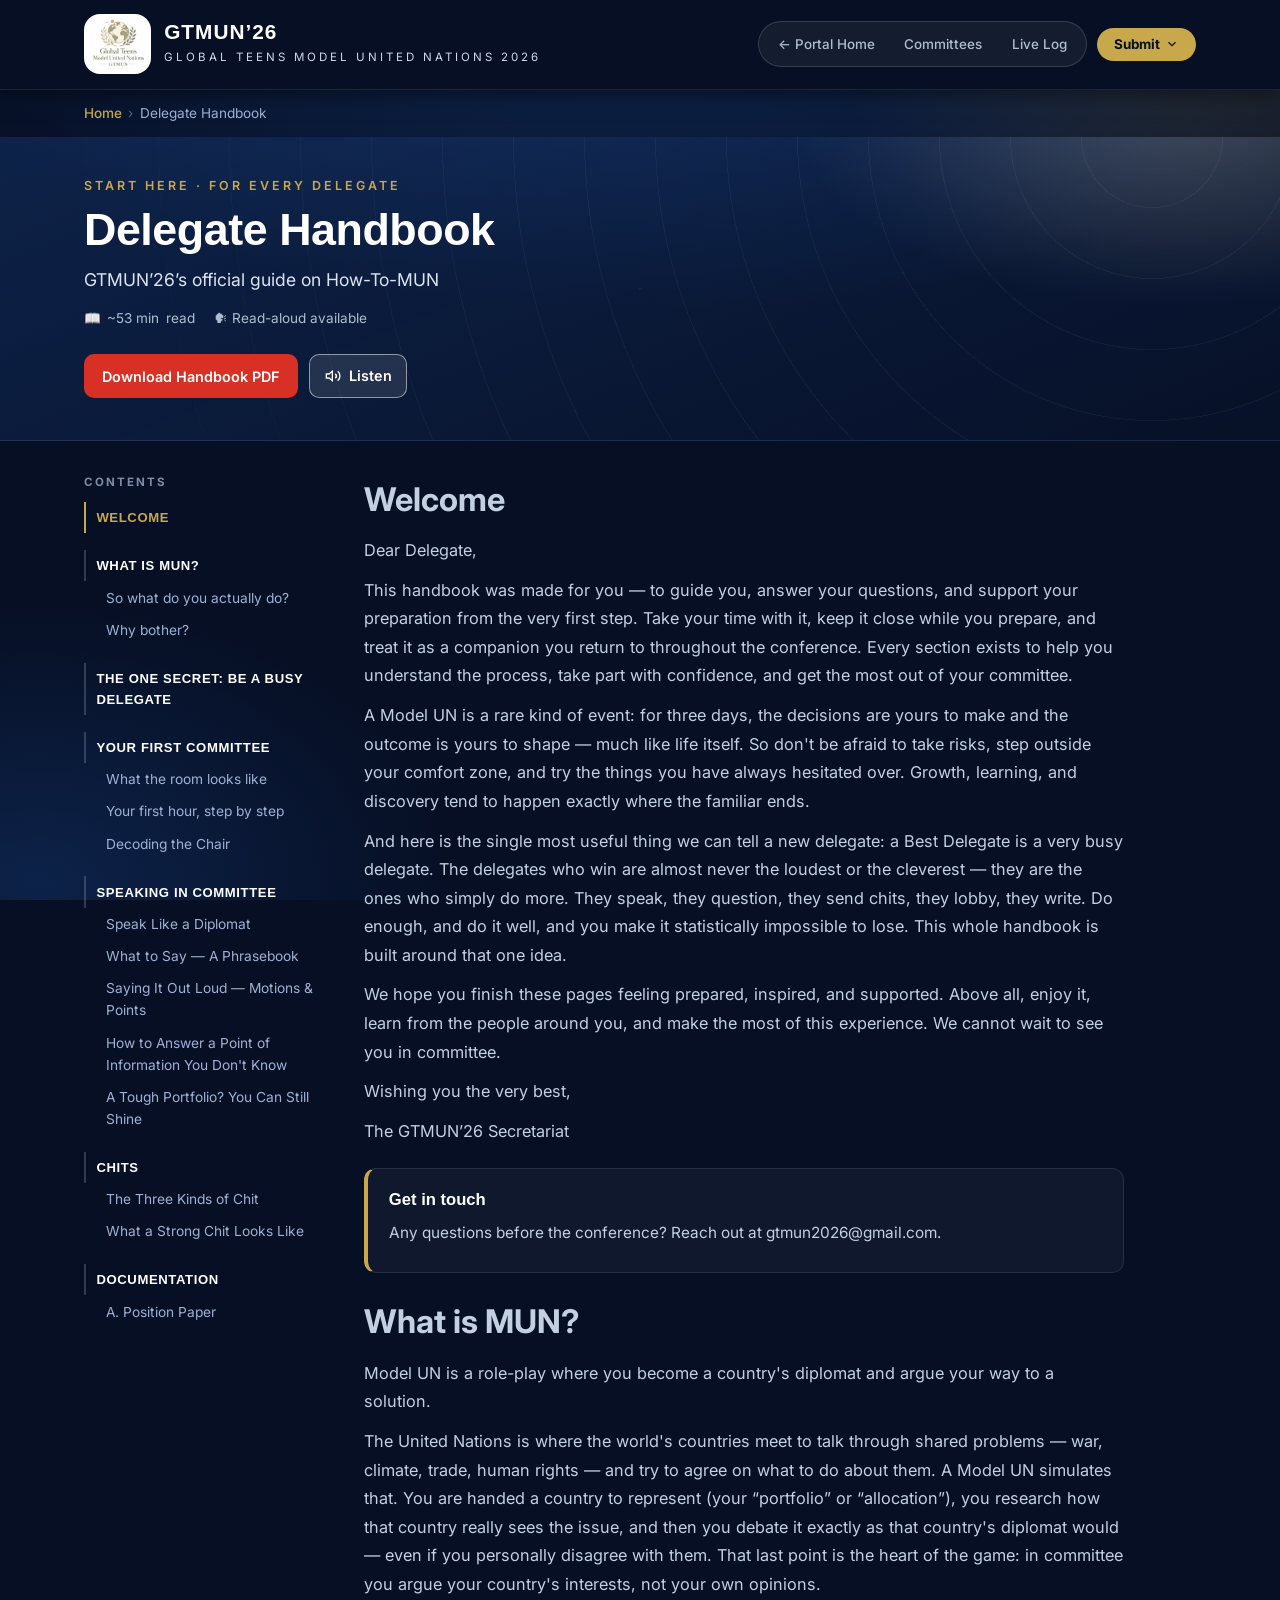
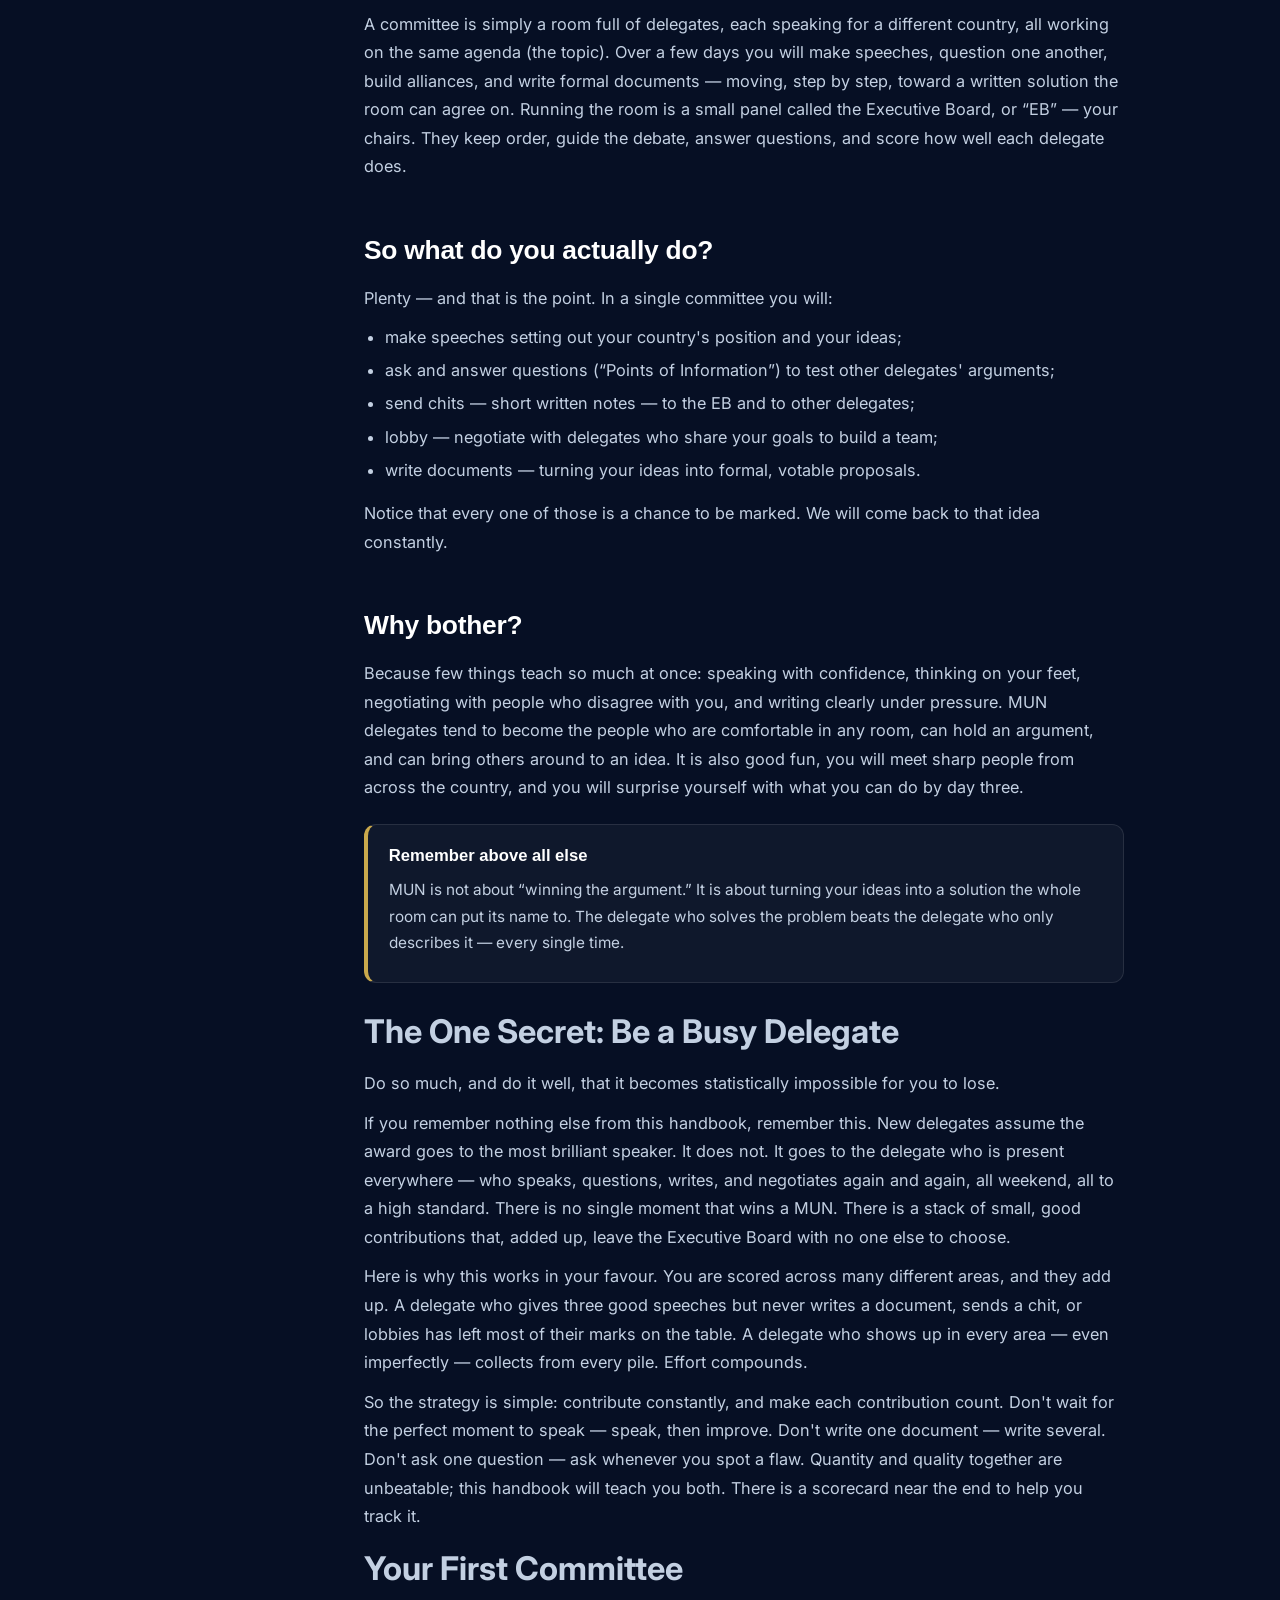
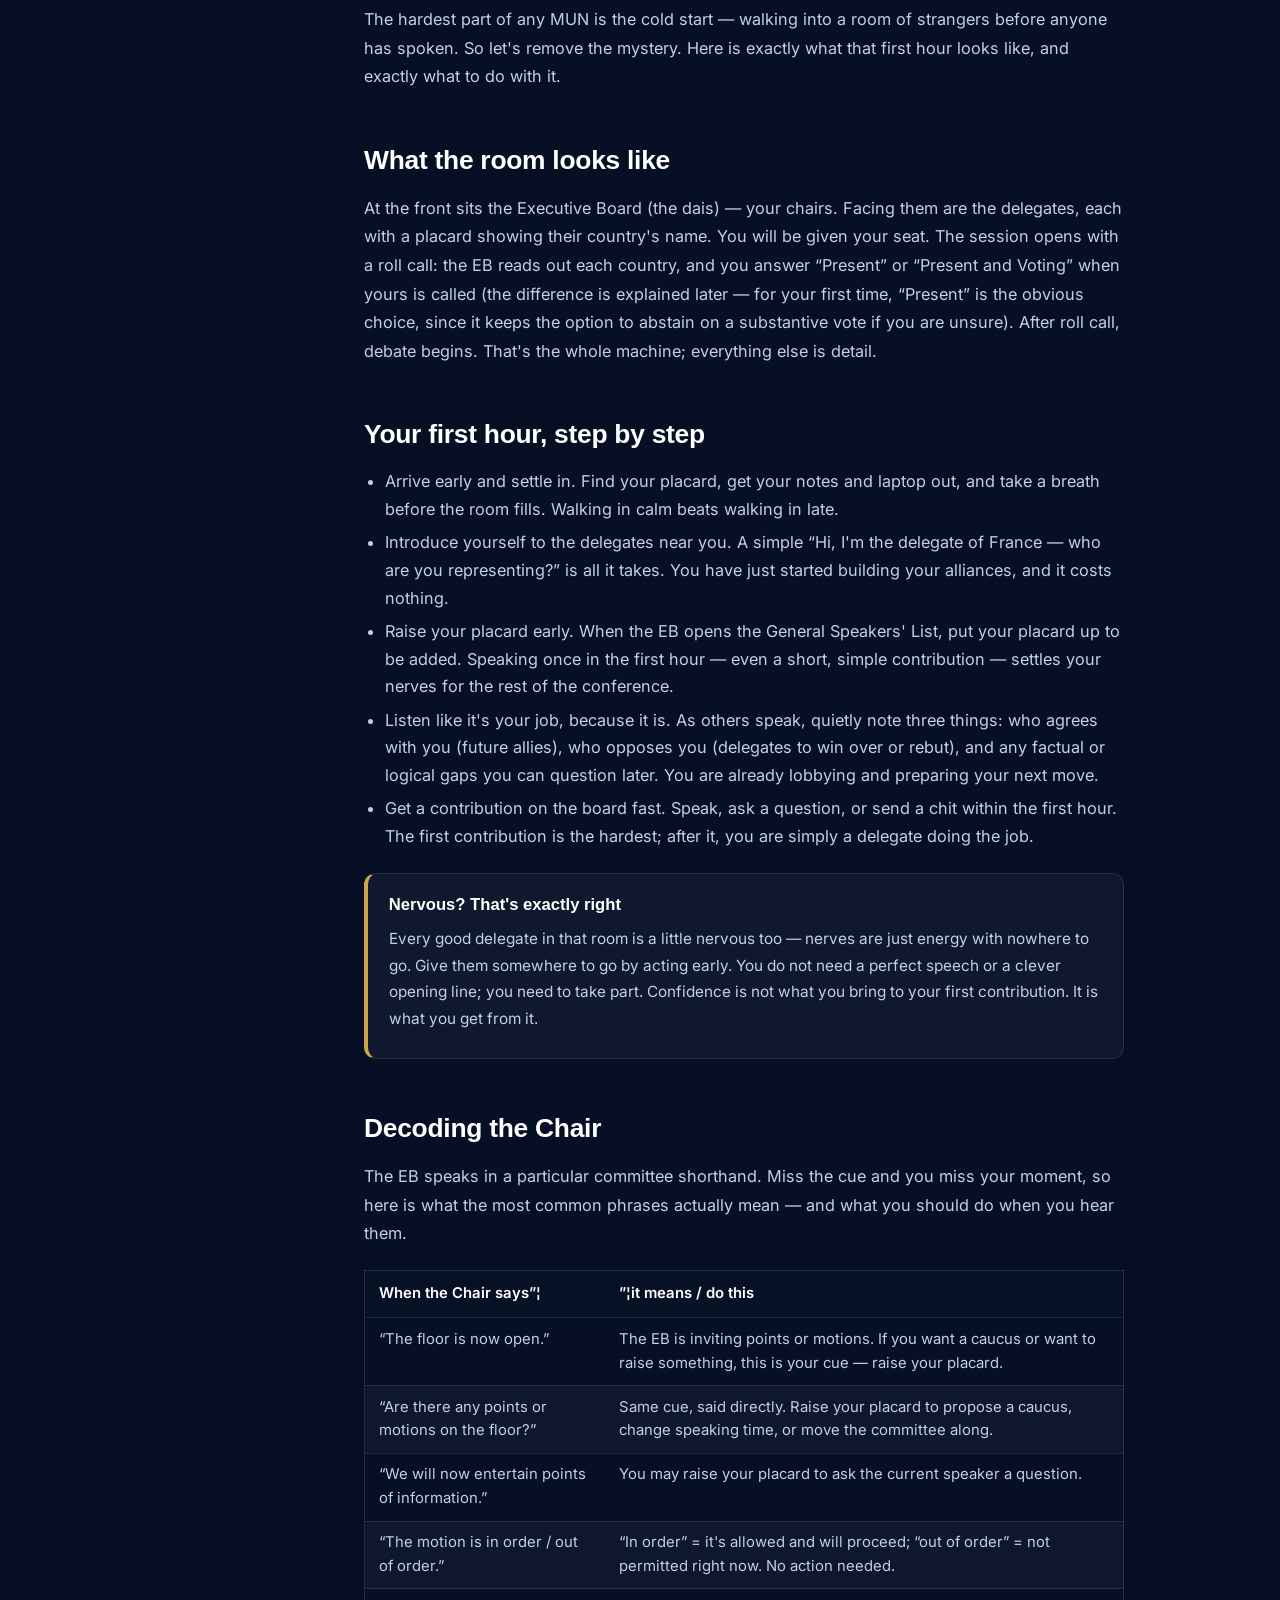
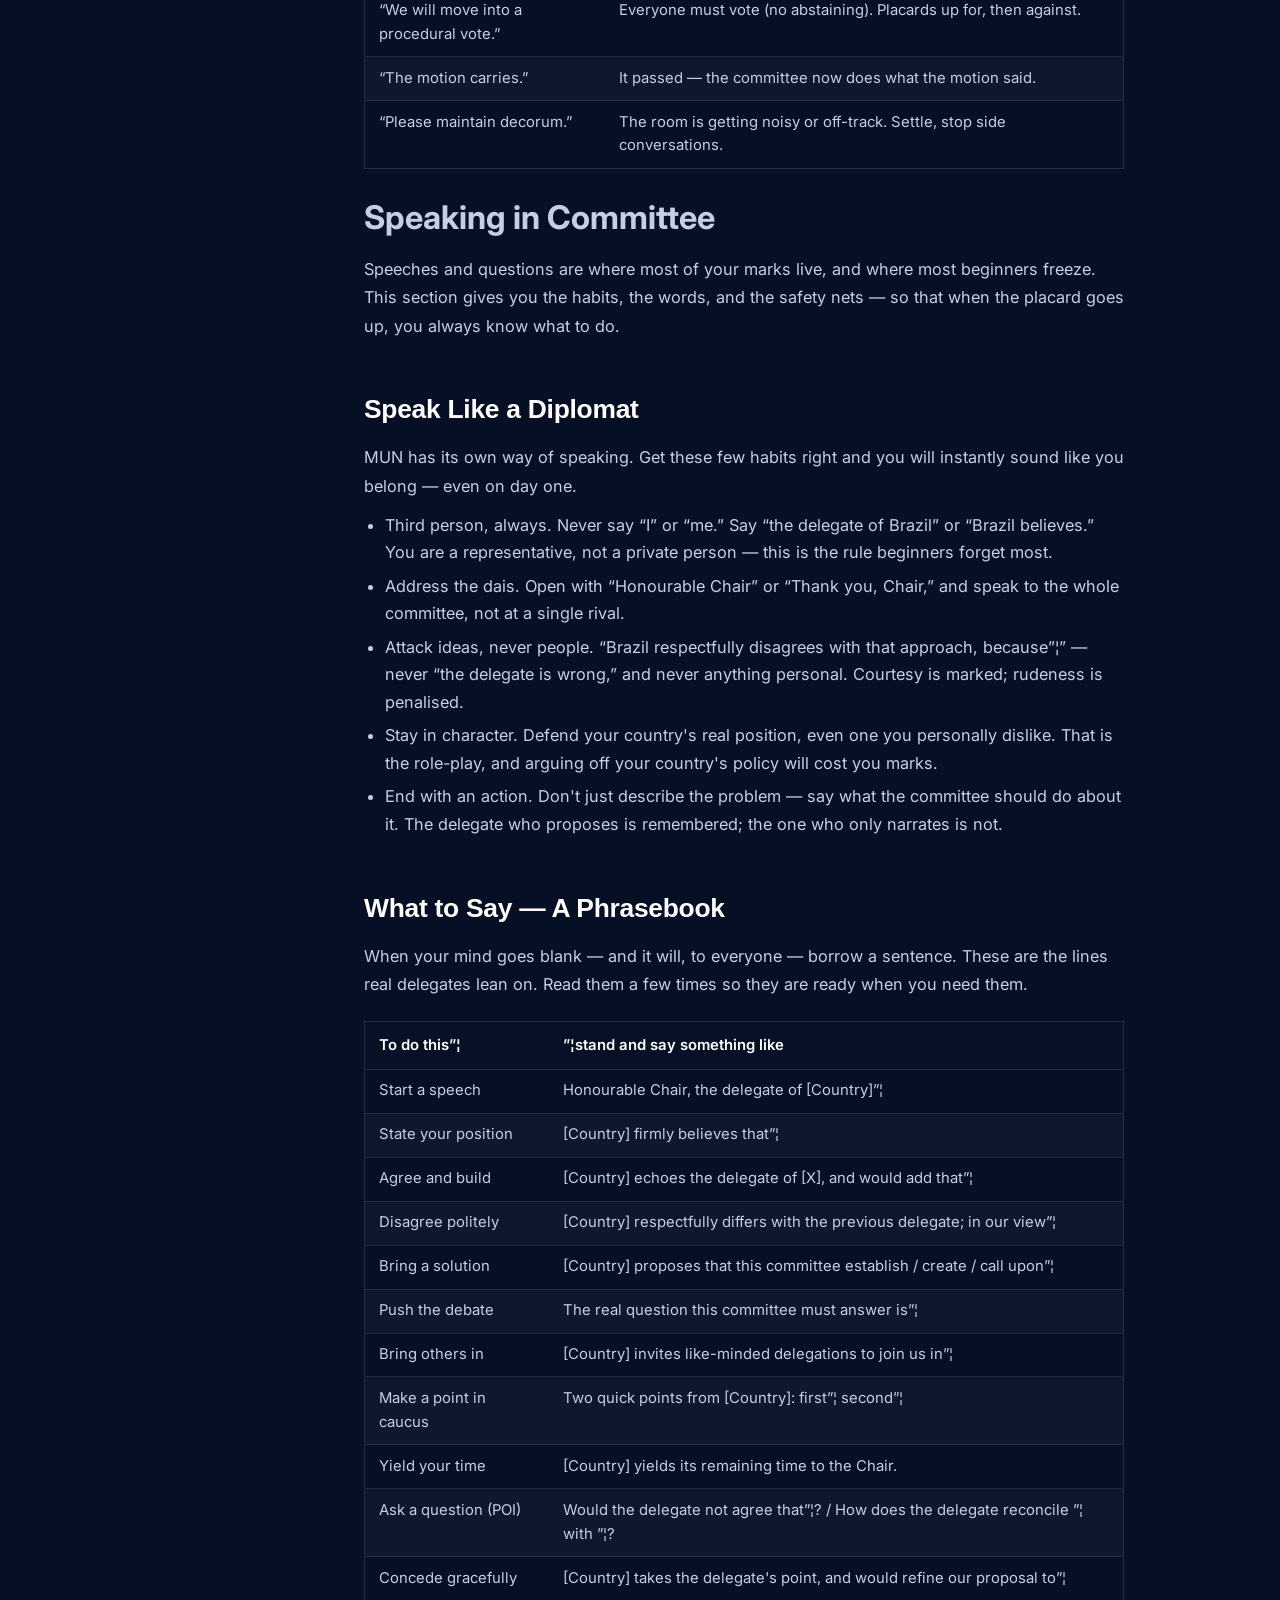
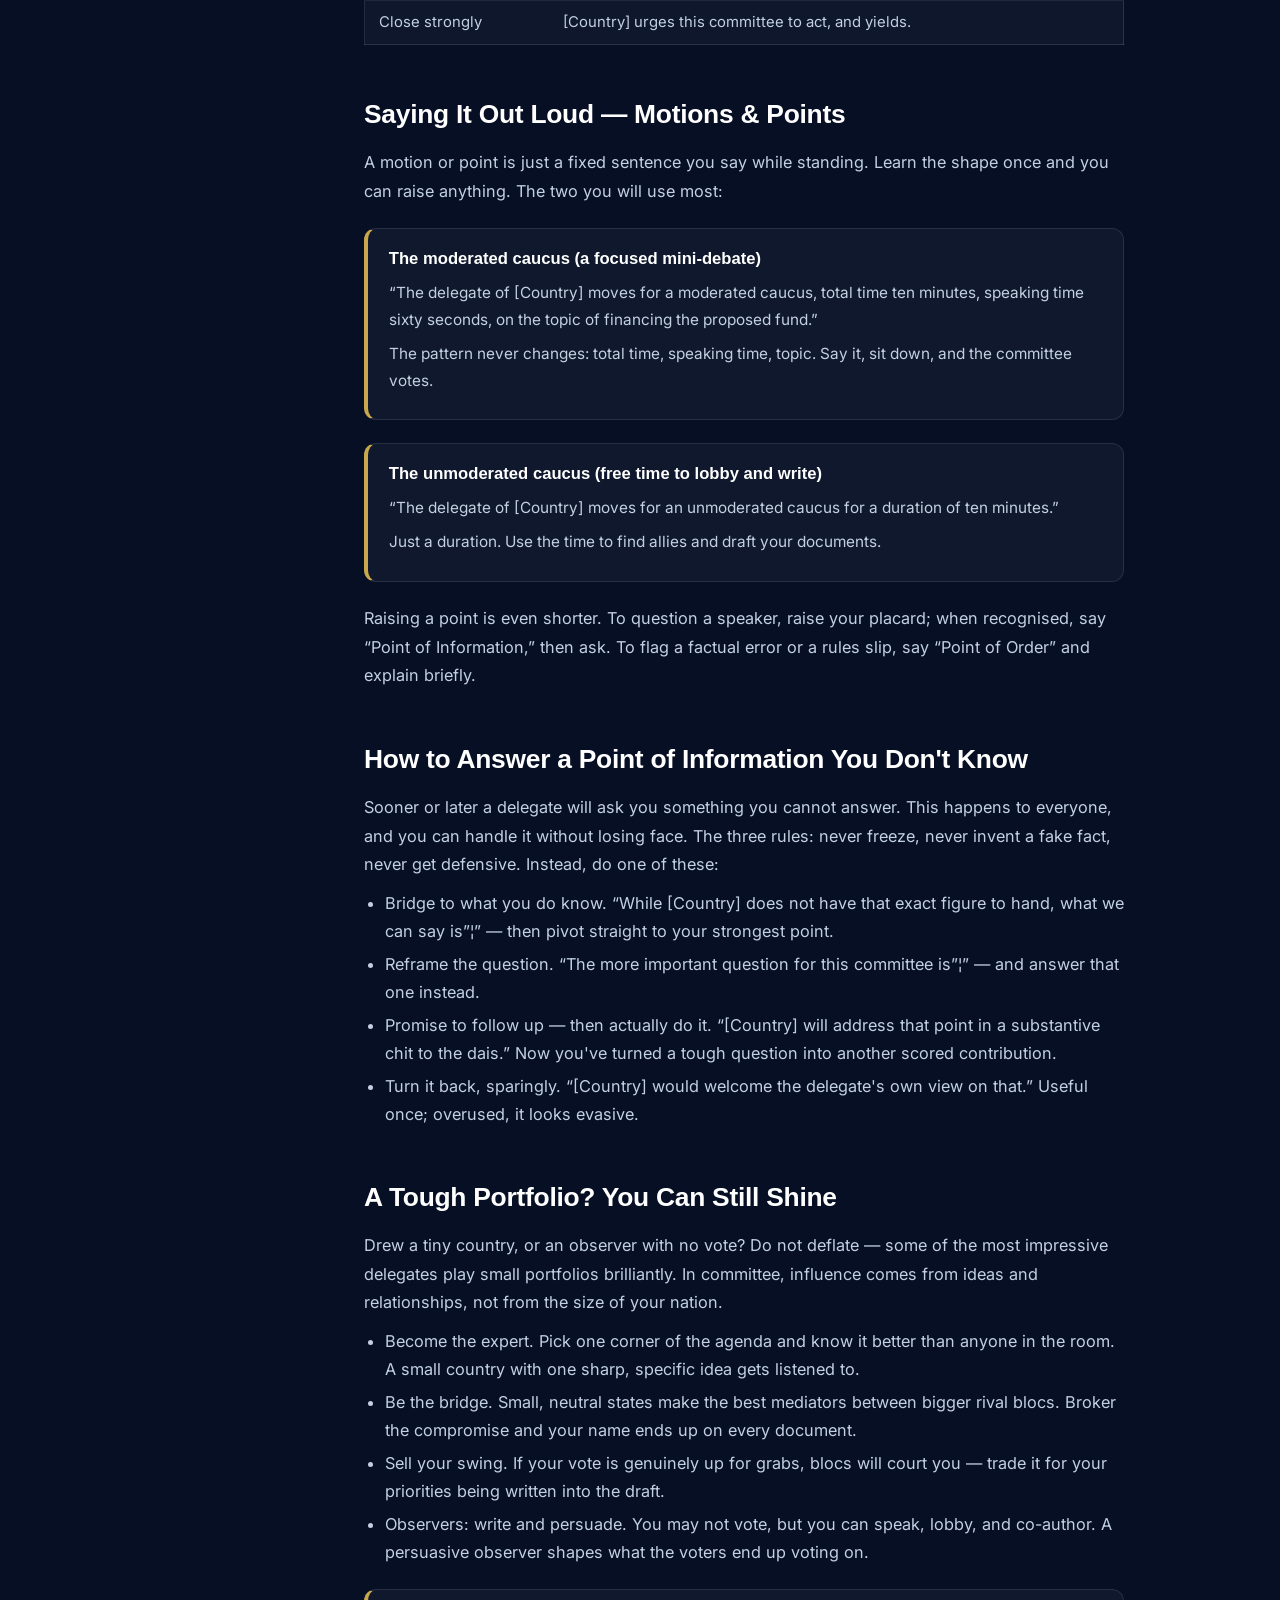
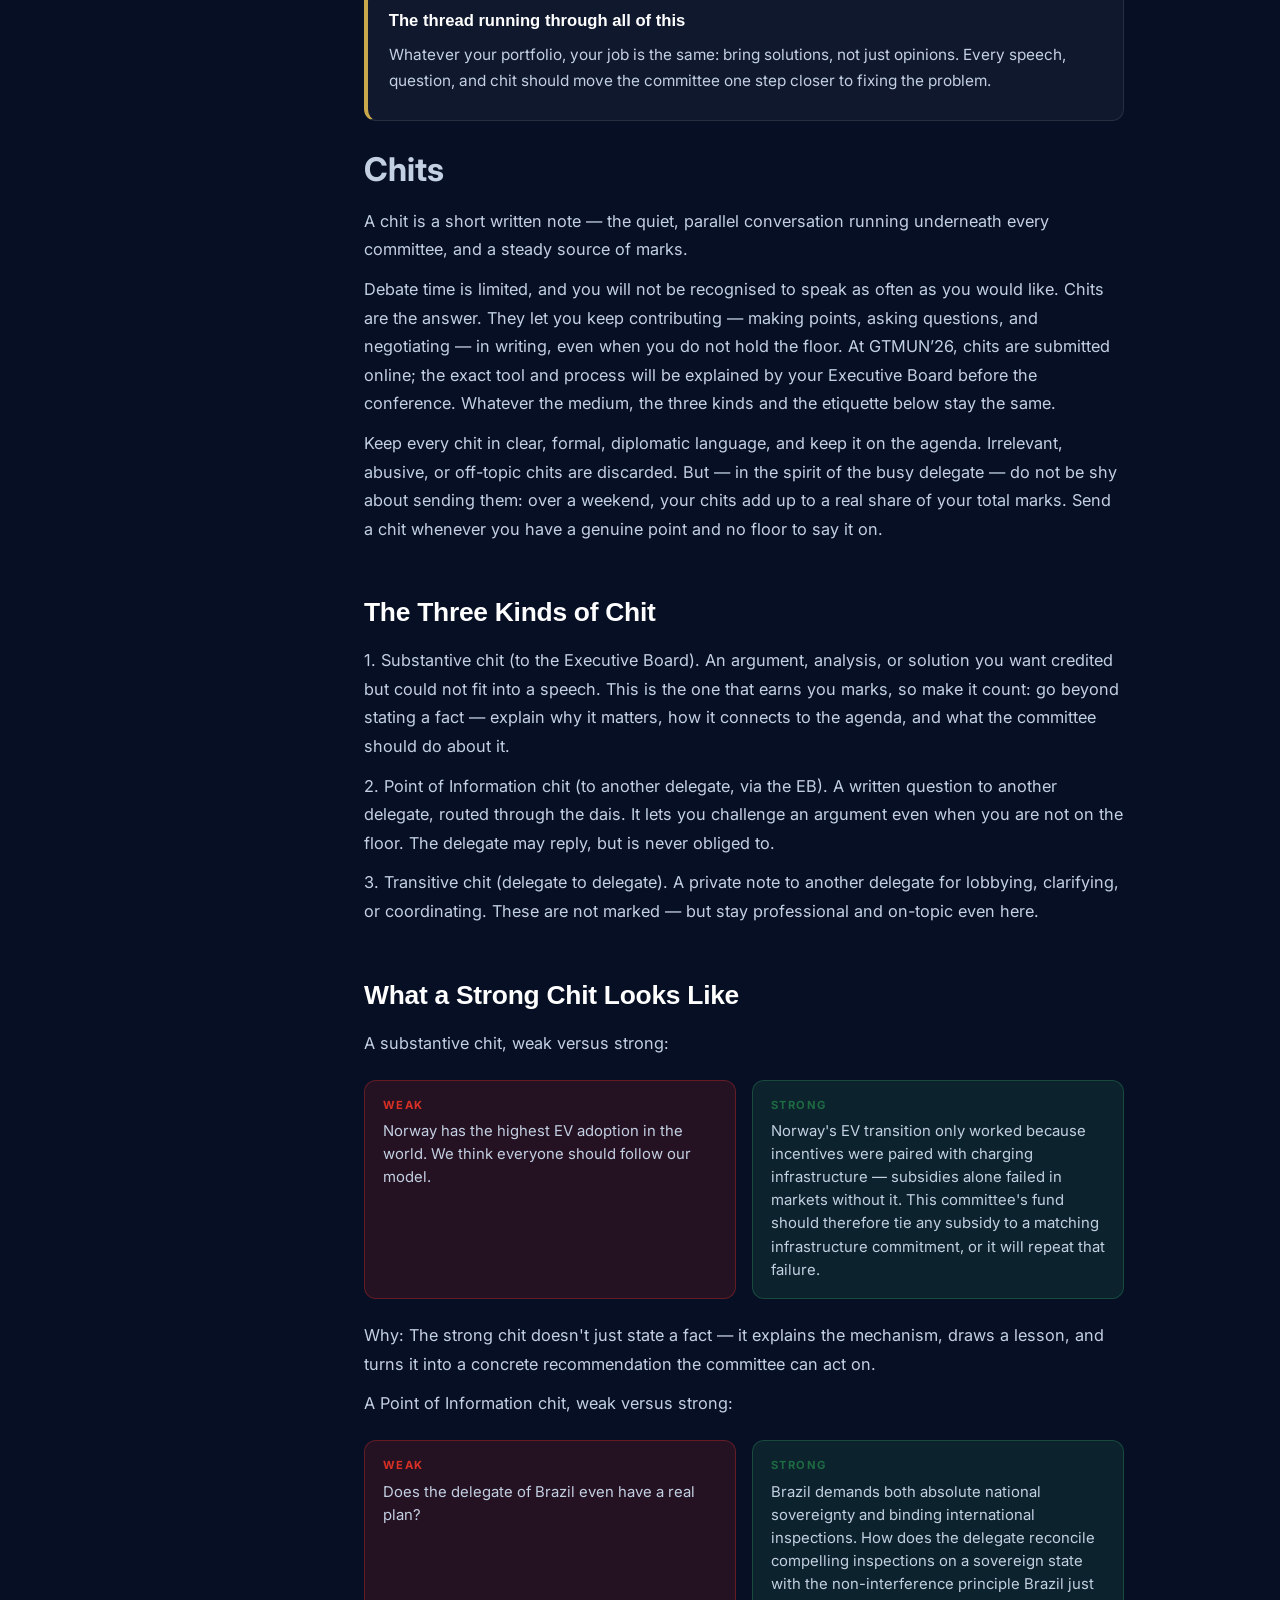
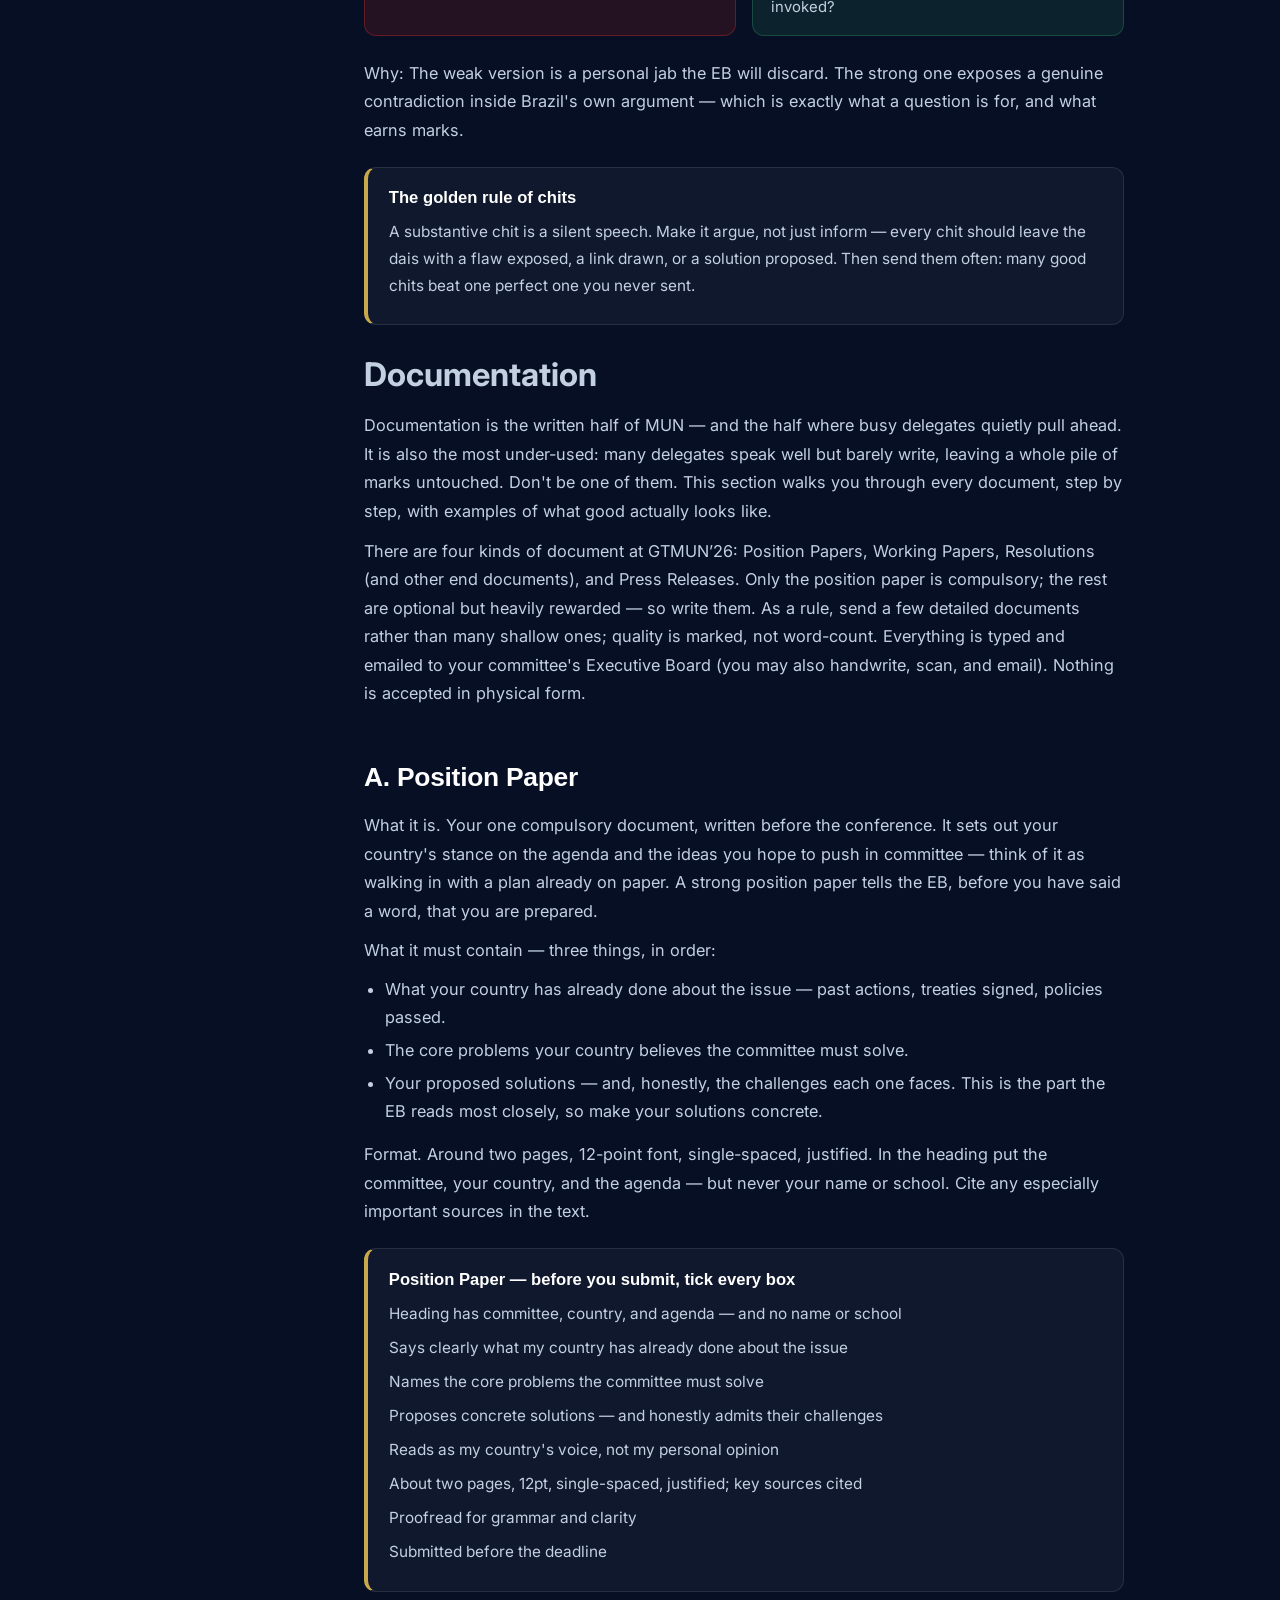
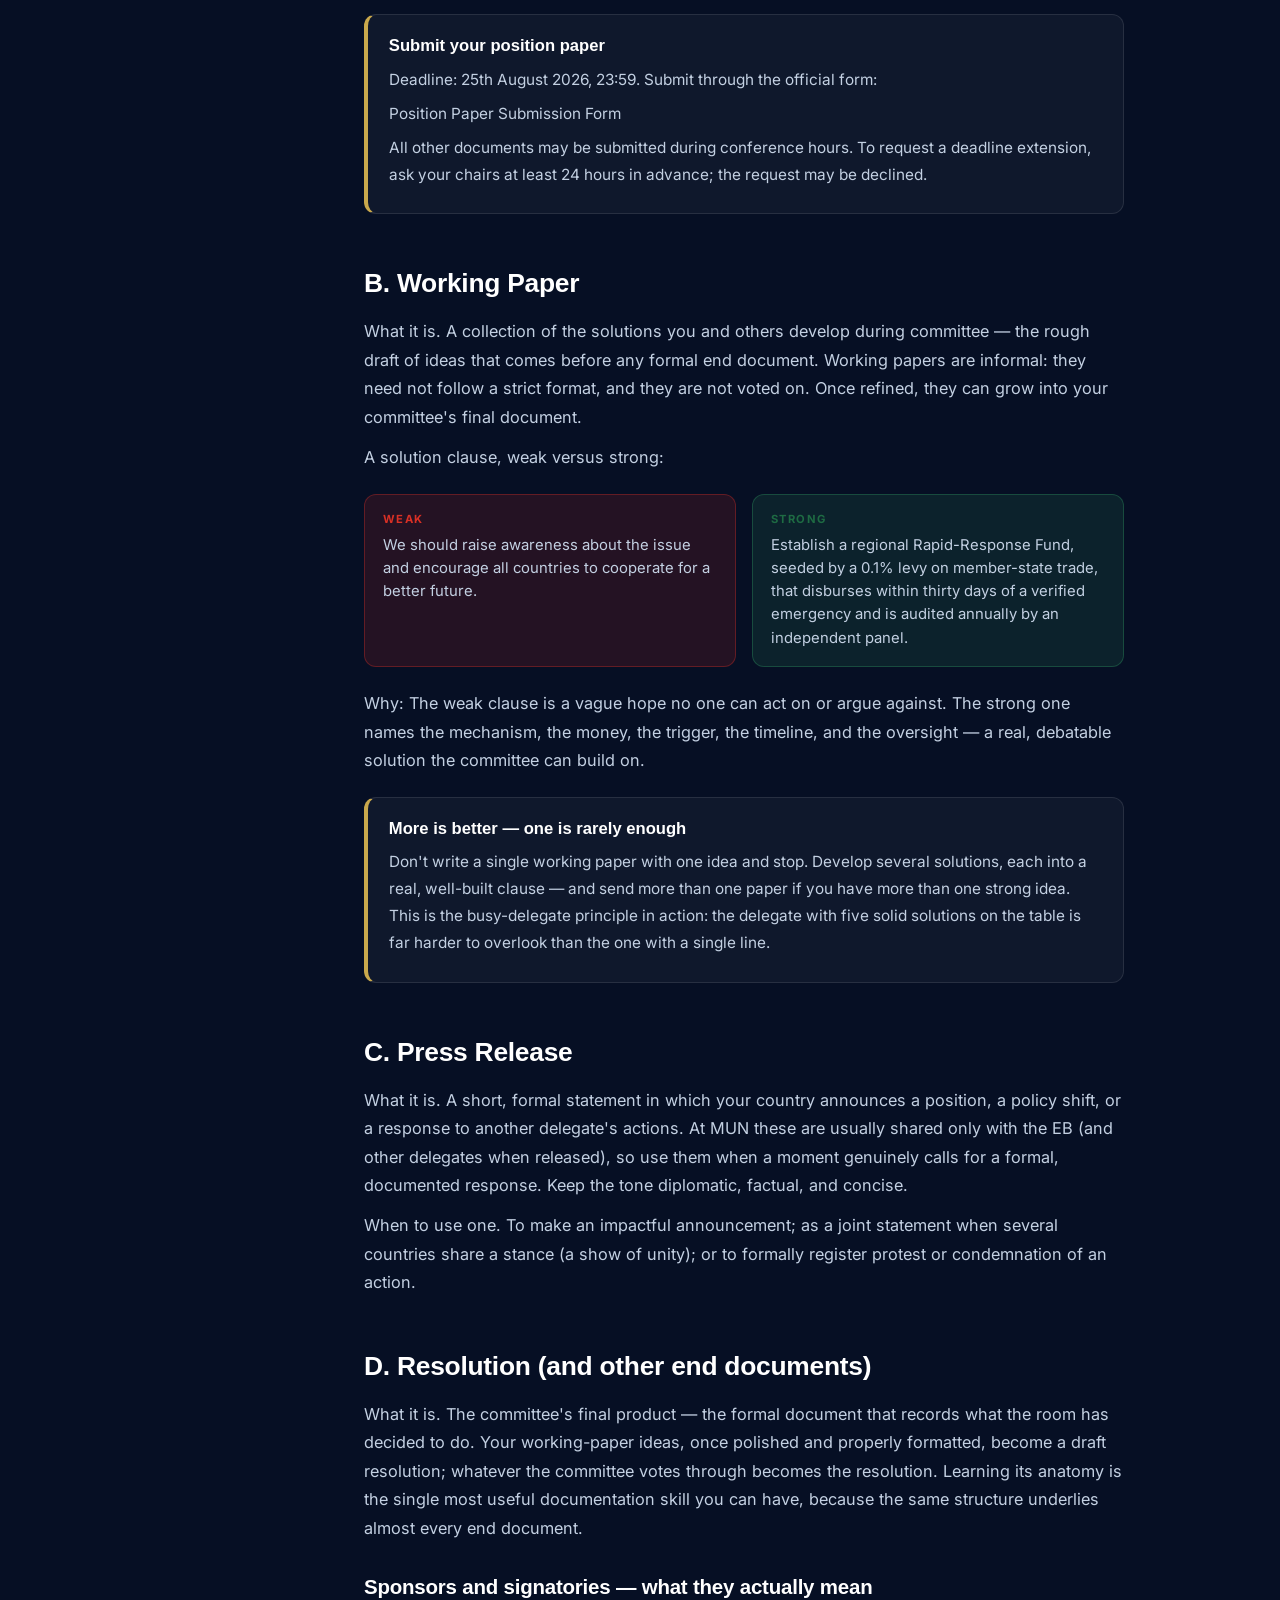
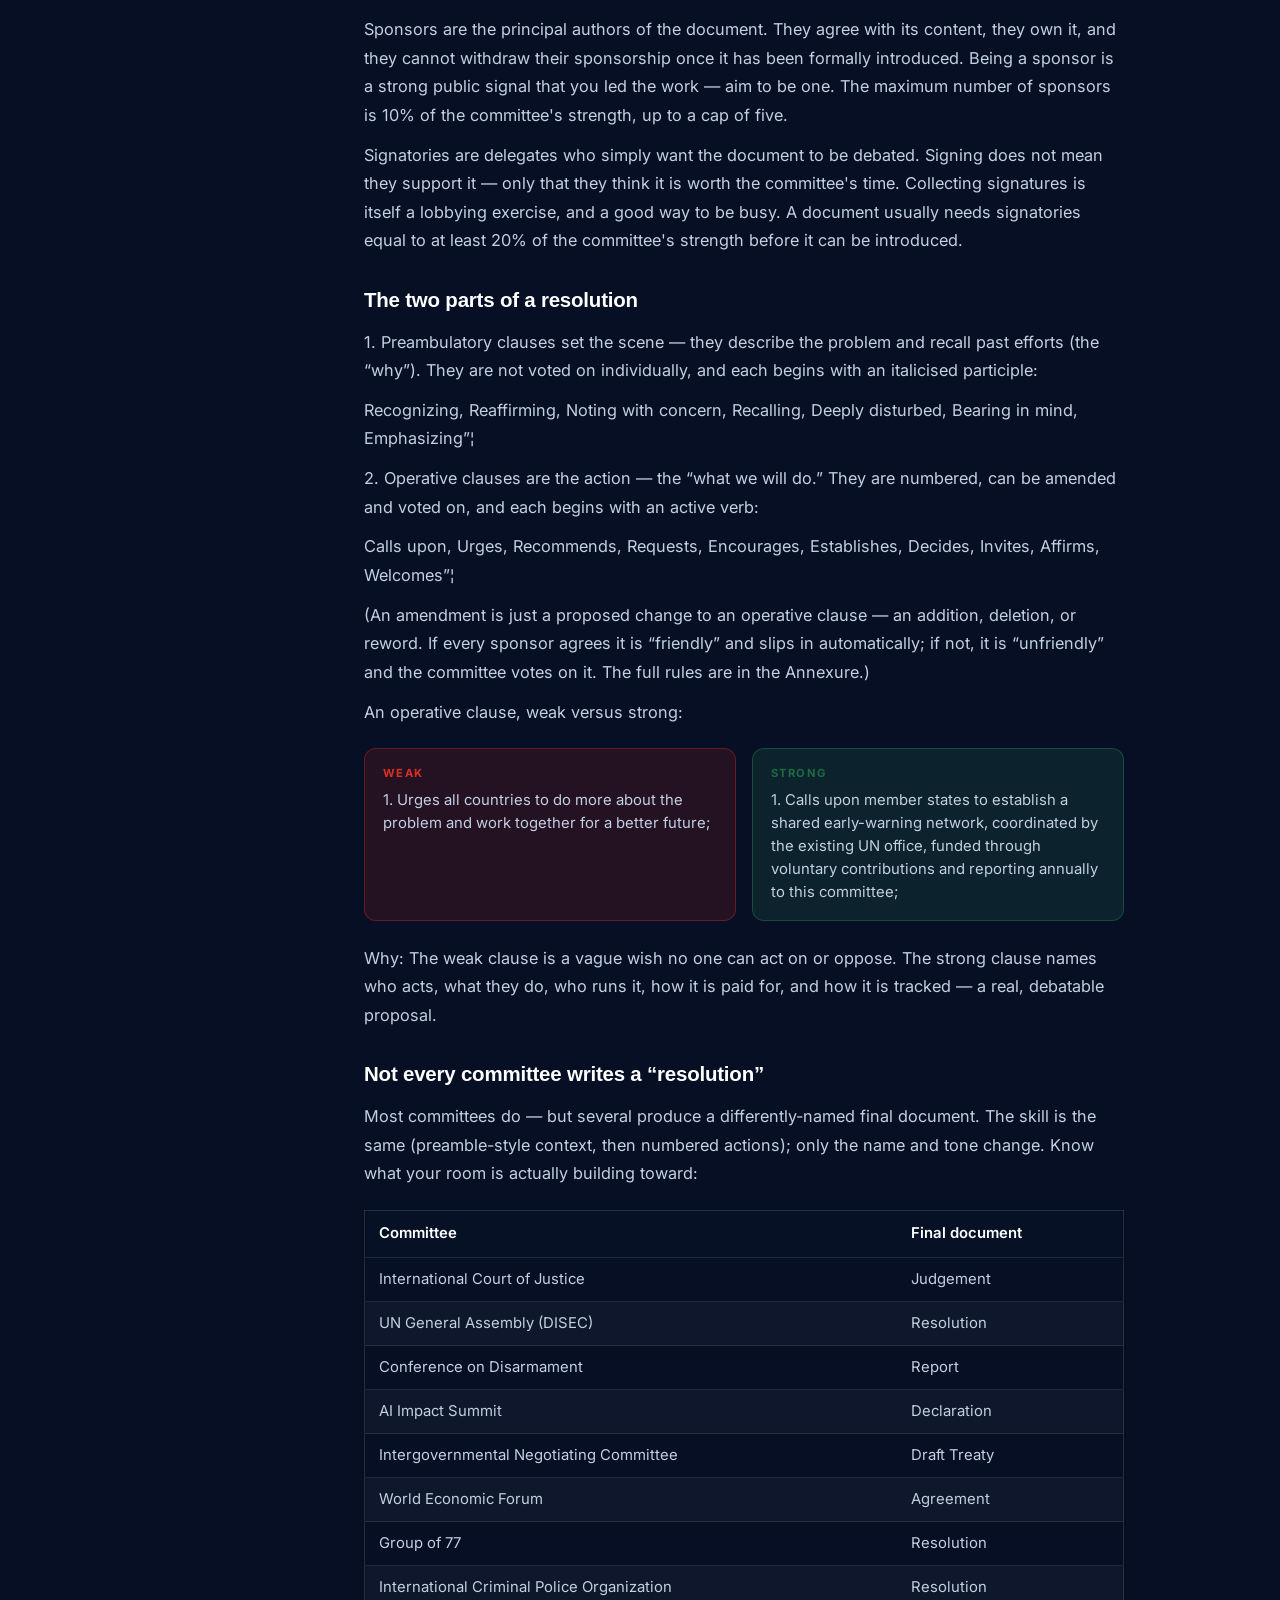
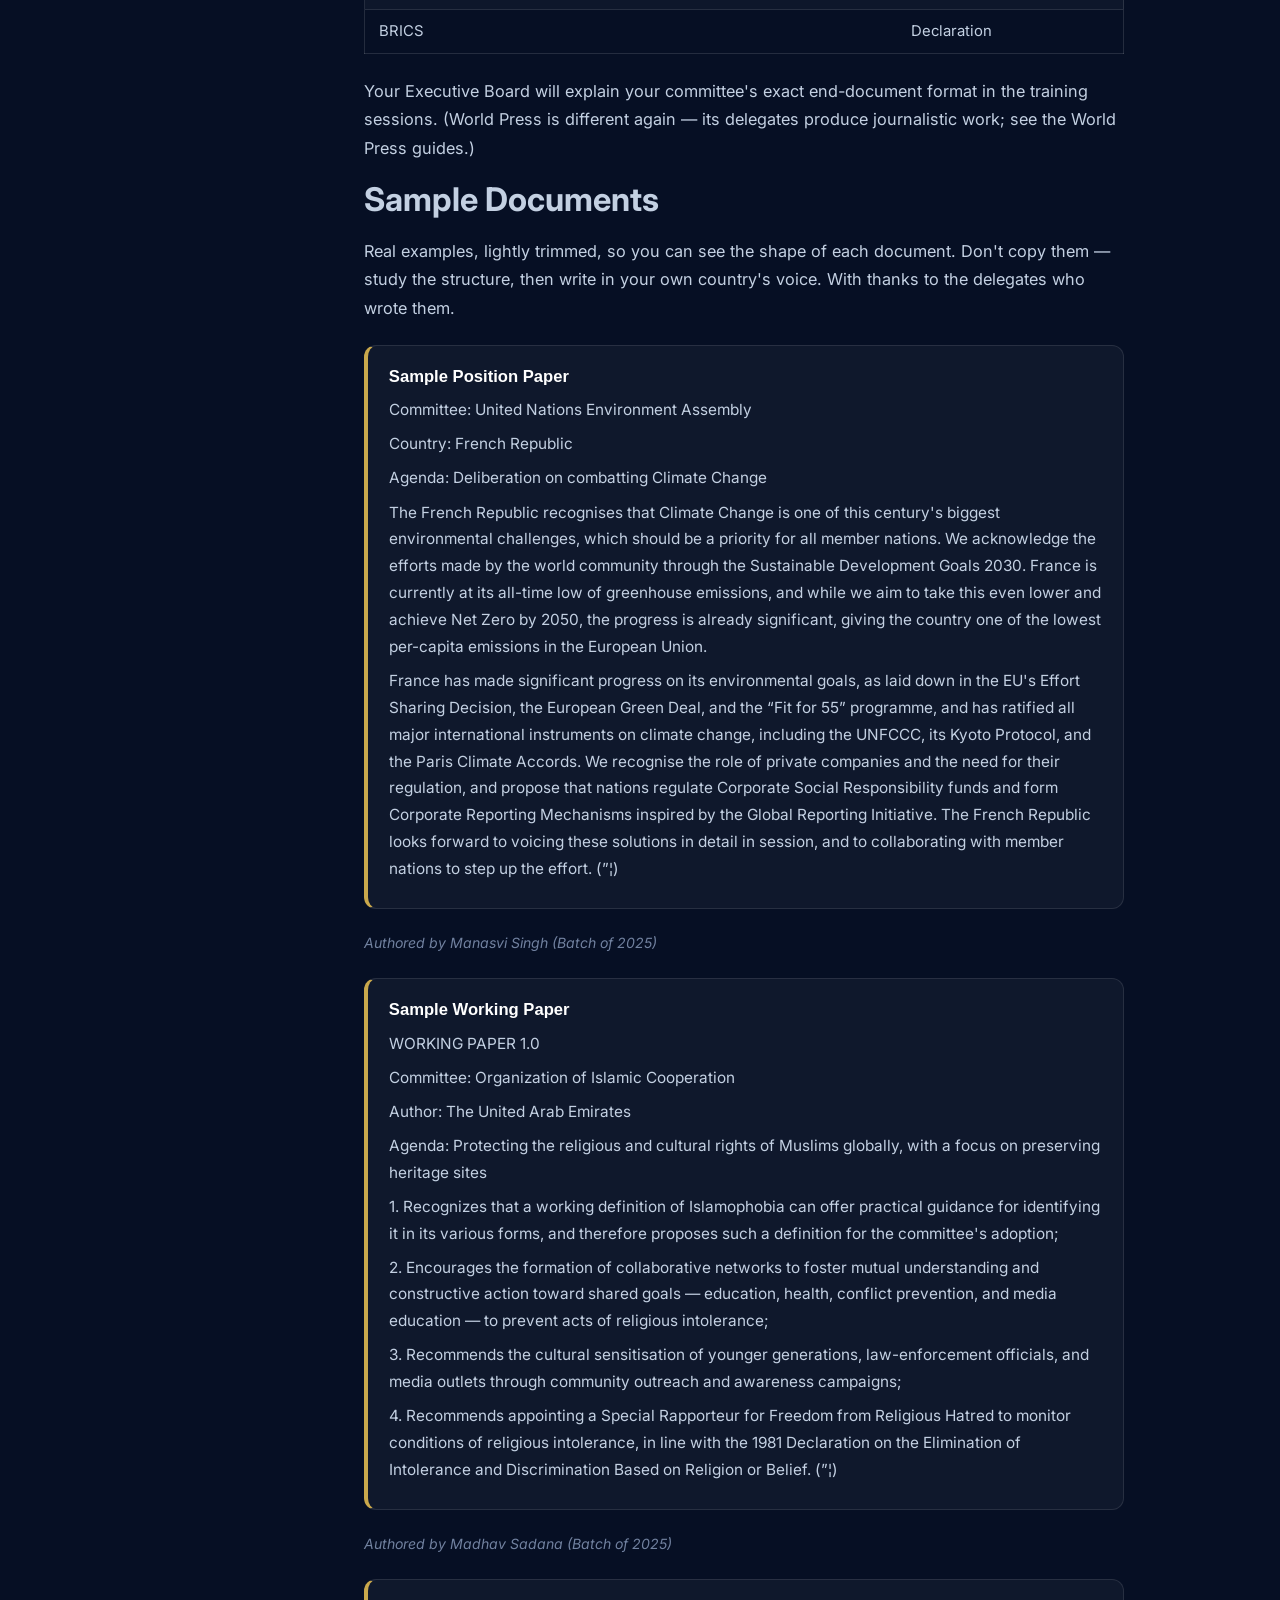
==== handbook.html @ fb71310d "Deploy GTMUN 2026 Delegate Portal and Live Tally Tracker" ====
<!DOCTYPE html><html lang="en"><head><meta charset="UTF-8"><meta name="viewport" content="width=device-width, initial-scale=1.0"><title>Delegate Handbook — GTMUN’26</title><link rel="icon" type="image/png" href="gtmun-logo.png"><link rel="preconnect" href="https://fonts.googleapis.com"><link rel="preconnect" href="https://fonts.gstatic.com" crossorigin><link rel="preconnect" href="https://docs.google.com"><link rel="dns-prefetch" href="https://docs.google.com"><link href="https://fonts.googleapis.com/css2?family=Inter:wght@400;500;600;700&family=Source+Serif+4:opsz,wght@8..60,600;8..60,700;8..60,800&display=swap" rel="stylesheet"><link rel="stylesheet" href="css/styles.css"></head><body class="cine">
<div class="progress" id="progress"></div>
<header class="masthead"><div class="wrap">
  <a class='lockup' href='home.html'><img class="ryan-emblem" src="gtmun-logo.png" alt="GTMUN’26"><span class="txt"><b>GTMUN’26</b><span>Global Teens Model United Nations 2026</span></span></a><input type="checkbox" id="mnav" class="nav-toggle" aria-label="Toggle navigation menu"><label for="mnav" class="nav-burger" aria-label="Open menu"><svg viewBox="0 0 24 24" fill="none" stroke="currentColor" stroke-width="2"><path d="M3 6h18M3 12h18M3 18h18"/></svg></label><nav class="mh-nav">
  <div class="nav-pill">
    <a href="home.html">← Portal Home</a>
    <a href="portal.html?committee=unga">Committees</a>
    <a href="home.html#live-log">Live Log</a>
  </div>
  <div class="nav-submit">
    <button type="button" class="submit-btn" aria-haspopup="true">Submit <svg viewBox="0 0 24 24" fill="none" stroke="currentColor" stroke-width="2"><path d="M6 9l6 6 6-6"/></svg></button>
    <div class="submit-menu">
      <a href="javascript:void(0)" onclick="openGoogleForm('substantiveChit')"><svg viewBox="0 0 24 24" fill="none" stroke="currentColor" stroke-width="2"><path d="M21 15a2 2 0 0 1-2 2H7l-4 4V5a2 2 0 0 1 2-2h14a2 2 0 0 1 2 2z"/></svg> Substantive Chit</a>
      <a href="javascript:void(0)" onclick="openGoogleForm('poiChit', 'unga')"><svg viewBox="0 0 24 24" fill="none" stroke="currentColor" stroke-width="2"><path d="M7 16V4m0 0L3 8m4-4l4 4m6 0v12m0 0l4-4m-4 4l-4-4"/></svg> UNGA POI Chit</a>
      <a href="javascript:void(0)" onclick="openGoogleForm('poiChit', 'uncsw')"><svg viewBox="0 0 24 24" fill="none" stroke="currentColor" stroke-width="2"><path d="M7 16V4m0 0L3 8m4-4l4 4m6 0v12m0 0l4-4m-4 4l-4-4"/></svg> UNCSW POI Chit</a>
      <a href="javascript:void(0)" onclick="openGoogleForm('workingPaper')"><svg viewBox="0 0 24 24" fill="none" stroke="currentColor" stroke-width="2"><path d="M14 2H6a2 2 0 0 0-2 2v16a2 2 0 0 0 2 2h12a2 2 0 0 0 2-2V8z"/><polyline points="14 2 14 8 20 8"/><line x1="16" y1="13" x2="8" y2="13"/><line x1="16" y1="17" x2="8" y2="17"/></svg> Submit Documents</a>
      <a href="https://forms.gle/rKPKg1oxisKdSiSA6" target="_blank" rel="noopener"><svg viewBox="0 0 24 24" fill="none" stroke="currentColor" stroke-width="2"><path d="M12 9v4M12 17h.01"/><path d="M10.29 3.86 1.82 18a2 2 0 0 0 1.71 3h16.94a2 2 0 0 0 1.71-3L13.71 3.86a2 2 0 0 0-3.42 0z"/></svg> Anonymous Complaints</a>
    </div>
  </div>
</nav>
</div></header>
<div class="crumb"><a href='home.html'>Home</a><span>&rsaquo;</span>Delegate Handbook</div>
<section class="chero"><div class="wrap"><div class="kicker">Start here &middot; For every delegate</div><h1>Delegate Handbook</h1><p class="agenda">GTMUN’26&rsquo;s official guide on How-To-MUN</p><div class="meta"><span>&#128214; <span id="readtime">~43 min</span> read</span><span>&#128483; Read-aloud available</span></div>
<div class="actions"><a class="btn btn-red" href="guides-pdf/handbook.pdf">Download Handbook PDF</a><button class="listen" id="listenBtn" type="button" aria-pressed="false"><svg viewBox="0 0 24 24" fill="none" stroke="currentColor" stroke-width="2"><path d="M11 5 6 9H2v6h4l5 4V5z"/><path d="M15.5 8.5a5 5 0 0 1 0 7M19.07 5a9 9 0 0 1 0 14"/></svg> <span id="listenLabel">Listen</span></button></div></div></section>
<div class="layout"><aside class="sidenav"><h4>Contents</h4><a class="lvl1" href="#welcome">Welcome</a><a class="lvl1" href="#what-is-mun">What is MUN?</a><a class="lvl2" href="#so-what-do-you-actually-do">So what do you actually do?</a><a class="lvl2" href="#why-bother">Why bother?</a><a class="lvl1" href="#the-one-secret-be-a-busy-delegate">The One Secret: Be a Busy Delegate</a><a class="lvl1" href="#your-first-committee">Your First Committee</a><a class="lvl2" href="#what-the-room-looks-like">What the room looks like</a><a class="lvl2" href="#your-first-hour-step-by-step">Your first hour, step by step</a><a class="lvl2" href="#decoding-the-chair">Decoding the Chair</a><a class="lvl1" href="#speaking-in-committee">Speaking in Committee</a><a class="lvl2" href="#speak-like-a-diplomat">Speak Like a Diplomat</a><a class="lvl2" href="#what-to-say-a-phrasebook">What to Say — A Phrasebook</a><a class="lvl2" href="#saying-it-out-loud-motions-points">Saying It Out Loud — Motions &amp; Points</a><a class="lvl2" href="#how-to-answer-a-point-of-information-you-don-t-know">How to Answer a Point of Information You Don&#x27;t Know</a><a class="lvl2" href="#a-tough-portfolio-you-can-still-shine">A Tough Portfolio? You Can Still Shine</a><a class="lvl1" href="#chits">Chits</a><a class="lvl2" href="#the-three-kinds-of-chit">The Three Kinds of Chit</a><a class="lvl2" href="#what-a-strong-chit-looks-like">What a Strong Chit Looks Like</a><a class="lvl1" href="#documentation">Documentation</a><a class="lvl2" href="#a-position-paper">A. Position Paper</a><a class="lvl2" href="#b-working-paper">B. Working Paper</a><a class="lvl2" href="#c-press-release">C. Press Release</a><a class="lvl2" href="#d-resolution-and-other-end-documents">D. Resolution (and other end documents)</a><a class="lvl1" href="#sample-documents">Sample Documents</a><a class="lvl1" href="#marksheets-how-you-are-scored">Marksheets — How You Are Scored</a><a class="lvl2" href="#1-speeches">1. Speeches</a><a class="lvl2" href="#2-lobbying">2. Lobbying</a><a class="lvl2" href="#3-diplomatic-courtesy">3. Diplomatic Courtesy</a><a class="lvl2" href="#4-points">4. Points</a><a class="lvl2" href="#5-substantive-chits">5. Substantive Chits</a><a class="lvl2" href="#6-poi-chits">6. POI Chits</a><a class="lvl2" href="#7-documentation">7. Documentation</a><a class="lvl1" href="#how-to-win-muns">How to Win MUNs</a><a class="lvl2" href="#1-prepare">1. Prepare</a><a class="lvl2" href="#2-inspire">2. Inspire</a><a class="lvl2" href="#3-connect">3. Connect</a><a class="lvl2" href="#4-negotiate">4. Negotiate</a><a class="lvl2" href="#5-brand">5. Brand</a><a class="lvl1" href="#the-busy-delegate-scorecard">The Busy Delegate Scorecard</a><a class="lvl1" href="#researching-your-country">Researching Your Country</a><a class="lvl2" href="#where-to-go">Where to go</a><a class="lvl2" href="#what-to-find-four-questions">What to find — four questions</a><a class="lvl2" href="#how-to-read-a-background-guide-fast">How to read a background guide — fast</a><a class="lvl1" href="#glossary">Glossary</a><a class="lvl1" href="#see-you-at-GTMUN’26">See you at GTMUN’26</a><a class="lvl1" href="#annexure-ryan-mun-procedure">Annexure — GTMUN Rules of Procedure</a><a class="lvl2" href="#section-1-general-rules">Section 1: General Rules</a><a class="lvl2" href="#section-2-agenda-debate-structure">Section 2: Agenda &amp; Debate Structure</a><a class="lvl2" href="#section-3-points-motions">Section 3: Points &amp; Motions</a><a class="lvl2" href="#section-4-end-documentation">Section 4: End Documentation</a><a class="lvl2" href="#section-5-miscellaneous-rules">Section 5: Miscellaneous Rules</a></aside><main class="guide">
<h1 id="welcome">Welcome</h1>
<p>Dear Delegate,</p>
<p>This handbook was made for you — to guide you, answer your questions, and support your preparation from the very first step. Take your time with it, keep it close while you prepare, and treat it as a companion you return to throughout the conference. Every section exists to help you understand the process, take part with confidence, and get the most out of your committee.</p>
<p>A Model UN is a rare kind of event: for three days, the decisions are yours to make and the outcome is yours to shape — much like life itself. So don&#x27;t be afraid to take risks, step outside your comfort zone, and try the things you have always hesitated over. Growth, learning, and discovery tend to happen exactly where the familiar ends.</p>
<p>And here is the single most useful thing we can tell a new delegate: a Best Delegate is a very busy delegate. The delegates who win are almost never the loudest or the cleverest — they are the ones who simply do more. They speak, they question, they send chits, they lobby, they write. Do enough, and do it well, and you make it statistically impossible to lose. This whole handbook is built around that one idea.</p>
<p>We hope you finish these pages feeling prepared, inspired, and supported. Above all, enjoy it, learn from the people around you, and make the most of this experience. We cannot wait to see you in committee.</p>
<p>Wishing you the very best,</p>
<p>The GTMUN’26 Secretariat</p><div class="hb-box"><div class="hb-box-t">Get in touch</div><p>Any questions before the conference? Reach out at gtmun2026@gmail.com.</p></div>
<h1 id="what-is-mun">What is MUN?</h1>
<p>Model UN is a role-play where you become a country&#x27;s diplomat and argue your way to a solution.</p>
<p>The United Nations is where the world&#x27;s countries meet to talk through shared problems — war, climate, trade, human rights — and try to agree on what to do about them. A Model UN simulates that. You are handed a country to represent (your “portfolio” or “allocation”), you research how that country really sees the issue, and then you debate it exactly as that country&#x27;s diplomat would — even if you personally disagree with them. That last point is the heart of the game: in committee you argue your country&#x27;s interests, not your own opinions.</p>
<p>A committee is simply a room full of delegates, each speaking for a different country, all working on the same agenda (the topic). Over a few days you will make speeches, question one another, build alliances, and write formal documents — moving, step by step, toward a written solution the room can agree on. Running the room is a small panel called the Executive Board, or “EB” — your chairs. They keep order, guide the debate, answer questions, and score how well each delegate does.</p>
<h2 id="so-what-do-you-actually-do">So what do you actually do?</h2>
<p>Plenty — and that is the point. In a single committee you will:</p>
<ul><li>make speeches setting out your country&#x27;s position and your ideas;</li><li>ask and answer questions (“Points of Information”) to test other delegates&#x27; arguments;</li><li>send chits — short written notes — to the EB and to other delegates;</li><li>lobby — negotiate with delegates who share your goals to build a team;</li><li>write documents — turning your ideas into formal, votable proposals.</li></ul>
<p>Notice that every one of those is a chance to be marked. We will come back to that idea constantly.</p>
<h2 id="why-bother">Why bother?</h2>
<p>Because few things teach so much at once: speaking with confidence, thinking on your feet, negotiating with people who disagree with you, and writing clearly under pressure. MUN delegates tend to become the people who are comfortable in any room, can hold an argument, and can bring others around to an idea. It is also good fun, you will meet sharp people from across the country, and you will surprise yourself with what you can do by day three.</p><div class="hb-box"><div class="hb-box-t">Remember above all else</div><p>MUN is not about “winning the argument.” It is about turning your ideas into a solution the whole room can put its name to. The delegate who solves the problem beats the delegate who only describes it — every single time.</p></div>
<h1 id="the-one-secret-be-a-busy-delegate">The One Secret: Be a Busy Delegate</h1>
<p>Do so much, and do it well, that it becomes statistically impossible for you to lose.</p>
<p>If you remember nothing else from this handbook, remember this. New delegates assume the award goes to the most brilliant speaker. It does not. It goes to the delegate who is present everywhere — who speaks, questions, writes, and negotiates again and again, all weekend, all to a high standard. There is no single moment that wins a MUN. There is a stack of small, good contributions that, added up, leave the Executive Board with no one else to choose.</p>
<p>Here is why this works in your favour. You are scored across many different areas, and they add up. A delegate who gives three good speeches but never writes a document, sends a chit, or lobbies has left most of their marks on the table. A delegate who shows up in every area — even imperfectly — collects from every pile. Effort compounds.</p>
<p>So the strategy is simple: contribute constantly, and make each contribution count. Don&#x27;t wait for the perfect moment to speak — speak, then improve. Don&#x27;t write one document — write several. Don&#x27;t ask one question — ask whenever you spot a flaw. Quantity and quality together are unbeatable; this handbook will teach you both. There is a scorecard near the end to help you track it.</p>
<h1 id="your-first-committee">Your First Committee</h1>
<p>The hardest part of any MUN is the cold start — walking into a room of strangers before anyone has spoken. So let&#x27;s remove the mystery. Here is exactly what that first hour looks like, and exactly what to do with it.</p>
<h2 id="what-the-room-looks-like">What the room looks like</h2>
<p>At the front sits the Executive Board (the dais) — your chairs. Facing them are the delegates, each with a placard showing their country&#x27;s name. You will be given your seat. The session opens with a roll call: the EB reads out each country, and you answer “Present” or “Present and Voting” when yours is called (the difference is explained later — for your first time, “Present” is the obvious choice, since it keeps the option to abstain on a substantive vote if you are unsure). After roll call, debate begins. That&#x27;s the whole machine; everything else is detail.</p>
<h2 id="your-first-hour-step-by-step">Your first hour, step by step</h2>
<ul><li>Arrive early and settle in. Find your placard, get your notes and laptop out, and take a breath before the room fills. Walking in calm beats walking in late.</li><li>Introduce yourself to the delegates near you. A simple “Hi, I&#x27;m the delegate of France — who are you representing?” is all it takes. You have just started building your alliances, and it costs nothing.</li><li>Raise your placard early. When the EB opens the General Speakers&#x27; List, put your placard up to be added. Speaking once in the first hour — even a short, simple contribution — settles your nerves for the rest of the conference.</li><li>Listen like it&#x27;s your job, because it is. As others speak, quietly note three things: who agrees with you (future allies), who opposes you (delegates to win over or rebut), and any factual or logical gaps you can question later. You are already lobbying and preparing your next move.</li><li>Get a contribution on the board fast. Speak, ask a question, or send a chit within the first hour. The first contribution is the hardest; after it, you are simply a delegate doing the job.</li></ul><div class="hb-box"><div class="hb-box-t">Nervous? That&#x27;s exactly right</div><p>Every good delegate in that room is a little nervous too — nerves are just energy with nowhere to go. Give them somewhere to go by acting early. You do not need a perfect speech or a clever opening line; you need to take part. Confidence is not what you bring to your first contribution. It is what you get from it.</p></div>
<h2 id="decoding-the-chair">Decoding the Chair</h2>
<p>The EB speaks in a particular committee shorthand. Miss the cue and you miss your moment, so here is what the most common phrases actually mean — and what you should do when you hear them.</p><div class="hb-tablewrap"><table class="hb-table"><thead><tr><th>When the Chair says”¦</th><th>”¦it means / do this</th></tr></thead><tbody><tr><td>“The floor is now open.”</td><td>The EB is inviting points or motions. If you want a caucus or want to raise something, this is your cue — raise your placard.</td></tr><tr><td>“Are there any points or motions on the floor?”</td><td>Same cue, said directly. Raise your placard to propose a caucus, change speaking time, or move the committee along.</td></tr><tr><td>“We will now entertain points of information.”</td><td>You may raise your placard to ask the current speaker a question.</td></tr><tr><td>“The motion is in order / out of order.”</td><td>“In order” = it&#x27;s allowed and will proceed; “out of order” = not permitted right now. No action needed.</td></tr><tr><td>“We will move into a procedural vote.”</td><td>Everyone must vote (no abstaining). Placards up for, then against.</td></tr><tr><td>“The motion carries.”</td><td>It passed — the committee now does what the motion said.</td></tr><tr><td>“Please maintain decorum.”</td><td>The room is getting noisy or off-track. Settle, stop side conversations.</td></tr></tbody></table></div>
<h1 id="speaking-in-committee">Speaking in Committee</h1>
<p>Speeches and questions are where most of your marks live, and where most beginners freeze. This section gives you the habits, the words, and the safety nets — so that when the placard goes up, you always know what to do.</p>
<h2 id="speak-like-a-diplomat">Speak Like a Diplomat</h2>
<p>MUN has its own way of speaking. Get these few habits right and you will instantly sound like you belong — even on day one.</p>
<ul><li>Third person, always. Never say “I” or “me.” Say “the delegate of Brazil” or “Brazil believes.” You are a representative, not a private person — this is the rule beginners forget most.</li><li>Address the dais. Open with “Honourable Chair” or “Thank you, Chair,” and speak to the whole committee, not at a single rival.</li><li>Attack ideas, never people. “Brazil respectfully disagrees with that approach, because”¦” — never “the delegate is wrong,” and never anything personal. Courtesy is marked; rudeness is penalised.</li><li>Stay in character. Defend your country&#x27;s real position, even one you personally dislike. That is the role-play, and arguing off your country&#x27;s policy will cost you marks.</li><li>End with an action. Don&#x27;t just describe the problem — say what the committee should do about it. The delegate who proposes is remembered; the one who only narrates is not.</li></ul>
<h2 id="what-to-say-a-phrasebook">What to Say — A Phrasebook</h2>
<p>When your mind goes blank — and it will, to everyone — borrow a sentence. These are the lines real delegates lean on. Read them a few times so they are ready when you need them.</p><div class="hb-tablewrap"><table class="hb-table"><thead><tr><th>To do this”¦</th><th>”¦stand and say something like</th></tr></thead><tbody><tr><td>Start a speech</td><td>Honourable Chair, the delegate of [Country]”¦</td></tr><tr><td>State your position</td><td>[Country] firmly believes that”¦</td></tr><tr><td>Agree and build</td><td>[Country] echoes the delegate of [X], and would add that”¦</td></tr><tr><td>Disagree politely</td><td>[Country] respectfully differs with the previous delegate; in our view”¦</td></tr><tr><td>Bring a solution</td><td>[Country] proposes that this committee establish / create / call upon”¦</td></tr><tr><td>Push the debate</td><td>The real question this committee must answer is”¦</td></tr><tr><td>Bring others in</td><td>[Country] invites like-minded delegations to join us in”¦</td></tr><tr><td>Make a point in caucus</td><td>Two quick points from [Country]: first”¦ second”¦</td></tr><tr><td>Yield your time</td><td>[Country] yields its remaining time to the Chair.</td></tr><tr><td>Ask a question (POI)</td><td>Would the delegate not agree that”¦?  /  How does the delegate reconcile ”¦ with ”¦?</td></tr><tr><td>Concede gracefully</td><td>[Country] takes the delegate&#x27;s point, and would refine our proposal to”¦</td></tr><tr><td>Close strongly</td><td>[Country] urges this committee to act, and yields.</td></tr></tbody></table></div>
<h2 id="saying-it-out-loud-motions-points">Saying It Out Loud — Motions &amp; Points</h2>
<p>A motion or point is just a fixed sentence you say while standing. Learn the shape once and you can raise anything. The two you will use most:</p><div class="hb-box"><div class="hb-box-t">The moderated caucus (a focused mini-debate)</div><p>“The delegate of [Country] moves for a moderated caucus, total time ten minutes, speaking time sixty seconds, on the topic of financing the proposed fund.”</p><p>The pattern never changes: total time, speaking time, topic. Say it, sit down, and the committee votes.</p></div><div class="hb-box"><div class="hb-box-t">The unmoderated caucus (free time to lobby and write)</div><p>“The delegate of [Country] moves for an unmoderated caucus for a duration of ten minutes.”</p><p>Just a duration. Use the time to find allies and draft your documents.</p></div>
<p>Raising a point is even shorter. To question a speaker, raise your placard; when recognised, say “Point of Information,” then ask. To flag a factual error or a rules slip, say “Point of Order” and explain briefly.</p>
<h2 id="how-to-answer-a-point-of-information-you-don-t-know">How to Answer a Point of Information You Don&#x27;t Know</h2>
<p>Sooner or later a delegate will ask you something you cannot answer. This happens to everyone, and you can handle it without losing face. The three rules: never freeze, never invent a fake fact, never get defensive. Instead, do one of these:</p>
<ul><li>Bridge to what you do know. “While [Country] does not have that exact figure to hand, what we can say is”¦” — then pivot straight to your strongest point.</li><li>Reframe the question. “The more important question for this committee is”¦” — and answer that one instead.</li><li>Promise to follow up — then actually do it. “[Country] will address that point in a substantive chit to the dais.” Now you&#x27;ve turned a tough question into another scored contribution.</li><li>Turn it back, sparingly. “[Country] would welcome the delegate&#x27;s own view on that.” Useful once; overused, it looks evasive.</li></ul>
<h2 id="a-tough-portfolio-you-can-still-shine">A Tough Portfolio? You Can Still Shine</h2>
<p>Drew a tiny country, or an observer with no vote? Do not deflate — some of the most impressive delegates play small portfolios brilliantly. In committee, influence comes from ideas and relationships, not from the size of your nation.</p>
<ul><li>Become the expert. Pick one corner of the agenda and know it better than anyone in the room. A small country with one sharp, specific idea gets listened to.</li><li>Be the bridge. Small, neutral states make the best mediators between bigger rival blocs. Broker the compromise and your name ends up on every document.</li><li>Sell your swing. If your vote is genuinely up for grabs, blocs will court you — trade it for your priorities being written into the draft.</li><li>Observers: write and persuade. You may not vote, but you can speak, lobby, and co-author. A persuasive observer shapes what the voters end up voting on.</li></ul><div class="hb-box"><div class="hb-box-t">The thread running through all of this</div><p>Whatever your portfolio, your job is the same: bring solutions, not just opinions. Every speech, question, and chit should move the committee one step closer to fixing the problem.</p></div>
<h1 id="chits">Chits</h1>
<p>A chit is a short written note — the quiet, parallel conversation running underneath every committee, and a steady source of marks.</p>
<p>Debate time is limited, and you will not be recognised to speak as often as you would like. Chits are the answer. They let you keep contributing — making points, asking questions, and negotiating — in writing, even when you do not hold the floor. At GTMUN’26, chits are submitted online; the exact tool and process will be explained by your Executive Board before the conference. Whatever the medium, the three kinds and the etiquette below stay the same.</p>
<p>Keep every chit in clear, formal, diplomatic language, and keep it on the agenda. Irrelevant, abusive, or off-topic chits are discarded. But — in the spirit of the busy delegate — do not be shy about sending them: over a weekend, your chits add up to a real share of your total marks. Send a chit whenever you have a genuine point and no floor to say it on.</p>
<h2 id="the-three-kinds-of-chit">The Three Kinds of Chit</h2>
<p>1. Substantive chit (to the Executive Board). An argument, analysis, or solution you want credited but could not fit into a speech. This is the one that earns you marks, so make it count: go beyond stating a fact — explain why it matters, how it connects to the agenda, and what the committee should do about it.</p>
<p>2. Point of Information chit (to another delegate, via the EB). A written question to another delegate, routed through the dais. It lets you challenge an argument even when you are not on the floor. The delegate may reply, but is never obliged to.</p>
<p>3. Transitive chit (delegate to delegate). A private note to another delegate for lobbying, clarifying, or coordinating. These are not marked — but stay professional and on-topic even here.</p>
<h2 id="what-a-strong-chit-looks-like">What a Strong Chit Looks Like</h2>
<p>A substantive chit, weak versus strong:</p><div class="hb-compare"><div class="hb-weak"><span class="hb-tag">Weak</span><span>Norway has the highest EV adoption in the world. We think everyone should follow our model.</span></div><div class="hb-strong"><span class="hb-tag">Strong</span><span>Norway&#x27;s EV transition only worked because incentives were paired with charging infrastructure — subsidies alone failed in markets without it. This committee&#x27;s fund should therefore tie any subsidy to a matching infrastructure commitment, or it will repeat that failure.</span></div></div>
<p>Why: The strong chit doesn&#x27;t just state a fact — it explains the mechanism, draws a lesson, and turns it into a concrete recommendation the committee can act on.</p>
<p>A Point of Information chit, weak versus strong:</p><div class="hb-compare"><div class="hb-weak"><span class="hb-tag">Weak</span><span>Does the delegate of Brazil even have a real plan?</span></div><div class="hb-strong"><span class="hb-tag">Strong</span><span>Brazil demands both absolute national sovereignty and binding international inspections. How does the delegate reconcile compelling inspections on a sovereign state with the non-interference principle Brazil just invoked?</span></div></div>
<p>Why: The weak version is a personal jab the EB will discard. The strong one exposes a genuine contradiction inside Brazil&#x27;s own argument — which is exactly what a question is for, and what earns marks.</p><div class="hb-box"><div class="hb-box-t">The golden rule of chits</div><p>A substantive chit is a silent speech. Make it argue, not just inform — every chit should leave the dais with a flaw exposed, a link drawn, or a solution proposed. Then send them often: many good chits beat one perfect one you never sent.</p></div>
<h1 id="documentation">Documentation</h1>
<p>Documentation is the written half of MUN — and the half where busy delegates quietly pull ahead. It is also the most under-used: many delegates speak well but barely write, leaving a whole pile of marks untouched. Don&#x27;t be one of them. This section walks you through every document, step by step, with examples of what good actually looks like.</p>
<p>There are four kinds of document at GTMUN’26: Position Papers, Working Papers, Resolutions (and other end documents), and Press Releases. Only the position paper is compulsory; the rest are optional but heavily rewarded — so write them. As a rule, send a few detailed documents rather than many shallow ones; quality is marked, not word-count. Everything is typed and emailed to your committee&#x27;s Executive Board (you may also handwrite, scan, and email). Nothing is accepted in physical form.</p>
<h2 id="a-position-paper">A. Position Paper</h2>
<p>What it is. Your one compulsory document, written before the conference. It sets out your country&#x27;s stance on the agenda and the ideas you hope to push in committee — think of it as walking in with a plan already on paper. A strong position paper tells the EB, before you have said a word, that you are prepared.</p>
<p>What it must contain — three things, in order:</p>
<ul><li>What your country has already done about the issue — past actions, treaties signed, policies passed.</li><li>The core problems your country believes the committee must solve.</li><li>Your proposed solutions — and, honestly, the challenges each one faces. This is the part the EB reads most closely, so make your solutions concrete.</li></ul>
<p>Format. Around two pages, 12-point font, single-spaced, justified. In the heading put the committee, your country, and the agenda — but never your name or school. Cite any especially important sources in the text.</p><div class="hb-box"><div class="hb-box-t">Position Paper — before you submit, tick every box</div><p>Heading has committee, country, and agenda — and no name or school</p><p>Says clearly what my country has already done about the issue</p><p>Names the core problems the committee must solve</p><p>Proposes concrete solutions — and honestly admits their challenges</p><p>Reads as my country&#x27;s voice, not my personal opinion</p><p>About two pages, 12pt, single-spaced, justified; key sources cited</p><p>Proofread for grammar and clarity</p><p>Submitted before the deadline</p></div><div class="hb-box"><div class="hb-box-t">Submit your position paper</div><p>Deadline: 25th August 2026, 23:59. Submit through the official form:</p><p>Position Paper Submission Form</p><p>All other documents may be submitted during conference hours. To request a deadline extension, ask your chairs at least 24 hours in advance; the request may be declined.</p></div>
<h2 id="b-working-paper">B. Working Paper</h2>
<p>What it is. A collection of the solutions you and others develop during committee — the rough draft of ideas that comes before any formal end document. Working papers are informal: they need not follow a strict format, and they are not voted on. Once refined, they can grow into your committee&#x27;s final document.</p>
<p>A solution clause, weak versus strong:</p><div class="hb-compare"><div class="hb-weak"><span class="hb-tag">Weak</span><span>We should raise awareness about the issue and encourage all countries to cooperate for a better future.</span></div><div class="hb-strong"><span class="hb-tag">Strong</span><span>Establish a regional Rapid-Response Fund, seeded by a 0.1% levy on member-state trade, that disburses within thirty days of a verified emergency and is audited annually by an independent panel.</span></div></div>
<p>Why: The weak clause is a vague hope no one can act on or argue against. The strong one names the mechanism, the money, the trigger, the timeline, and the oversight — a real, debatable solution the committee can build on.</p><div class="hb-box"><div class="hb-box-t">More is better — one is rarely enough</div><p>Don&#x27;t write a single working paper with one idea and stop. Develop several solutions, each into a real, well-built clause — and send more than one paper if you have more than one strong idea. This is the busy-delegate principle in action: the delegate with five solid solutions on the table is far harder to overlook than the one with a single line.</p></div>
<h2 id="c-press-release">C. Press Release</h2>
<p>What it is. A short, formal statement in which your country announces a position, a policy shift, or a response to another delegate&#x27;s actions. At MUN these are usually shared only with the EB (and other delegates when released), so use them when a moment genuinely calls for a formal, documented response. Keep the tone diplomatic, factual, and concise.</p>
<p>When to use one. To make an impactful announcement; as a joint statement when several countries share a stance (a show of unity); or to formally register protest or condemnation of an action.</p>
<h2 id="d-resolution-and-other-end-documents">D. Resolution (and other end documents)</h2>
<p>What it is. The committee&#x27;s final product — the formal document that records what the room has decided to do. Your working-paper ideas, once polished and properly formatted, become a draft resolution; whatever the committee votes through becomes the resolution. Learning its anatomy is the single most useful documentation skill you can have, because the same structure underlies almost every end document.</p>
<h3 id="sponsors-and-signatories-what-they-actually-mean">Sponsors and signatories — what they actually mean</h3>
<p>Sponsors are the principal authors of the document. They agree with its content, they own it, and they cannot withdraw their sponsorship once it has been formally introduced. Being a sponsor is a strong public signal that you led the work — aim to be one. The maximum number of sponsors is 10% of the committee&#x27;s strength, up to a cap of five.</p>
<p>Signatories are delegates who simply want the document to be debated. Signing does not mean they support it — only that they think it is worth the committee&#x27;s time. Collecting signatures is itself a lobbying exercise, and a good way to be busy. A document usually needs signatories equal to at least 20% of the committee&#x27;s strength before it can be introduced.</p>
<h3 id="the-two-parts-of-a-resolution">The two parts of a resolution</h3>
<p>1. Preambulatory clauses set the scene — they describe the problem and recall past efforts (the “why”). They are not voted on individually, and each begins with an italicised participle:</p>
<p>Recognizing, Reaffirming, Noting with concern, Recalling, Deeply disturbed, Bearing in mind, Emphasizing”¦</p>
<p>2. Operative clauses are the action — the “what we will do.” They are numbered, can be amended and voted on, and each begins with an active verb:</p>
<p>Calls upon, Urges, Recommends, Requests, Encourages, Establishes, Decides, Invites, Affirms, Welcomes”¦</p>
<p>(An amendment is just a proposed change to an operative clause — an addition, deletion, or reword. If every sponsor agrees it is “friendly” and slips in automatically; if not, it is “unfriendly” and the committee votes on it. The full rules are in the Annexure.)</p>
<p>An operative clause, weak versus strong:</p><div class="hb-compare"><div class="hb-weak"><span class="hb-tag">Weak</span><span>1. Urges all countries to do more about the problem and work together for a better future;</span></div><div class="hb-strong"><span class="hb-tag">Strong</span><span>1. Calls upon member states to establish a shared early-warning network, coordinated by the existing UN office, funded through voluntary contributions and reporting annually to this committee;</span></div></div>
<p>Why: The weak clause is a vague wish no one can act on or oppose. The strong clause names who acts, what they do, who runs it, how it is paid for, and how it is tracked — a real, debatable proposal.</p>
<h3 id="not-every-committee-writes-a-resolution">Not every committee writes a “resolution”</h3>
<p>Most committees do — but several produce a differently-named final document. The skill is the same (preamble-style context, then numbered actions); only the name and tone change. Know what your room is actually building toward:</p><div class="hb-tablewrap"><table class="hb-table"><thead><tr><th>Committee</th><th>Final document</th></tr></thead><tbody><tr><td>International Court of Justice</td><td>Judgement</td></tr><tr><td>UN General Assembly (DISEC)</td><td>Resolution</td></tr><tr><td>Conference on Disarmament</td><td>Report</td></tr><tr><td>AI Impact Summit</td><td>Declaration</td></tr><tr><td>Intergovernmental Negotiating Committee</td><td>Draft Treaty</td></tr><tr><td>World Economic Forum</td><td>Agreement</td></tr><tr><td>Group of 77</td><td>Resolution</td></tr><tr><td>International Criminal Police Organization</td><td>Resolution</td></tr><tr><td>BRICS</td><td>Declaration</td></tr></tbody></table></div>
<p>Your Executive Board will explain your committee&#x27;s exact end-document format in the training sessions. (World Press is different again — its delegates produce journalistic work; see the World Press guides.)</p>
<h1 id="sample-documents">Sample Documents</h1>
<p>Real examples, lightly trimmed, so you can see the shape of each document. Don&#x27;t copy them — study the structure, then write in your own country&#x27;s voice. With thanks to the delegates who wrote them.</p><div class="hb-box"><div class="hb-box-t">Sample Position Paper</div><p>Committee: United Nations Environment Assembly</p><p>Country: French Republic</p><p>Agenda: Deliberation on combatting Climate Change</p><p>The French Republic recognises that Climate Change is one of this century&#x27;s biggest environmental challenges, which should be a priority for all member nations. We acknowledge the efforts made by the world community through the Sustainable Development Goals 2030. France is currently at its all-time low of greenhouse emissions, and while we aim to take this even lower and achieve Net Zero by 2050, the progress is already significant, giving the country one of the lowest per-capita emissions in the European Union.</p><p>France has made significant progress on its environmental goals, as laid down in the EU&#x27;s Effort Sharing Decision, the European Green Deal, and the “Fit for 55” programme, and has ratified all major international instruments on climate change, including the UNFCCC, its Kyoto Protocol, and the Paris Climate Accords. We recognise the role of private companies and the need for their regulation, and propose that nations regulate Corporate Social Responsibility funds and form Corporate Reporting Mechanisms inspired by the Global Reporting Initiative. The French Republic looks forward to voicing these solutions in detail in session, and to collaborating with member nations to step up the effort. (”¦)</p></div><p class="hb-authored">Authored by Manasvi Singh (Batch of 2025)</p><div class="hb-box"><div class="hb-box-t">Sample Working Paper</div><p>WORKING PAPER 1.0</p><p>Committee: Organization of Islamic Cooperation</p><p>Author: The United Arab Emirates</p><p>Agenda: Protecting the religious and cultural rights of Muslims globally, with a focus on preserving heritage sites</p><p>1. Recognizes that a working definition of Islamophobia can offer practical guidance for identifying it in its various forms, and therefore proposes such a definition for the committee&#x27;s adoption;</p><p>2. Encourages the formation of collaborative networks to foster mutual understanding and constructive action toward shared goals — education, health, conflict prevention, and media education — to prevent acts of religious intolerance;</p><p>3. Recommends the cultural sensitisation of younger generations, law-enforcement officials, and media outlets through community outreach and awareness campaigns;</p><p>4. Recommends appointing a Special Rapporteur for Freedom from Religious Hatred to monitor conditions of religious intolerance, in line with the 1981 Declaration on the Elimination of Intolerance and Discrimination Based on Religion or Belief. (”¦)</p></div><p class="hb-authored">Authored by Madhav Sadana (Batch of 2025)</p><div class="hb-box"><div class="hb-box-t">Sample Draft Resolution</div><p>Draft Resolution 3.0</p><p>Agenda: Responsibility to Protect (2005 World Summit)</p><p>Sponsors: Chile, the United Kingdom, Thailand</p><p>Signatories: Nepal, Canada, Nigeria, Indonesia”¦</p><p>The United Nations General Assembly,</p><p>Recognizing the Responsibility to Protect as adopted in the 2005 World Summit Outcome Document, and reaffirming that each State must protect its populations from genocide, war crimes, ethnic cleansing, and crimes against humanity,</p><p>Noting with concern the increasing frequency of atrocity crimes that threaten international peace and human dignity;</p><p>1. Encourages the General Assembly to endorse a Compliance Network Framework linking R2P adherence with access to international privileges, including coordinated assessments and safeguard clauses in multilateral agreements;</p><p>2. Calls upon the permanent members of the Security Council to uphold veto-restraint commitments in atrocity contexts, recalling the 2020 Code of Conduct on Security Council action against atrocity crimes;</p><p>9. Urges States to strengthen domestic legal frameworks by incorporating atrocity crimes into national law, in accordance with the 1948 Genocide Convention, the 1949 Geneva Conventions, and the 1998 Rome Statute. (”¦)</p></div>
<h1 id="marksheets-how-you-are-scored">Marksheets — How You Are Scored</h1>
<p>Every committee is judged on the same core areas, though the weight of each may shift with the committee&#x27;s size and nature. The lesson is the busy-delegate principle in another form: you have to show up in every area. A delegate who gives brilliant speeches but never lobbies or writes a document has simply left most of the marks unclaimed. Spread yourself across all seven, and do each well, and the marks stack up in your favour.</p><div class="hb-box"><div class="hb-box-t">Two things worth holding on to</div><p>1. You are never punished for taking part. The Executive Board will not average your submissions, and will not mark you down simply for participating. The more you do, the more you can gain — never less. (The only exceptions are foreign policy and diplomatic courtesy, explained below.)</p><p>2. You will see exactly how you did. Full marksheets are shared after the conference, broken down by area, so you can see precisely where your marks came from and where to grow.</p></div>
<p>The seven areas are speeches, lobbying, diplomatic courtesy, points, substantive chits, POI chits, and documentation. Running through all of them is one quality the Board rewards above any other: solving the problem. A contribution that moves the committee toward a real solution always outscores one that only describes the problem.</p>
<h2 id="1-speeches">1. Speeches</h2>
<p>Your speeches are judged on three things, in rising order of importance:</p>
<p>Research — the depth at which you understand the topic. This is not the citing of sources; it is grasping that problems which look simple are in fact deeply nuanced.</p>
<p>Analysis — how you build on that research: how you structure the speech, frame your ideas, and connect the dots. This is the most important part — it is where you make your case. Note that good research does not automatically produce good analysis.</p>
<p>Impact — delivery and effect. We judge not only how you speak, but how your speech lands on the other delegates, and how its ideas carry into your chits, lobbying, and documents.</p>
<p>To score well: prepare your key points but stay flexible; make your country&#x27;s priorities clear and explain why they matter; and above all propose solutions, not just problems — the Board notices the delegate who offers a way forward. Build on what others have said (“Building on the delegate of X”¦”) to show you are listening.</p>
<p>To avoid: reading a speech word-for-word, going off-topic, repeating what has already been said, and speaking too quietly or too fast.</p>
<h2 id="2-lobbying">2. Lobbying</h2>
<p>Lobbying is how you build relationships, influence others, and get your ideas into the committee&#x27;s final document — mostly during unmoderated caucuses and breaks. What counts: building coalitions with delegates who share your goals; persuading and negotiating toward common ground; staying active outside formal debate; and showing flexibility without abandoning your country&#x27;s core position. Good lobbying is not shouting — it is listening, and being collaborative rather than authoritarian. Identify allies early, help improve their ideas as well as pushing your own, and keep track of the informal agreements you reach.</p>
<h2 id="3-diplomatic-courtesy">3. Diplomatic Courtesy</h2>
<p>How you conduct yourself: professionalism, respect for others, and positive contribution to debate, in both your words and your demeanour. Pay attention when others speak, follow the Chair&#x27;s directions, and never interrupt, mock, or dismiss. This area carries negative marking — discourtesy actively costs you. It is the easiest area to keep perfect, and the easiest to throw away.</p>
<h2 id="4-points">4. Points</h2>
<p>Raising points well shows the Board you are attentive, analytical, and engaged.</p>
<p>Points of Information (your questions). The purpose of a question is not to extract more research from another delegate — it is to find a logical or inherent flaw in their argument and expose it. A good question therefore shows the Board three things at once: that you are attentive and listening, that you are analytical and comprehend the debate, and that you are well read on the agenda. Keep questions concise, relevant, and diplomatic; quality matters far more than quantity.</p>
<p>Points of Order. No marks are awarded for pointing out a procedural error the Board may have made. But if you point out a genuine factual inaccuracy in another delegate&#x27;s speech and the Board rules in your favour, you are awarded marks in proportion to the significance of the inaccuracy.</p>
<h2 id="5-substantive-chits">5. Substantive Chits</h2>
<p>Written contributions to the Executive Board that let you share ideas you could not fit into a speech. What counts: relevance to the agenda; analysis and insight (explain why your point matters, do not just state a fact); clarity and structure; and originality. Make them actionable wherever you can — suggest a solution, a clause, or a recommendation. One strong, well-argued chit beats five weak ones — but, true to the busy-delegate rule, send strong chits often.</p>
<h2 id="6-poi-chits">6. POI Chits</h2>
<p>Written questions to other delegates, routed through the Board. They let you engage even when you do not hold the floor, and show the same attentiveness and analysis as a verbal question. What counts: relevance, clarity, and concision in your questions — and thoughtful, complete replies when you are questioned (you need not reply to every chit you receive, but a good reply demonstrates knowledge and diplomacy). Avoid off-topic questions and one-word answers.</p>
<h2 id="7-documentation">7. Documentation</h2>
<p>All the written materials you submit — position papers, working papers, press releases, and the committee&#x27;s end document. This is where preparation shows. It is evaluated on substance (knowledge and thoughtful analysis), relevance (does it address the agenda and the committee&#x27;s goals), originality (are the proposals genuinely your own and well-thought-out), and collaboration (for working papers and resolutions, did you work effectively with others). Start early, keep documents neat and well-structured, make them reflect your country&#x27;s stance, and proofread — and write more than the bare minimum.</p><div class="hb-box"><div class="hb-box-t">Foreign policy — the one place staying in character matters most</div><p>Across every area above, you must argue your country&#x27;s real position. Speaking or writing against your own country&#x27;s policy carries negative marking. The role-play is the point: a delegate who breaks character has stopped playing the game the Board is scoring.</p></div><div class="hb-box"><div class="hb-box-t">What the Executive Board is actually looking for</div><p>Decode all seven areas into one picture. From the dais, the delegate who stands out is the one who:</p><p>Solves, never just describes. Brings actions, clauses, and solutions — in every area.</p><p>Is everywhere. Speaks, questions, chits, lobbies, and writes — the busy delegate, collecting from every pile.</p><p>Builds on the room. References others and moves the debate forward, rather than just being loud.</p><p>Stays in character. Argues their country&#x27;s real interests, consistently.</p><p>Lifts others. Improves other delegates&#x27; ideas; the Board notices the person everyone wants to work with.</p></div>
<h1 id="how-to-win-muns">How to Win MUNs</h1>
<p>Marksheets tell you what is judged. This tells you how to actually do it. If you read one section twice, make it this one.</p>
<p>Winning a MUN is not about talking the most or the loudest — it is about preparation, ideas, and the trust you build with the room. And it runs on the busy-delegate engine: do a great deal, across every area, all weekend. Here is the whole arc, in five moves.</p>
<h2 id="1-prepare">1. Prepare</h2>
<p>Everyone says “do your research.” But research is only collecting information; preparation is knowing how to use it. Preparation means walking in with a game plan — you know what your country stands for, what you will say, and how you will respond when things get messy. That is what gives you confidence, and in MUN, confidence is everything.</p>
<ul><li>Frame the topic. Break the agenda down: who are the key players, what has been tried, which angles matter — security, economy, rights?</li><li>Build your country&#x27;s policy. Pick the two or three sub-issues your country cares about most — your “signature points” — and learn them inside out.</li><li>Plan your moves. Who are your natural allies? Who blocks you? Which solutions will you push, and how — speech, caucus, or document?</li><li>Rehearse. Say your speeches out loud and picture the stages of committee. If you have “seen” yourself do it, you will be calmer in the moment.</li></ul>
<h2 id="2-inspire">2. Inspire</h2>
<p>Anyone can make a speech, and most delegates do — they stand, state their country&#x27;s view, list a few solutions, and then the room forgets it. Routine speeches are just noise. If you want to lead, your words have to spark something: make delegates lean in, make the Chair remember your name. Because once you inspire, you influence — and once you influence, you lead.</p>
<p>Carry one to three ideas per speech. You usually get only a minute or two — enough for a small handful of clear, powerful points, not a lecture. Choose your best one to three, and drive them home. And never just state a fact; say what the committee should do about it.</p>
<p>A speech argument, weak versus strong:</p><div class="hb-compare"><div class="hb-weak"><span class="hb-tag">Weak</span><span>India is a developing country with a large population and many challenges. We care deeply about this issue and have always supported international cooperation. We believe everyone should work together.</span></div><div class="hb-strong"><span class="hb-tag">Strong</span><span>India will not sign a fund that exists only on paper. We propose three things this committee can do today: a fixed contribution formula so no nation can free-ride, an independent body to audit where every rupee goes, and a first disbursement within ninety days. India will sponsor any draft that carries all three — and oppose any that carries none.</span></div></div>
<p>Why: The weak version recites the country and proposes nothing. The strong one takes a clear position, names three concrete actions, ties them to how India will vote, and gives the room something to rally around.</p>
<p>Then deliver it. Slow down. Project from your chest, not by yelling. Stand tall, make eye contact, and use your hands with purpose. People see you before they hear you — walk with intent.</p>
<h2 id="3-connect">3. Connect</h2>
<p>Lobbying can feel like chaos — people darting around pitching half-baked ideas. But leaders do not just throw out ideas; they connect people, ideas, and resources into a bloc that actually works. Before the first caucus, use your soft power: you have said hi and passed a few notes — now find out who genuinely wants to work with you. See delegates as teammates: who has trust to share, who has strong ideas, who has the research and writing power?</p>
<p>Build rapport, then read the room. People follow people they like — use phrases like “that is a good point, and I would add”¦”, ask about them as people, and above all listen more than you talk. Notice when the room is ready for a new idea and when it just wants to be heard. Leadership is not talking loudest; it is people talking to you because they trust you.</p>
<h2 id="4-negotiate">4. Negotiate</h2>
<p>Many delegates think passing a document is about winning the debate. It is not — the people you are arguing with will not vote for you anyway. If your goal is to get your draft passed, you negotiate, not debate. Negotiation is knowing what you want, what you cannot give away, and how to bring others on board.</p>
<ul><li>Count your votes. Start with friends and like-minded delegates; add sponsors wherever you can — a sponsor is almost always a guaranteed vote.</li><li>Handle objections. Often it is the wording, not the idea — reframe it. Don&#x27;t waste time on delegates who only want to argue.</li><li>Drive mergers. If documents merge, lead the process and keep your core ideas intact. Negotiate on interests, not ego.</li></ul>
<h2 id="5-brand">5. Brand</h2>
<p>A Best Delegate wins and leaves a legacy. Medals are short-term; your brand — how people remember you — lasts your whole MUN career. Branding is reputation plus relationships: perform well, but also act with diplomacy, respect, and collaboration, so delegates want to work with you again. Reflect after every conference (what worked, what didn&#x27;t), network beyond the sessions, and remember the mission is bigger than awards — MUN helps you find your passions, grow as a leader, and prepare to change the world.</p><div class="hb-box"><div class="hb-box-t">The trap to avoid</div><p>Don&#x27;t try to win by dominating. The delegate who interrupts, recites endless facts, or bulldozes others reads as insecure, not strong. Influence is quiet: be the one whose ideas everyone ends up building on — and the one who simply, visibly, did more than anyone else.</p></div>
<h1 id="the-busy-delegate-scorecard">The Busy Delegate Scorecard</h1>
<p>Do so much, and so well, that it is statistically impossible to lose.</p>
<p>This is the busy-delegate principle turned into a tool. Each contribution below is a chance to be marked; the delegate who fills more boxes, well, almost always wins. Print this page, keep it beside your placard, and tally as you go. If a column looks empty by lunch, you know exactly what to do next.</p><div class="hb-tablewrap"><table class="hb-table"><thead><tr><th>Each day, did you”¦</th><th>Day 1</th><th>Day 2</th></tr></thead><tbody><tr><td>Gave a speech on the General Speakers&#x27; List</td><td class="hb-check"><input type="number" class="hb-cnt" min="0" aria-label="count"></td><td class="hb-check"><input type="number" class="hb-cnt" min="0" aria-label="count"></td></tr><tr><td>Spoke in a moderated caucus</td><td class="hb-check"><input type="number" class="hb-cnt" min="0" aria-label="count"></td><td class="hb-check"><input type="number" class="hb-cnt" min="0" aria-label="count"></td></tr><tr><td>Asked a verbal Point of Information</td><td class="hb-check"><input type="number" class="hb-cnt" min="0" aria-label="count"></td><td class="hb-check"><input type="number" class="hb-cnt" min="0" aria-label="count"></td></tr><tr><td>Sent a substantive chit (with real analysis)</td><td class="hb-check"><input type="number" class="hb-cnt" min="0" aria-label="count"></td><td class="hb-check"><input type="number" class="hb-cnt" min="0" aria-label="count"></td></tr><tr><td>Sent or answered a POI chit</td><td class="hb-check"><input type="number" class="hb-cnt" min="0" aria-label="count"></td><td class="hb-check"><input type="number" class="hb-cnt" min="0" aria-label="count"></td></tr><tr><td>Lobbied — built or joined a coalition</td><td class="hb-check"><input type="number" class="hb-cnt" min="0" aria-label="count"></td><td class="hb-check"><input type="number" class="hb-cnt" min="0" aria-label="count"></td></tr><tr><td>Contributed to a working paper</td><td class="hb-check"><input type="number" class="hb-cnt" min="0" aria-label="count"></td><td class="hb-check"><input type="number" class="hb-cnt" min="0" aria-label="count"></td></tr><tr><td>Sponsored or signed an end document / proposed an amendment</td><td class="hb-check"><input type="number" class="hb-cnt" min="0" aria-label="count"></td><td class="hb-check"><input type="number" class="hb-cnt" min="0" aria-label="count"></td></tr><tr><td>Stayed in character and courteous throughout</td><td class="hb-check"><input type="number" class="hb-cnt" min="0" aria-label="count"></td><td class="hb-check"><input type="number" class="hb-cnt" min="0" aria-label="count"></td></tr></tbody></table></div>
<p>There is no magic number — the goal is simply more, done well, than anyone else in the room. Aim to put a mark in every row, every day. That is what “statistically impossible to lose” looks like in practice.</p>
<h1 id="researching-your-country">Researching Your Country</h1>
<p>You do not need a week — about thirty focused minutes gets you genuinely prepared. Here is exactly where to go and what to look for.</p>
<h2 id="where-to-go">Where to go</h2>
<ul><li>Your country&#x27;s Ministry of Foreign Affairs website — its official positions and recent statements, straight from the source.</li><li>The UN&#x27;s own records — un.org, and the UN Digital Library (digitallibrary.un.org) to see how your country actually voted and what it said on this kind of issue.</li><li>Reliable news — Reuters, AP, BBC, or Al Jazeera for current, real-world context.</li><li>The CIA World Factbook (cia.gov/the-world-factbook) — for quick, reliable basics on any country.</li><li>The parent body&#x27;s website — e.g., the WTO, INTERPOL, or UNEP site for how that organisation works and what it can do.</li></ul>
<h2 id="what-to-find-four-questions">What to find — four questions</h2>
<ul><li>What does my country want? Its core interest on this agenda.</li><li>What does it fear? The outcome it most wants to avoid.</li><li>Who are its allies and rivals? Where your bloc will come from.</li><li>What has it already done? A treaty, law, or action you can cite — this is what makes you sound real.</li></ul>
<h2 id="how-to-read-a-background-guide-fast">How to read a background guide — fast</h2>
<p>Your committee&#x27;s background guide can look long. Don&#x27;t read it like a novel; mine it. In one pass, find and mark these five things, and you have everything you need:</p>
<ul><li>The agenda statement — what, in one line, the committee is actually being asked to solve.</li><li>The players — who the major countries and groups are, and where yours sits among them.</li><li>The fault lines — the two or three core disagreements the committee keeps returning to. This is where debate will live.</li><li>Your country&#x27;s angle — wherever your country (or your bloc) is mentioned, and how it lines up on each fault line.</li><li>The questions — most guides end with discussion questions. They are, in effect, a preview of what you will debate — answer them for yourself in advance.</li></ul><div class="hb-box"><div class="hb-box-t">Let the prep worksheet do the work</div><p>Each committee has a Delegate Prep Worksheet that walks you through all of this, agenda by agenda. Fill it in once and your speeches, chits, and position paper are already half-written.</p></div>
<h1 id="glossary">Glossary</h1>
<p>Every term you will hear in committee, in one place. Skim it once now; the rest will click into place in context.</p>
<p>Abstain — To formally not vote either way on a substantive matter (only “Present” delegates may).</p>
<p>Agenda — The topic the committee is debating.</p>
<p>Amendment — A proposed change to an operative clause — an addition, deletion, or reword.</p>
<p>Bloc — A group of delegates with shared interests who work together.</p>
<p>Caucus — A pause in formal debate — moderated (focused debate on a sub-topic) or unmoderated (free movement and lobbying).</p>
<p>Dais — The Executive Board&#x27;s table; the people running the committee.</p>
<p>Delegate — You — the representative of a country or portfolio.</p>
<p>Draft Resolution — A formal written proposal, debated and voted on; the committee&#x27;s main product.</p>
<p>Executive Board (EB) — Your chairs — they run the room and score you.</p>
<p>Foreign Policy — Your country&#x27;s real positions; staying true to them is marked (and breaking from them is penalised).</p>
<p>GSL — General Speakers&#x27; List — the default queue of speakers.</p>
<p>Lobbying — Negotiating with other delegates to build support, usually during unmoderated caucus.</p>
<p>Motion — A formal proposal to do something procedural (e.g., open a caucus).</p>
<p>Observer — A delegate who can speak and lobby but cannot vote on substantive matters.</p>
<p>Operative clause — A numbered, action clause in a resolution — the “what we will do.”</p>
<p>Placard — Your country&#x27;s name card; raise it to be recognised.</p>
<p>Point of Information (POI) — A question to a delegate who has the floor.</p>
<p>Point of Order (POO) — Flags a procedural error or a factual inaccuracy.</p>
<p>Portfolio — The country or character you represent.</p>
<p>Preambulatory clause — An opening clause in a resolution that sets the scene — the “why.”</p>
<p>Quorum — The minimum attendance needed for debate (one-third of members).</p>
<p>Resolution — An adopted draft resolution — the committee&#x27;s final decision.</p>
<p>Signatory — A delegate who wants a document debated (not necessarily a supporter).</p>
<p>Sponsor — A principal author of a document, who agrees with its content.</p>
<p>Substantive vs Procedural — Substantive = the content (resolutions, amendments); procedural = how the committee runs.</p>
<p>Yield — To give up your remaining speaking time — to the Chair, another delegate, or questions.</p>
<h1 id="see-you-at-GTMUN’26">See you at GTMUN’26</h1>
<p>You are more ready than you feel. Walk in, take part early, be kind, do more than anyone else — and build something. All the best.</p>
<h1 id="annexure-ryan-mun-procedure">Annexure — GTMUN Rules of Procedure</h1>
<p>Authored: Vedansh Arora, MUN Advisor</p><div class="hb-box"><div class="hb-box-t">Read this later, not now</div><p>This section is technical, and you do not need to read it before your first committee. Your Executive Board will explain the procedure to you in due time, and you will pick most of it up simply by taking part.</p><p>It lives here, at the back, as a reference for when you need it — above all, when there is a disagreement about the rules. This is the document that settles such disputes. Keep it on hand; reach for it only when a question of procedure actually arises.</p></div>
<h2 id="section-1-general-rules">Section 1: General Rules</h2>
<p>Rule 1. Official Language. The official language of debate in all committees is English. Delegates must draft all speeches, working papers, draft resolutions, and amendments in English only.</p>
<p>Rule 2. Quorum.</p>
<ul><li>2.1 A quorum is required for a committee to begin its proceedings. A quorum is defined as the presence of at least one-third of the total member states in the committee. If quorum is lost during the session, the Chair will suspend debate until quorum is re-established.</li><li>2.2 Quorum is necessary for debate to start, but a simple majority (more than half of the present members) is required for any substantive vote (such as voting on draft resolutions).</li></ul>
<p>Rule 3. Decorum.</p>
<ul><li>3.1 Delegates must maintain formal decorum at all times. This includes appropriate professional attire (Western formals).</li><li>3.2 Delegates must refrain from offensive language, personal attacks, or disruption of debate.</li><li>3.3 All placards, laptops, or devices should be used only for committee-related purposes. Chit-passing is allowed only through the Secretariat or as permitted by the Chair.</li><li>3.4 Any delegate found violating decorum may receive warnings from the Chair. Repeated or serious violations can result in expulsion from the committee.</li></ul>
<p>Rule 4. Authority of the Chair.</p>
<ul><li>4.1 The Chair is the highest authority in the committee. Their decisions are final and binding on all delegates. The Chair is responsible for maintaining order, ensuring fair debate, and enforcing rules of procedure.</li><li>4.2 If a delegate feels that the Chair has made an error, they may raise an Appeal to the Decision. Any appeals will be addressed by the Head of MUN, or where applicable, the Secretary-General and the MUN Advisor.</li></ul>
<h2 id="section-2-agenda-debate-structure">Section 2: Agenda &amp; Debate Structure</h2>
<p>Rule 5. Roll Call.</p>
<ul><li>5.1 At the start of each session, the Chair shall conduct a roll call to establish attendance and determine quorum.</li><li>5.2 When called, each delegate must respond with: “Present and Voting”, the delegate is in attendance and will vote on all procedural and substantive matters; “Present”, the delegate is in attendance, will vote on all procedural matters, but may abstain on substantive votes.</li><li>5.3 Delegates who fail to respond during roll call will be marked absent. They may be added to the roll later by informing the Chair.</li><li>5.4 Procedural Voting concerns the functioning of the committee (e.g., setting the agenda, motions, suspension/adjournment of the meeting, etc.). All delegates must vote on procedural matters (no abstentions are allowed).</li><li>5.5 Substantive Voting concerns the actual content of draft resolutions and amendments. Only Member States may vote (Observers do not vote on substantive matters).</li></ul>
<p>Rule 6. Setting the Agenda.</p>
<ul><li>6.1 At the beginning of the first session, the committee must determine which agenda item will be taken up first. In cases where this is the only agenda, the agenda is set by default.</li><li>6.2 Any delegate may motion to set the agenda to one of the allotted topics. If multiple motions are raised, they shall be voted upon in the order in which they were introduced. A simple majority (more votes in favor than against) is required to adopt an agenda. Abstentions are permitted in this vote.</li><li>6.3 Once adopted, debate shall proceed only on that agenda item until it is formally closed. Closed agenda items may not be reopened.</li></ul>
<p>Rule 7. General Speakers”™ List (GSL).</p>
<ul><li>7.1 The GSL is the default form of debate. At the start of the debate, when the Chair opens the GSL, delegates wishing to be added must raise their placards to be recognised.</li><li>7.2 The speaking time for the GSL is set by the committee at the start of the debate (typically 60–180 seconds) and communicated to the chair through a motion. The default time for the speech is 90 seconds.</li><li>7.3 Delegates may yield their remaining time in only three ways:</li><li>To the Chair (remaining time is forfeited).</li><li>To another delegate — the time will not be added as an extension to their upcoming speech; it is an extension to be used at that moment, if they accept.</li><li>To questions (questions related to the speech). A delegate seeking to follow up on an answer may raise a plea to the Chair, which the Chair may grant at the Executive Board”™s discretion where the question has not been sufficiently answered.</li></ul>
<p>Rule 8. Moderated Caucus.</p>
<ul><li>8.1 A moderated caucus is a focused debate on a specific sub-topic of the agenda, conducted under the Chair”™s moderation. To motion for one, a delegate must specify the total duration, the speaking time per delegate, and the specific sub-topic (which must relate to the current agenda).</li><li>8.2 The motion is put to an immediate procedural vote and requires a simple majority. A moderated caucus may be extended only once, by no more than its original duration.</li><li>8.3 The Chair selects speakers at their discretion to maintain balance; the delegate who raised the motion may choose to speak first or to be recognised in the regular order of speakers.</li><li>8.4 Points of Information and Points of Order may be permitted during a moderated caucus, subject to a procedural vote of the committee.</li></ul>
<p>Rule 9. Unmoderated Caucus.</p>
<ul><li>9.1 An unmoderated caucus suspends formal debate to allow free discussion, lobbying, and drafting of documents.</li><li>9.2 To motion for an unmoderated caucus, a delegate must specify the duration (e.g., 10 minutes). A simple majority is required to pass the motion. Abstentions are not allowed.</li><li>9.3 There is no limit to the maximum total time.</li></ul>
<p>Rule 10. Open House Discussion.</p>
<ul><li>10.1 An Open House Discussion is a semi-formal format of debate that allows for a free flow of ideas without the restriction of fixed speaking times per delegate.</li><li>10.2 To motion for an Open House Discussion, a delegate must specify the total duration and the topic of discussion.</li><li>10.3 Once the motion is passed, the Chair will open the floor and recognise delegates in the order that placards are raised. Unlike a moderated caucus, no individual speaking time is set; delegates may speak until they have completed their intervention, at which point the Chair immediately recognizes another placard. The Chair has the authority to cut off speeches that are excessively long, repetitive, or off-topic to maintain fairness. Delegates may not yield time in this format.</li><li>10.4 A motion for an Open House Discussion is a procedural motion and requires a simple majority to pass. Abstentions are not permitted.</li></ul>
<p>Rule 11. Closure of Debate. Any delegate may motion to close debate when the committee has sufficiently discussed the agenda item. A simple majority is required to pass; abstentions are not permitted. If passed, the debate immediately ends, and the committee proceeds to voting on draft resolutions.</p>
<h2 id="section-3-points-motions">Section 3: Points &amp; Motions</h2>
<p>Rule 12. General Rules on Points and Motions. Points and motions are the procedural tools through which delegates may request actions from the Chair or clarify matters of debate. All points and motions must be raised only when the floor is open, unless otherwise specified. Delegates must raise their placards and wait to be recognised by the Chair before speaking.</p>
<p>Rule 13. Point of Personal Privilege.</p>
<ul><li>13.1 A delegate may raise this point when a personal condition is preventing them from participating effectively in debate (for example: inability to hear, temperature of the room, or discomfort). The Chair shall immediately attempt to resolve the concern.</li><li>13.2 This point may interrupt a speaker only if the issue is related to audibility (e.g., “Can the speaker be requested to speak louder?”).</li><li>13.3 A Point of Personal Privilege may also be raised immediately after a speech has concluded to request the repetition of the speech if the delegate could not hear or understand it.</li></ul>
<p>Rule 14. Point of Order.</p>
<ul><li>14.1 A delegate may raise this point to correct a procedural error made during the course of debate (e.g., the chair forgot to take more speakers when time was remaining, etc). It may not interrupt a speaker. The Chair will rule on the point immediately. This point cannot be used to challenge the Chair”™s substantive judgment (e.g., choice of speakers, recognition order).</li><li>14.2 A delegate may also raise this point when another delegate makes a statement containing an objective factual inaccuracy (e.g., misquoting a treaty date). This may not interrupt a speaker. A point of order should be submitted verbally, or in cases where it is not possible, via a chit. A chair may choose only to accept POOs in writing.</li><li>14.3 The delegate raising the point must state the correction clearly. If necessary, the Chair may request supporting documentation (e.g., official UN sources). This point cannot be used to express disagreement with an opinion or interpretation.</li></ul>
<p>Rule 15. Point of Inquiry. A delegate may raise this point to enquire of the Chair regarding the rules of procedure. It may not interrupt a speaker. Delegates should not use this point to enquire about substantive issues (policy, etc.).</p>
<p>Rule 16. Point of Information.</p>
<ul><li>16.1 A Point of Information is a question directed to a delegate who has the floor. The delegate asking a PoI must be recognised by the Chair. They must pose the question concisely and without making a statement or comment.</li><li>16.2 Follow-up PoIs (“PoI to the PoI”) are not permitted unless explicitly allowed by the Chair.</li><li>16.3 If multiple delegates raise their placards for PoIs, the Chair will select who may ask and how many questions are permitted.</li></ul>
<p>Rule 17. Right of Reply.</p>
<ul><li>17.1 A delegate may request a Right of Reply if they feel that their personal dignity as a representative has been insulted by another delegate”™s speech.</li><li>17.2 The request must be submitted in writing to the Chair, clearly identifying the offending statement. The Chair will decide whether to grant the Right of Reply. If granted, the delegate will be allowed to respond briefly (the time limit will be set by the Chair).</li></ul>
<p>Rule 18. Motions.</p>
<ul><li>18.1 Motions are used to move the committee into different types of debate or to take specific actions. All motions must be phrased formally, e.g., “The delegate of [Country] moves to”¦”</li><li>18.2 When several motions are raised, the following order of disruption applies (from highest to lowest priority):</li><li>Motion to Suspend the Meeting (for breaks, meals, etc.).</li><li>Motion for an Unmoderated Caucus (informal discussion without the Chair”™s moderation).</li><li>Motion for a Moderated Caucus (formal discussion with shorter, fixed speaking times).</li><li>Motion to Change the Speaking Time (adjusting duration of speeches).</li><li>Motion to Close Debate (end debate on the topic and move to voting).</li><li>Motion to Re-Order Draft Resolutions (change the order in which they are voted on).</li><li>Motion to Adjourn the Meeting (end the session permanently).</li></ul>
<h2 id="section-4-end-documentation">Section 4: End Documentation</h2>
<p>Rule 19. Resolutions.</p>
<ul><li>19.1 A draft resolution is a written proposal that contains the committee”™s recommendations on the agenda under discussion.</li><li>19.2 Any delegate may submit a draft resolution, provided it has the required number of sponsors and signatories.</li><li>Sponsors are the principal authors of a draft resolution. They must agree to the content and may not withdraw their sponsorship once the draft has been formally introduced. The maximum number of sponsors is 10% of the committee strength up to 5 sponsors.</li><li>Signatories are delegates who wish for the draft resolution to be discussed. Signing does not imply support of the content; it only indicates willingness to debate. The minimum number of signatories required for a resolution is 20% of the committee strength.</li><li>19.3 Draft resolutions must be submitted in writing to the Chair, who will review them for formatting and relevance before allowing their introduction.</li></ul>
<p>Rule 20. Introduction of Draft Resolutions. A draft resolution may be introduced once the Chair has approved it and the committee has reached the appropriate stage of debate. The introduction of a Resolution requires a simple majority vote. The Chair will announce the draft resolution”™s sponsors and signatories and assign it a number (e.g., “Draft Resolution 1.1”).</p>
<p>Rule 21. Discussion on Resolutions. Once a Draft Resolution has been introduced, the committee may discuss it through a moderated caucus dedicated to the DR (as a whole or a particular section, raisable on multiple resolutions at once); clause-by-clause debate (at the Chair”™s discretion or by motion, with operative clauses taken up individually and questions raised to the sponsors, on one resolution at a time); or a Provisional Speakers List (a shorter list dedicated exclusively to the DR, on which each delegate delivers a structured statement of their delegation”™s stance).</p>
<p>Rule 22. Amendments.</p>
<ul><li>22.1 An amendment is a change proposed to an existing draft resolution. Friendly Amendments: if all sponsors of a draft resolution agree to the change, it is automatically incorporated without a vote. Unfriendly Amendments: if one or more sponsors do not agree, the amendment must be put to a substantive vote by the committee.</li><li>22.2 Amendments must be submitted in writing to the Chair before being discussed or voted upon. Delegates may propose an Addition (inserting a new clause, sub-clause, or phrase), a Deletion (removing an existing clause, sub-clause, or phrase), or a Modification (altering the wording of an existing clause without deleting it entirely).</li></ul>
<p>Rule 23. Voting on Resolutions and Amendments. All votes on draft resolutions, amendments, and division of the question are substantive in nature. Only Member States may vote; Observers may not. Each Member State has one vote. A substantive matter passes with a simple majority (more votes in favour than against), unless otherwise specified by the committee”™s mandate. Abstentions are not counted towards the total. Voting shall normally be by show of placards. A roll-call vote may be requested by any delegate and granted at the Chair”™s discretion.</p>
<h2 id="section-5-miscellaneous-rules">Section 5: Miscellaneous Rules</h2>
<p>Rule 24. Suspension and Adjournment of the Committee.</p>
<ul><li>24.1 A motion to suspend the committee may be raised if delegates wish to take a break (for meals, rest, or logistical reasons). This motion requires a simple majority to pass.</li><li>24.2 A motion to adjourn the committee is raised when the body wishes to conclude its work for the day or permanently end the session.</li></ul>
<p>Rule 25. Attendance and Participation.</p>
<ul><li>25.1 Delegates are expected to be present throughout committee sessions. Absences should be informed to the Chair and the Secretariat in advance, wherever possible.</li><li>25.2 A delegate who is not present during roll call shall be marked absent. Upon late arrival, they may request the dais to update their status to “Present” or “Present and Voting.”</li></ul>
<p>Rule 26. Conduct and Decorum.</p>
<ul><li>26.1 Delegates must uphold the highest standards of courtesy, professionalism, and respect toward fellow delegates, the dais, and staff members.</li><li>26.2 The use of offensive, discriminatory, or derogatory language is strictly forbidden. Any personal attack, whether verbal or written, will result in immediate warning and possible expulsion from the committee.</li><li>26.3 Delegates must refrain from disrupting debate through side conversations, excessive noise, or inappropriate behaviour. The Chair has full authority to call any delegate to order.</li></ul>
<p>Rule 27. Precedence of Rules. These rules of procedure shall apply to all committee sessions unless otherwise modified by the Secretariat before the commencement of the conference. In case of conflict between these rules and the Charter of the United Nations or the official mandate of the committee being simulated, the latter shall prevail.</p>
<p>Rule 28. Amendments to Rules.</p>
<ul><li>28.1 Any change, suspension, or exception to these rules must be approved by a simple majority vote of the committee, with the final discretion of the Chair.</li><li>28.2 The Secretariat reserves the right to overrule any such change if it conflicts with the overall framework of the conference.</li></ul>
<p>Rule 29. Use of Electronic Devices &amp; Internet.</p>
<ul><li>29.1 Delegates are permitted to use laptops, tablets, and other electronic devices during committee sessions for research, drafting, and communication purposes, provided this does not disturb the debate.</li><li>29.2 Internet access is permitted for all participants.</li><li>29.3 Any misuse of devices (e.g., distracting activities, irrelevant browsing, or inappropriate communication) may result in the withdrawal of this privilege by the Chair.</li></ul>
<p>Rule 30. Spirit of the Rules. The purpose of these rules is to ensure orderly, fair, and constructive debate, enabling delegates to work together toward diplomatic solutions. Delegates are reminded that procedure is a tool for cooperation, not a barrier to it.</p>
<div class="getintouch"><h3>Get in Touch</h3><p>This handbook is shared by every committee. For any questions before the conference:</p><p><b>MUN Advisor:</b> <a href="mailto:gtmun2026@gmail.com">gtmun2026@gmail.com</a></p></div></main></div><footer><div class="wrap"><div style="display:flex;align-items:center;gap:14px"><img src="gtmun-logo.png" alt="Ryan International" style="height:58px;opacity:.95"><div><div style="font-family:var(--font-head);font-size:1.2rem;color:#fff;font-weight:700">GTMUN’26</div><div class="small">Global Teens Model United Nations &middot; Ryan International Group of Schools</div></div></div></div></footer>
<button class="backtop" id="backtop" aria-label="Back to top"><svg viewBox="0 0 24 24" fill="none" stroke="currentColor" stroke-width="2"><path d="M18 15l-6-6-6 6"/></svg></button>
<div class="resumechip" id="resumechip" role="button" tabindex="0"><svg viewBox="0 0 24 24" fill="none" stroke="currentColor" stroke-width="2"><path d="M3 12a9 9 0 1 0 3-6.7L3 8"/><path d="M3 3v5h5"/></svg> Resume reading</div>
<div class="listenbar" id="listenbar" role="group" aria-label="Read-aloud controls">
  <button id="lb-play" aria-label="Play or pause"><svg viewBox="0 0 24 24" fill="currentColor"><path d="M8 5v14l11-7z"/></svg></button>
  <button id="lb-stop" aria-label="Stop"><svg viewBox="0 0 24 24" fill="currentColor"><rect x="6" y="6" width="12" height="12" rx="1"/></svg></button>
  <span class="lb-label" id="lb-label" aria-live="polite">Reading&#8230;</span>
  <select id="lb-rate" aria-label="Reading speed"><option value="0.75">0.75&times;</option><option value="1" selected>1&times;</option><option value="1.25">1.25&times;</option><option value="1.5">1.5&times;</option></select>
</div>
<script src="js/reader.js"></script>
<script src="js/reveal.js"></script>
<script src="js/site.js"></script>
<script src="js/cursorfx.js"></script>
<script src="app.js"></script>
</body></html>
---- css/styles.css ----
:root{
  --ryan-blue:#1A4791; --ink-navy:#061126; --cream:#F5F0E8; --white:#fff;
  --signal-red:#D93025; --gold:#C9A84C; --text:#1c2733; --muted:#5a6678;
  --line:#e4ddd0; --shadow:0 6px 24px rgba(15,40,71,.08); --shadow-hover:0 14px 38px rgba(15,40,71,.16);
  --radius:16px; --maxw:1160px;
  --font-head:"Arial","Arial MT","Helvetica Neue",Helvetica,sans-serif; --font-body:"Inter",-apple-system,BlinkMacSystemFont,"Segoe UI",Arial,sans-serif;
}
*{box-sizing:border-box;margin:0;padding:0}
html{scroll-behavior:smooth}
body{font-family:var(--font-body);color:var(--text);background:var(--cream);line-height:1.6;-webkit-font-smoothing:antialiased}
a{color:inherit;text-decoration:none}
img{max-width:100%;display:block}
.topbar{background:var(--ink-navy);color:#dbe4f0;font-size:.82rem}
.topbar .wrap{max-width:var(--maxw);margin:0 auto;padding:.5rem 1.5rem;display:flex;justify-content:flex-end;gap:1.5rem;align-items:center;flex-wrap:wrap}
.topbar a{display:inline-flex;align-items:center;gap:.4rem;color:#dbe4f0;transition:color .15s}
.topbar a:hover{color:#fff}
.topbar a svg{width:14px;height:14px}
.masthead{background:#061126;color:#fff;position:sticky;top:0;z-index:200;box-shadow:0 2px 12px rgba(6,17,38,.18)}
.masthead .wrap{max-width:var(--maxw);margin:0 auto;padding:.9rem 1.5rem;display:flex;align-items:center;justify-content:space-between;gap:1rem}
.lockup{display:flex;align-items:center;gap:.85rem}
.lockup .mark{width:46px;height:46px;border-radius:10px;background:#fff;display:flex;align-items:center;justify-content:center;font-family:var(--font-head);font-weight:800;color:var(--ryan-blue);font-size:1.05rem;letter-spacing:-1px;box-shadow:0 2px 8px rgba(0,0,0,.18)}
.lockup .txt b{font-family:var(--font-head);font-size:1.3rem;font-weight:800;letter-spacing:.3px;display:block;line-height:1.05;color:#fff}
.lockup .txt span{font-size:.72rem;letter-spacing:3px;text-transform:uppercase;color:#cdd9ec}
.hero{max-width:var(--maxw);margin:0 auto;padding:3.2rem 1.5rem 1rem;text-align:center}
.hero .eyebrow{font-size:.8rem;letter-spacing:3px;text-transform:uppercase;color:var(--ryan-blue);font-weight:600;margin-bottom:.9rem}
.hero h1{font-family:var(--font-head);font-size:clamp(2.1rem,5vw,3.4rem);color:var(--ink-navy);line-height:1.08;font-weight:800}
.hero p{max-width:620px;margin:1rem auto 0;color:var(--muted);font-size:1.05rem}
.handbook{max-width:var(--maxw);margin:2.2rem auto 0;padding:0 1.5rem}
.handbook-card{background:var(--ink-navy);color:#fff;border-radius:var(--radius);padding:1.6rem 1.9rem;display:flex;align-items:center;gap:1.4rem;flex-wrap:wrap;box-shadow:var(--shadow);position:relative;overflow:hidden}
.handbook-card::before{content:"";position:absolute;right:-40px;top:-40px;width:180px;height:180px;border-radius:50%;background:rgba(201,168,76,.14)}
.handbook-card .hb-ic{width:54px;height:54px;border-radius:12px;background:var(--gold);color:var(--ink-navy);display:flex;align-items:center;justify-content:center;flex:0 0 auto}
.handbook-card .hb-ic svg{width:28px;height:28px}
.handbook-card .hb-txt{flex:1;min-width:220px;position:relative;z-index:1}
.handbook-card .hb-txt .tag{font-size:.72rem;letter-spacing:2.5px;text-transform:uppercase;color:var(--gold);font-weight:600}
.handbook-card .hb-txt h2{font-family:var(--font-head);font-size:1.5rem;font-weight:700;margin:.15rem 0 .2rem}
.handbook-card .hb-txt p{color:#c4cfe0;font-size:.92rem}
.handbook-card .hb-actions{display:flex;gap:.6rem;flex-wrap:wrap;position:relative;z-index:1}
.btn{display:inline-flex;align-items:center;gap:.45rem;font-weight:600;font-size:.9rem;padding:.6rem 1.1rem;border-radius:10px;border:1.5px solid transparent;cursor:pointer;transition:all .15s;white-space:nowrap}
.btn svg{width:16px;height:16px}
.btn-light{background:#fff;color:var(--ink-navy)}
.btn-light:hover{background:#eef2f8}
.btn-ghost{background:transparent;border-color:rgba(255,255,255,.5);color:#fff}
.btn-ghost:hover{background:rgba(255,255,255,.12)}
.section{max-width:var(--maxw);margin:0 auto;padding:.2rem 1.5rem 0}
.section-head{display:flex;align-items:baseline;gap:.9rem;margin:1.6rem 0 1.1rem}
.section-head h2{font-family:var(--font-head);font-size:1.7rem;color:var(--ink-navy);font-weight:700}
.section-head .rule{flex:1;height:1px;background:var(--line)}
.grid{display:grid;grid-template-columns:repeat(auto-fill,minmax(330px,1fr));gap:1.2rem}
.ccard{background:#fff;border-radius:var(--radius);padding:1.4rem;border:1px solid var(--line);box-shadow:var(--shadow);transition:transform .18s,box-shadow .18s;display:flex;flex-direction:column;position:relative}
.ccard:hover{transform:translateY(-4px);box-shadow:var(--shadow-hover)}
.ccard .top{display:flex;align-items:center;gap:.9rem;margin-bottom:1rem}
.ccard .logo{width:60px;height:60px;border-radius:12px;background:var(--cream);border:1px solid var(--line);display:flex;align-items:center;justify-content:center;flex:0 0 auto;overflow:hidden}
.ccard .logo img{width:100%;height:100%;object-fit:contain;padding:7px}
.ccard .num{font-family:var(--font-head);font-size:.85rem;color:var(--ryan-blue);font-weight:700;letter-spacing:1px}
.ccard h3{font-family:var(--font-head);font-size:1.18rem;color:var(--ink-navy);line-height:1.2;font-weight:700;margin-top:.1rem}
.ccard .agenda{color:var(--muted);font-size:.92rem;margin:.55rem 0 1.1rem;flex:1}
.ccard .agenda .lbl{display:block;font-size:.7rem;letter-spacing:2px;text-transform:uppercase;color:#9aa4b4;margin-bottom:.2rem}
.ccard .go{display:inline-flex;align-items:center;gap:.45rem;color:var(--ryan-blue);font-weight:600;font-size:.92rem}
.ccard .go svg{width:16px;height:16px;transition:transform .15s}
.ccard:hover .go svg{transform:translateX(3px)}
.ccard .cover-link{position:absolute;inset:0;border-radius:var(--radius)}
.wp-card{grid-column:1/-1;background:#fff;border-radius:var(--radius);border:1px solid var(--line);box-shadow:var(--shadow);padding:1.5rem 1.6rem}
.wp-card .wp-top{display:flex;align-items:center;gap:1rem;margin-bottom:1.1rem}
.wp-card .wp-mark{width:60px;height:60px;border-radius:12px;background:var(--ink-navy);color:#fff;display:flex;align-items:center;justify-content:center;flex:0 0 auto}
.wp-card .wp-mark svg{width:30px;height:30px}
.wp-card h3{font-family:var(--font-head);font-size:1.3rem;color:var(--ink-navy);font-weight:700}
.wp-card .wp-top p{color:var(--muted);font-size:.9rem}
.wp-roles{display:grid;grid-template-columns:repeat(auto-fit,minmax(180px,1fr));gap:.8rem}
.wp-role{border:1px solid var(--line);border-radius:12px;padding:.9rem 1rem;background:var(--cream);transition:all .15s;display:flex;align-items:center;justify-content:space-between;gap:.5rem}
.wp-role:hover{border-color:var(--ryan-blue);background:#fff}
.wp-role b{font-weight:600;color:var(--ink-navy);font-size:.98rem}
.wp-role svg{width:16px;height:16px;color:var(--ryan-blue)}
footer{background:var(--ink-navy);color:#aebbcd;margin-top:1.4rem;padding:1.3rem 1.5rem}
footer .wrap{max-width:var(--maxw);margin:0 auto;display:flex;justify-content:space-between;gap:1.5rem;flex-wrap:wrap;align-items:center}
footer .wrap a{color:#dbe4f0;text-decoration:underline}
footer .small{font-size:.82rem;color:#7e8da3}
@media(max-width:600px){.grid{grid-template-columns:1fr}}
.lockup .ryan-emblem{height:60px;width:auto;display:block;border-radius:16px}
.lockup .txt b{letter-spacing:1px}

/* ============ COMMITTEE PAGE ============ */
.progress{position:fixed;top:0;left:0;height:4px;background:var(--ryan-blue);width:0;z-index:50;transition:width .1s}
.crumb{max-width:var(--maxw);margin:0 auto;padding:.8rem 1.5rem;font-size:.85rem;color:var(--muted)}
.crumb a{color:var(--ryan-blue);font-weight:500}
.crumb span{margin:0 .4rem;color:#b8c0cc}
.chero{background:linear-gradient(135deg,var(--ink-navy),var(--ryan-blue));color:#fff}
.chero .wrap{max-width:var(--maxw);margin:0 auto;padding:2.4rem 1.5rem 2.6rem}
.chero .kicker{font-size:.78rem;letter-spacing:3px;text-transform:uppercase;color:var(--gold);font-weight:600;margin-bottom:.6rem}
.chero h1{font-family:var(--font-head);font-size:clamp(1.9rem,4vw,2.8rem);line-height:1.1;font-weight:800;max-width:18ch}
.chero .agenda{font-size:1.1rem;color:#dbe4f2;margin-top:.7rem;max-width:60ch}
.chero .meta{margin-top:.9rem;font-size:.85rem;color:#aebed0;display:flex;gap:1.2rem;flex-wrap:wrap}
.chero .meta span{display:inline-flex;align-items:center;gap:.4rem}
.actions{display:flex;gap:.7rem;flex-wrap:wrap;margin-top:1.5rem}
.btn-red{background:var(--signal-red);color:#fff}
.btn-red:hover{background:#bf2419}
.btn-outline{background:rgba(255,255,255,.08);border-color:rgba(255,255,255,.55);color:#fff}
.btn-outline:hover{background:rgba(255,255,255,.18)}
.layout{max-width:var(--maxw);margin:0 auto;padding:2rem 1.5rem 3rem;display:grid;grid-template-columns:240px 1fr;gap:2.5rem;align-items:start}
.layout>*{min-width:0}
.hb-tablewrap{max-width:100%}
.sidenav{position:sticky;top:1.2rem;max-height:calc(100vh - 2.2rem);overflow-y:auto;overscroll-behavior:contain;padding-right:.5rem;scrollbar-width:thin;scrollbar-color:var(--line-strong) transparent}
.sidenav::-webkit-scrollbar{width:7px}
.sidenav::-webkit-scrollbar-thumb{background:var(--line-strong);border-radius:18px}
.sidenav h4{font-size:.72rem;letter-spacing:2px;text-transform:uppercase;color:#9aa4b4;margin-bottom:.7rem}
.sidenav a{display:block;padding:.32rem 0;color:var(--muted);font-size:.9rem;border-left:2px solid transparent;padding-left:.7rem;transition:all .12s}
.sidenav a:hover{color:var(--ryan-blue)}
.sidenav a.active{color:var(--ryan-blue);border-left-color:var(--ryan-blue);font-weight:600}
/* TOC: Part headings visually distinct from their sub-items */
.sidenav a.lvl1{font-family:var(--font-head);font-weight:800;color:var(--ink-navy);text-transform:uppercase;letter-spacing:.6px;font-size:.82rem;margin-top:1.05rem;padding-left:.65rem;border-left-color:var(--line)}
.sidenav a.lvl1:first-of-type{margin-top:0}
.sidenav a.lvl1:hover{color:var(--ryan-blue)}
.sidenav a.lvl1.active{color:var(--ryan-blue);border-left-color:var(--ryan-blue)}
.sidenav a.lvl2{padding-left:1.25rem;font-size:.86rem}
.guide{max-width:760px;font-size:1.02rem;color:#283440;overflow-wrap:break-word;word-wrap:break-word}
.guide h2{font-family:var(--font-head);font-size:1.65rem;color:var(--ink-navy);font-weight:700;margin:2.4rem 0 .8rem;padding-top:.6rem}
.guide h3{font-family:var(--font-head);font-size:1.28rem;color:var(--ink-navy);font-weight:700;margin:1.8rem 0 .6rem}
.guide h4{font-size:1.05rem;color:var(--ryan-blue);font-weight:700;margin:1.4rem 0 .5rem}
.guide p{margin:.7rem 0;line-height:1.75}
.guide ul,.guide ol{margin:.7rem 0 .9rem 1.3rem}
.guide li{margin:.35rem 0;line-height:1.7}
.guide a{color:var(--ryan-blue);text-decoration:underline;text-underline-offset:2px;overflow-wrap:anywhere}
.guide a:hover{color:#12356e}
figure{margin:1.6rem auto;text-align:center}
figure img{max-width:430px;width:100%;border-radius:12px;border:1px solid var(--line);box-shadow:var(--shadow)}
figcaption{font-size:.82rem;color:var(--muted);margin-top:.5rem;font-style:italic}
.callout{border-radius:12px;padding:1.1rem 1.3rem;margin:1.4rem 0;border-left:5px solid var(--ryan-blue);background:#fff;box-shadow:var(--shadow)}
.callout .ct{font-weight:700;font-size:.78rem;letter-spacing:1.5px;text-transform:uppercase;margin-bottom:.5rem;display:flex;align-items:center;gap:.5rem}
.callout p{margin:.4rem 0}
.callout.decoded{border-left-color:var(--ryan-blue);background:#f3f7fc}.callout.decoded .ct{color:var(--ryan-blue)}
.callout.standout{border-left-color:var(--gold);background:#faf6ec}.callout.standout .ct{color:#9a7d23}
.callout.questions{border-left-color:var(--ink-navy);background:#f2f4f7}.callout.questions .ct{color:var(--ink-navy)}
.callout.readwatch{border-left-color:#2c8a5b;background:#eef7f1}.callout.readwatch .ct{color:#1e6b43}
.callout.readwatch a{color:#1e6b43}
.eb-section{margin:2.2rem 0}
.eb-band{background:var(--ink-navy);border-radius:16px;padding:1.6rem;text-align:center}
.eb-band .eb-title{color:#fff;font-family:var(--font-head);font-size:1.3rem;font-weight:700;letter-spacing:4px;text-transform:uppercase;margin-bottom:1.3rem}
.eb-grid{display:grid;grid-template-columns:repeat(auto-fit,minmax(130px,1fr));gap:1rem;justify-items:center}
.eb-card{text-align:center}
.eb-card img{width:120px;height:150px;object-fit:cover;border-radius:10px;background:#1a3a63;border:2px solid rgba(255,255,255,.15)}
.eb-card .nm{color:#fff;font-weight:600;font-size:.92rem;margin-top:.5rem}
.eb-card .rl{color:var(--gold);font-size:.78rem}
.getintouch{margin:2.4rem 0 0;background:#fff;border:1px solid var(--line);border-radius:16px;padding:1.4rem 1.5rem;box-shadow:var(--shadow)}
.getintouch h3{font-family:var(--font-head);color:var(--ink-navy);font-size:1.25rem;margin-bottom:.5rem}
.getintouch a{color:var(--ryan-blue);font-weight:500}
.backtop{position:fixed;right:1.4rem;bottom:1.4rem;width:46px;height:46px;border-radius:50%;background:var(--ryan-blue);color:#fff;display:none;align-items:center;justify-content:center;box-shadow:var(--shadow-hover);cursor:pointer;z-index:40}
.backtop.show{display:flex}
@media(max-width:820px){.layout{grid-template-columns:1fr}.sidenav{position:static;max-height:240px;margin-bottom:1.3rem;background:#fff;border:1px solid var(--line);border-radius:12px;padding:.85rem 1rem .95rem;box-shadow:var(--shadow)}.sidenav h4{margin-bottom:.4rem}}

/* ============ QUIZ ============ */
.quizwrap{max-width:760px;margin:0 auto;padding:2rem 1.5rem 3rem}
.qhead{text-align:center;margin-bottom:1.5rem}
.qhead h1{font-family:var(--font-head);font-size:2rem;color:var(--ink-navy);font-weight:800}
.qhead p{color:var(--muted);margin-top:.3rem}
.levelbar{display:flex;gap:.6rem;justify-content:center;margin:1.2rem 0}
.levelpill{font-size:.8rem;font-weight:600;padding:.35rem .9rem;border-radius:20px;border:1.5px solid var(--line);color:var(--muted);background:#fff}
.levelpill.cur{background:var(--ryan-blue);color:#fff;border-color:var(--ryan-blue)}
.levelpill.done{background:#eef7f1;color:#1e6b43;border-color:#bfe3cd}
.qcard{background:#fff;border:1px solid var(--line);border-radius:16px;box-shadow:var(--shadow);padding:1.6rem;margin-bottom:1.2rem}
.qcard .qn{font-size:.78rem;letter-spacing:1.5px;text-transform:uppercase;color:var(--ryan-blue);font-weight:600}
.qcard .qtext{font-size:1.15rem;color:var(--ink-navy);font-weight:600;margin:.4rem 0 1rem;line-height:1.4}
.opt{display:block;width:100%;text-align:left;border:1.5px solid var(--line);background:#fff;border-radius:10px;padding:.8rem 1rem;margin:.5rem 0;cursor:pointer;font-size:.98rem;transition:all .12s;font-family:inherit}
.opt:hover{border-color:var(--ryan-blue);background:#f5f8fc}
.opt.sel{border-color:var(--ryan-blue);background:#eaf1fb}
.opt.correct{border-color:#2c8a5b;background:#eaf7ef}
.opt.wrong{border-color:var(--signal-red);background:#fcecea}
.opt[disabled]{cursor:default}
.expl{font-size:.92rem;color:#3a4754;background:#f6f4ee;border-radius:10px;padding:.8rem 1rem;margin-top:.7rem;display:none}
.expl.show{display:block}
.expl b{color:var(--ink-navy)}
.qnav{display:flex;justify-content:space-between;align-items:center;gap:1rem;margin-top:1rem}
.scorecard{background:#fff;border:1px solid var(--line);border-radius:18px;box-shadow:var(--shadow);padding:2rem;text-align:center}
.scorecard .big{font-family:var(--font-head);font-size:3rem;color:var(--ryan-blue);font-weight:800}
.scorecard .band{font-size:1.2rem;color:var(--ink-navy);font-weight:600;margin:.3rem 0}
.scorecard .badge{display:inline-flex;align-items:center;gap:.5rem;background:#faf6ec;color:#9a7d23;border:1.5px solid var(--gold);border-radius:30px;padding:.5rem 1.1rem;font-weight:600;margin-top:.8rem}
.review{text-align:left;margin-top:1.5rem}
.review .ri{border-top:1px solid var(--line);padding:.9rem 0}
.review .ri .q{font-weight:600;color:var(--ink-navy)}
.review .ri .a{font-size:.9rem;margin-top:.3rem}
.review .ri .ok{color:#1e6b43}.review .ri .no{color:var(--signal-red)}

/* ===================================================================
   FIXES & NEW COMPONENTS (hub · Meet-the-EB §18 · worksheet · matcher
   · Listen · badges · reading aids)
   =================================================================== */

/* Headings: Arial needs a touch more weight/tracking to read as display */
.hero h1,.chero h1,.section-head h2,.guide h2,.guide h3,.qhead h1,.scorecard .big{letter-spacing:-.01em}

/* ---------- Committee HUB (cartoon hero + four options) ---------- */
.hub{max-width:var(--maxw);margin:0 auto;padding:1.2rem 1.5rem 2.4rem}
.hub-head{text-align:center;margin:.4rem 0 1.2rem}
.hub-head .kicker{font-size:.8rem;letter-spacing:2.8px;text-transform:uppercase;color:var(--ryan-blue);font-weight:700}
.hub-head h1{font-family:var(--font-head);font-size:clamp(1.9rem,4vw,2.6rem);color:var(--ink-navy);font-weight:800;line-height:1.1;margin:.3rem 0 .25rem}
.hub-head .agenda{color:var(--muted);font-size:1.06rem;max-width:60ch;margin:0 auto}
.hub-cartoon{margin:0 auto 1.6rem;max-width:460px;background:transparent;border:none;box-shadow:none;text-align:center}
.hub-cartoon img{width:100%;max-width:460px;height:auto;display:block;margin:0 auto;border:none;border-radius:12px;box-shadow:none}
.hub-section{margin-bottom:1.8rem}
.hub-section:last-of-type{margin-bottom:0}
.hub-section-head{font-family:var(--font-head);font-size:1.1rem;color:var(--ink-navy);font-weight:700;margin:0 0 .8rem;padding-bottom:.45rem;border-bottom:1px solid var(--line);letter-spacing:.2px}
.cine .hub-section-head{color:#fff;border-bottom-color:rgba(255,255,255,.14)}
.hub-options{display:grid;grid-template-columns:repeat(4,1fr);gap:1.1rem}
@media(max-width:760px){.hub-options{grid-template-columns:repeat(2,1fr)}}
@media(max-width:420px){.hub-options{grid-template-columns:1fr}}
.hub-opt{position:relative;display:flex;flex-direction:column;gap:.5rem;background:#fff;border:1px solid var(--line);border-radius:14px;padding:1.1rem 1rem;box-shadow:var(--shadow);transition:transform .45s cubic-bezier(.22,1,.36,1),box-shadow .45s cubic-bezier(.22,1,.36,1),border-color .35s ease;text-align:left}
.hub-opt:hover{transform:translateY(-4px);box-shadow:var(--shadow-hover);border-color:var(--ryan-blue)}
.hub-opt .oi{width:42px;height:42px;border-radius:11px;display:flex;align-items:center;justify-content:center;background:var(--cream);color:var(--ryan-blue);border:1px solid var(--line)}
.hub-opt .oi svg{width:21px;height:21px}
.hub-opt h3{font-family:var(--font-head);font-size:1.05rem;color:var(--ink-navy);font-weight:700}
.hub-opt p{font-size:.85rem;color:var(--muted);line-height:1.48;flex:1}
.hub-opt .more{font-size:.82rem;color:var(--ryan-blue);font-weight:600;display:inline-flex;align-items:center;gap:.35rem}
.hub-opt .more svg{width:15px;height:15px;flex:0 0 auto}
.hub-opt .cover-link{position:absolute;inset:0;border-radius:10px}
.hub-doc{display:flex;align-items:center;gap:.7rem;margin-top:1.8rem;background:linear-gradient(135deg,#fff7e6,#fdebcb);border:1.5px solid var(--gold);border-radius:12px;padding:.55rem .8rem;box-shadow:var(--shadow);position:relative}
.hub-doc .hd-ic{flex:0 0 auto;width:44px;height:44px;border-radius:10px;background:var(--gold);color:#3a2d00;display:flex;align-items:center;justify-content:center}
.hub-doc .hd-ic svg{width:23px;height:23px}
.hub-doc .hd-tx{flex:1}
.hub-doc .hd-tx b{display:block;font-family:var(--font-head);color:var(--ink-navy);font-size:1.02rem}
.hub-doc .hd-tx span{font-size:.85rem;color:#6b5a2a}
.hub-doc .btn{flex:0 0 auto}
@media(max-width:560px){.hub-doc{flex-direction:column;text-align:center}}
.hub-opt.is-red .oi{background:#fdeceb;color:var(--signal-red);border-color:#f3c9c3}
.hub-opt.is-red .more{color:var(--signal-red)}
.hub-handbook{margin-top:.6rem;text-align:center;font-size:.76rem;color:var(--muted)}
.hub-handbook a{color:var(--ryan-blue);font-weight:600}

/* ---------- Guide hero: download + Listen actions ---------- */
.listen{display:inline-flex;align-items:center;gap:.5rem;background:rgba(255,255,255,.1);border:1.5px solid rgba(255,255,255,.5);color:#fff;border-radius:10px;padding:.55rem .9rem;font-weight:600;font-size:.9rem;cursor:pointer;font-family:inherit}
.listen:hover{background:rgba(255,255,255,.2)}
.listen svg{width:16px;height:16px}
.listenbar{position:fixed;left:50%;bottom:1.1rem;transform:translateX(-50%);z-index:45;display:none;align-items:center;gap:.7rem;background:var(--ink-navy);color:#fff;border-radius:30px;padding:.5rem .8rem .5rem 1rem;box-shadow:var(--shadow-hover)}
.listenbar.show{display:flex}
.listenbar button{background:rgba(255,255,255,.12);border:none;color:#fff;width:34px;height:34px;border-radius:50%;cursor:pointer;display:flex;align-items:center;justify-content:center}
.listenbar button:hover{background:rgba(255,255,255,.25)}
.listenbar button svg{width:16px;height:16px}
.listenbar .lb-label{font-size:.82rem;color:#cdd9ec;min-width:70px}
.listenbar select{background:rgba(255,255,255,.12);color:#fff;border:1px solid rgba(255,255,255,.25);border-radius:8px;padding:.25rem .4rem;font-size:.8rem;font-family:inherit}
.listenbar select option{color:#111}
.spk-active{background:#fff7d6;box-shadow:0 0 0 2px #f0d98a;border-radius:8px}

/* resume chip */
.resumechip{position:fixed;left:1.2rem;bottom:1.3rem;z-index:44;display:none;align-items:center;gap:.5rem;background:#fff;border:1px solid var(--line);box-shadow:var(--shadow-hover);border-radius:30px;padding:.5rem .9rem;font-size:.86rem;font-weight:600;color:var(--ink-navy);cursor:pointer}
.resumechip.show{display:inline-flex}
.resumechip svg{width:16px;height:16px;color:var(--ryan-blue)}

/* ---------- Worksheet page ---------- */
.ws-intro{background:#fff;border:1px solid var(--line);border-left:5px solid var(--gold);border-radius:12px;padding:1.1rem 1.3rem;margin:0 0 1.6rem;box-shadow:var(--shadow)}
.ws-intro p{margin:.3rem 0;color:var(--muted);font-size:.94rem}
.ws-sec{background:#fff;border:1px solid var(--line);border-radius:16px;box-shadow:var(--shadow);padding:1.3rem 1.5rem;margin:0 0 1.2rem}
.ws-sec .ws-tag{display:inline-block;font-size:.74rem;font-weight:700;letter-spacing:1.5px;text-transform:uppercase;color:#fff;background:var(--ryan-blue);border-radius:16px;padding:.18rem .6rem;margin-bottom:.5rem}
.ws-sec h3{font-family:var(--font-head);color:var(--ink-navy);font-size:1.25rem;font-weight:700;margin-bottom:.4rem}
.ws-sec ol,.ws-sec ul{margin:.5rem 0 .3rem 1.3rem}
.ws-sec li{margin:.45rem 0;line-height:1.6}
.ws-line{border-bottom:1.5px dashed #c8cdd6;min-height:1.5rem;margin:.5rem 0}
.ws-fillbox{border:1px dashed #c8cdd6;border-radius:8px;min-height:4.5rem;margin:.5rem 0;background:#fcfbf7}

/* ---------- Meet-the-EB §18 page ---------- */
.ebp{max-width:1000px;margin:0 auto;padding:1.2rem 1.5rem 3rem}
.ebp-top{background:var(--ink-navy);border-radius:18px 18px 0 0;padding:1.6rem 1.4rem 1.2rem;display:grid;grid-template-columns:1fr auto 1fr;align-items:center;gap:1rem}
.ebp-top .word{font-family:var(--font-head);color:#fff;font-weight:800;letter-spacing:6px;font-size:clamp(1rem,3vw,1.9rem);text-transform:uppercase}
.ebp-top .word.l{text-align:right}.ebp-top .word.r{text-align:left}
.ebp-chairs{display:flex;gap:1.6rem;justify-content:center;align-items:flex-end;flex-wrap:wrap}
.ebp-chairimg{width:138px;height:170px;object-fit:cover;border-radius:12px;background:#1a3a63;display:block;box-shadow:0 6px 18px rgba(0,0,0,.3)}
.ebp-chairname{background:#fff;text-align:center;padding:1rem;border-bottom:1px solid var(--line);display:flex;justify-content:center;gap:3rem;flex-wrap:wrap}
.ebp-chairname .nm{font-family:var(--font-head);font-size:1.4rem;color:var(--ink-navy);font-weight:800}
.ebp-chairname .rl{color:var(--ryan-blue);font-weight:600;font-size:1rem;margin-top:.1rem}
.ebp-top.two{position:relative;grid-template-columns:1fr 1fr;justify-items:center;align-items:center}
.ebp-top.two .ebp-word2{position:absolute;left:50%;top:50%;transform:translate(-50%,-50%);font-family:var(--font-head);color:#fff;font-weight:800;letter-spacing:5px;font-size:clamp(1rem,2.6vw,1.7rem);text-transform:uppercase;text-align:center;line-height:1.18;text-shadow:0 2px 12px rgba(0,0,0,.45)}
.ebp-chairname.two{display:grid;grid-template-columns:1fr 1fr;gap:0}
.ebp-row{background:var(--ink-navy);display:grid;gap:1rem;padding:1.6rem 1.4rem;grid-auto-flow:column;justify-content:center}
@media(max-width:680px){.ebp-row{grid-auto-flow:row;grid-template-columns:repeat(2,1fr)}}
.ebp-mem{text-align:center}
.ebp-mem img{width:120px;height:148px;object-fit:cover;border-radius:11px;background:#1a3a63;box-shadow:0 5px 14px rgba(0,0,0,.28);margin:0 auto .6rem}
.ebp-mem .nm{color:#fff;font-family:var(--font-head);font-weight:700;font-size:1rem}
.ebp-mem .rl{color:var(--gold);font-size:.82rem;margin-top:.1rem}
.ebp-cartoon{display:block;width:100%;border-radius:0 0 18px 18px;border:1px solid var(--line);border-top:none}
.ebp-blurb{background:#fff;border:1px solid var(--line);border-radius:16px;box-shadow:var(--shadow);padding:1.4rem 1.6rem;margin:1.6rem 0 0}
.ebp-blurb h3{font-family:var(--font-head);color:var(--ink-navy);margin-bottom:.5rem}
.ebp-blurb p{margin:.5rem 0;line-height:1.7;color:#2c3845}

/* ---------- "Find your committee" matcher ---------- */
.matcher{max-width:var(--maxw);margin:1.4rem auto;padding:0 1.5rem}
.matcher-card{background:linear-gradient(135deg,var(--ink-navy),var(--ryan-blue));color:#fff;border-radius:var(--radius);padding:1.8rem 1.9rem;box-shadow:var(--shadow);position:relative;overflow:hidden}
.matcher-card .tag{font-size:.72rem;letter-spacing:2.5px;text-transform:uppercase;color:var(--gold);font-weight:700}
.matcher-card h2{font-family:var(--font-head);font-size:1.6rem;font-weight:800;margin:.2rem 0 .3rem}
.matcher-card .sub{color:#cdd9ec;font-size:.95rem;max-width:60ch}
.matcher-body{margin-top:1.2rem}
.m-q{font-size:1.12rem;font-weight:600;margin-bottom:.9rem}
.m-opts{display:grid;gap:.6rem}
.m-opt{text-align:left;background:rgba(255,255,255,.1);border:1.5px solid rgba(255,255,255,.3);color:#fff;border-radius:10px;padding:.75rem 1rem;cursor:pointer;font-size:.96rem;font-family:inherit;transition:all .12s}
.m-opt:hover{background:rgba(255,255,255,.2);border-color:#fff}
.m-foot{display:flex;justify-content:space-between;align-items:center;margin-top:1.1rem;font-size:.85rem;color:#aebed0}
.m-progress{height:6px;background:rgba(255,255,255,.2);border-radius:16px;overflow:hidden;margin-top:1rem}
.m-progress span{display:block;height:100%;background:var(--gold);width:0;transition:width .25s}
.m-result{display:none}
.m-result.show{display:block}
.m-result .top-match{background:rgba(255,255,255,.12);border:1px solid rgba(255,255,255,.3);border-radius:12px;padding:1.2rem;display:flex;align-items:center;gap:1rem;margin-top:.8rem}
.m-result .top-match img{width:62px;height:62px;border-radius:12px;background:#fff;padding:6px;object-fit:contain;flex:0 0 auto}
.m-result .top-match h3{font-family:var(--font-head);font-size:1.3rem}
.m-result .top-match .ag{color:#cdd9ec;font-size:.86rem}
.m-result .runner{margin-top:.7rem;font-size:.9rem;color:#cdd9ec}
.m-result .runner a{color:#fff;text-decoration:underline;font-weight:600}
.m-btn{display:inline-flex;align-items:center;gap:.45rem;background:#fff;color:var(--ink-navy);border:none;border-radius:10px;padding:.6rem 1.1rem;font-weight:700;font-size:.9rem;cursor:pointer;font-family:inherit;margin-top:1rem}

/* ---------- Badges shelf ---------- */
.badges{max-width:var(--maxw);margin:1.4rem auto 0;padding:0 1.5rem}
.badges-head{display:flex;align-items:center;gap:.6rem;margin-bottom:.8rem}
.badges-head h2{font-family:var(--font-head);font-size:1.3rem;color:var(--ink-navy);font-weight:700}
.badges-head .note{font-size:.78rem;color:var(--muted)}
.badge-shelf{display:flex;gap:1rem;flex-wrap:wrap}
.badge{width:120px;text-align:center;opacity:.4;filter:grayscale(1);transition:all .2s}
.badge.earned{opacity:1;filter:none}
.badge .bdg-art{width:70px;height:70px;margin:0 auto .4rem}
.badge .bn{font-size:.82rem;font-weight:700;color:var(--ink-navy)}
.badge .bd{font-size:.72rem;color:var(--muted);line-height:1.3}

/* print helpers reused later for PDF cover/EB */
.pdf-only{display:none}

/* ---------- Handbook tables & callout boxes ---------- */
.hb-box{background:var(--cream);border:1px solid var(--line);border-left:4px solid var(--ryan-blue);border-radius:12px;padding:1.1rem 1.3rem;margin:1.4rem 0}
.hb-box-t{font-weight:700;color:var(--ink-navy);font-size:1.04rem;margin-bottom:.4rem;font-family:var(--font-head)}
.hb-box p{margin:.45rem 0;font-size:.96rem}
.hb-tablewrap{overflow-x:auto;margin:1.4rem 0;-webkit-overflow-scrolling:touch}
.hb-table{width:100%;border-collapse:collapse;font-size:.93rem;background:#fff;border:1px solid var(--line)}
.hb-table th{background:var(--ink-navy);color:#fff;text-align:left;padding:.7rem .9rem;font-weight:600}
.hb-table td{padding:.6rem .9rem;border-top:1px solid var(--line);vertical-align:top;color:#2c3845}
.hb-table tbody tr:nth-child(even){background:var(--cream)}
.hb-check{text-align:center;width:60px}
.hb-check input{width:18px;height:18px;accent-color:var(--ryan-blue);cursor:pointer}
.hb-cnt{width:48px;text-align:center;border:none;border-bottom:2px solid #222;background:transparent;font-size:1rem;font-weight:700;color:#000;font-family:var(--font-body);padding:2px 4px;-moz-appearance:textfield}
.hb-cnt::-webkit-outer-spin-button,.hb-cnt::-webkit-inner-spin-button{-webkit-appearance:none}
.hb-authored{font-size:.88rem;color:var(--ink-navy);opacity:.7;margin:.6rem 0 .2rem;font-style:italic}
.hb-compare{display:grid;grid-template-columns:1fr 1fr;gap:1rem;margin:1.4rem 0}
@media(max-width:600px){.hb-compare{grid-template-columns:1fr}}
.hb-weak,.hb-strong{border-radius:12px;padding:1rem 1.1rem;font-size:.93rem;border:1px solid;line-height:1.55}
.hb-weak{background:#fcecea;border-color:#f3c9c3}
.hb-strong{background:#eaf7ef;border-color:#bfe3cd}
.hb-tag{display:block;font-size:.7rem;font-weight:700;letter-spacing:1.5px;text-transform:uppercase;margin-bottom:.4rem}
.hb-weak .hb-tag{color:var(--signal-red)}
.hb-strong .hb-tag{color:#1e6b43}

/* ---------- Countdown timer ---------- */
.countdown{display:flex;gap:.7rem;justify-content:center;margin:1.9rem 0 .4rem;flex-wrap:wrap}
.cd-unit{background:linear-gradient(135deg,var(--ink-navy),var(--ryan-blue));color:#fff;border-radius:12px;padding:.7rem .9rem;min-width:76px;text-align:center;box-shadow:var(--shadow)}
.cd-num{display:block;font-family:var(--font-head);font-size:1.95rem;font-weight:800;line-height:1;font-variant-numeric:tabular-nums;opacity:.35;transition:opacity .25s}
.cd-num.pop{opacity:1}
#live-tally{margin-top:2.4rem}
.cd-lbl{display:block;font-size:.62rem;letter-spacing:1.5px;text-transform:uppercase;color:var(--gold);margin-top:.4rem}
.cd-caption{font-size:.86rem;color:var(--muted);margin:.5rem 0 0;text-align:center}
.cd-caption b{color:var(--ink-navy)}
.cd-live{text-align:center;margin:1.6rem 0 .4rem}
.cd-live h2{font-family:var(--font-head);font-weight:800;color:#fff;font-size:clamp(1.6rem,3.6vw,2.3rem)}
.cd-quote{max-width:52ch;margin:1.1rem auto 0}
.cd-quote-text{font-family:var(--font-head);font-style:italic;font-weight:700;color:#fff;font-size:clamp(1.05rem,2.4vw,1.35rem);line-height:1.4}
.cd-quote-author{color:var(--gold);font-size:.85rem;font-weight:600;letter-spacing:.5px;margin-top:.6rem}

/* ---------- Training Sessions page ---------- */
.train-actions{display:flex;gap:.7rem;flex-wrap:wrap;margin-top:1.5rem}
.train-list{max-width:880px;margin:0 auto;padding:2rem 1.5rem 3rem}
.train-card{display:flex;gap:1.1rem;background:#fff;border:1px solid var(--line);border-radius:16px;box-shadow:var(--shadow);padding:1.2rem 1.4rem;margin-bottom:1rem}
.train-num{flex:0 0 auto;width:46px;height:46px;border-radius:12px;background:linear-gradient(135deg,var(--ink-navy),var(--ryan-blue));color:#fff;display:flex;align-items:center;justify-content:center;font-family:var(--font-head);font-weight:800;font-size:1.2rem}
.train-body{flex:1;min-width:0}
.train-body h3{font-family:var(--font-head);color:var(--ink-navy);font-size:1.18rem;font-weight:700;margin-bottom:.25rem}
.train-meta{display:flex;flex-wrap:wrap;gap:.3rem 1.1rem;color:var(--muted);font-size:.9rem;margin:.1rem 0 .55rem}
.train-meta b{color:var(--ryan-blue)}
.train-trainers .t{display:inline-block;background:var(--cream);border:1px solid var(--line);border-radius:20px;padding:.22rem .7rem;margin:.2rem .35rem .2rem 0;font-size:.84rem;color:#2c3845}
.train-days{margin:.5rem 0 0;display:grid;gap:.5rem}
.train-day{background:var(--cream);border:1px solid var(--line);border-radius:10px;padding:.55rem .8rem;font-size:.9rem}
.train-day b{color:var(--ink-navy)}
/* landing training banner (reuses handbook-card shell, gold->blue accent) */
.train-banner .hb-ic{background:var(--ryan-blue);color:#fff}

/* ---------- Mobile fixes ---------- */
@media(max-width:760px){
  .topbar .wrap{gap:.45rem 1.1rem;justify-content:center;font-size:.78rem;padding:.5rem 1rem}
  .topbar a svg{width:13px;height:13px}
}
@media(max-width:640px){
  .ebp{padding:1rem .7rem 2rem}
  .ebp-top{grid-template-columns:1fr;justify-items:center;gap:.55rem;padding:1.2rem .8rem .9rem}
  .ebp-top .word{font-size:1.15rem;letter-spacing:4px;text-align:center}
  .ebp-top .word.l{order:0}.ebp-chairs{order:1}.ebp-top .word.r{order:2}
  .ebp-chairimg{width:120px;height:150px}
  .ebp-chairname{gap:1.4rem;padding:.85rem}
  .ebp-chairname .nm{font-size:1.18rem}
  .ebp-top.two{display:grid;grid-template-columns:1fr 1fr;gap:.45rem;position:static}
  .ebp-top.two .ebp-word2{position:static;transform:none;order:-1;grid-column:1/-1;margin-bottom:.15rem}
  .ebp-chairname.two{gap:.6rem}
  .ebp-row{grid-auto-flow:row;grid-template-columns:repeat(2,1fr);gap:.7rem;padding:1.1rem .7rem}
  .ebp-mem img{width:100%;max-width:118px;height:auto;aspect-ratio:4/5}
  .ebp-blurb{padding:1.1rem 1rem}
  .hub-cartoon{margin-bottom:1.2rem}
  .chero .wrap,.hub{padding-left:1.1rem;padding-right:1.1rem}
  .train-card{flex-direction:column;gap:.6rem}
  .guide{font-size:1rem}
}
@media(max-width:430px){
  .ebp-row{grid-template-columns:1fr}
  .cd-unit{min-width:66px;padding:.6rem .55rem}
  .cd-num{font-size:1.6rem}
  .hub-options{grid-template-columns:1fr}
}

/* ---------- Cream masthead: grouped pill nav + Submit dropdown ---------- */
.masthead .wrap{align-items:center}
.mh-nav{display:flex;align-items:center;gap:.6rem;flex-wrap:nowrap;justify-content:flex-end}
.nav-pill{display:flex;align-items:center;gap:.15rem;background:#fff;border:1px solid #e6ddc9;border-radius:999px;padding:.28rem .35rem}
.nav-pill a{display:inline-flex;align-items:center;color:var(--muted);font-size:.84rem;font-weight:500;padding:.42rem .85rem;border-radius:999px;white-space:nowrap;transition:background .12s,color .12s}
.nav-pill a:hover{color:var(--ink-navy);background:#efe7d6;text-decoration:none}
.nav-pill a.active{color:var(--ink-navy);background:#efe7d6;font-weight:600}
.nav-submit{position:relative}
.submit-btn{display:inline-flex;align-items:center;gap:.35rem;background:var(--gold);color:var(--ink-navy);font-family:var(--font-body);font-size:.84rem;font-weight:700;border:none;border-radius:999px;padding:.55rem 1.05rem;cursor:pointer;transition:background .12s}
.submit-btn:hover{background:#b8973d}
.submit-btn svg{width:14px;height:14px;transition:transform .15s}
.nav-submit:hover .submit-btn svg,.nav-submit:focus-within .submit-btn svg{transform:rotate(180deg)}
.submit-menu{position:absolute;top:calc(100% + .5rem);right:0;min-width:212px;background:#fff;border:1px solid #e6ddc9;border-radius:12px;padding:.4rem;box-shadow:var(--shadow-hover);opacity:0;visibility:hidden;transform:translateY(-6px);transition:opacity .14s,transform .14s,visibility .14s;z-index:60}
.nav-submit:hover .submit-menu,.nav-submit:focus-within .submit-menu{opacity:1;visibility:visible;transform:translateY(0)}
.submit-menu a{display:flex;align-items:center;gap:.6rem;color:var(--ink-navy);font-size:.86rem;font-weight:500;padding:.6rem .7rem;border-radius:8px;white-space:nowrap}
.submit-menu a:hover{background:#f1f4fa;color:var(--ryan-blue);text-decoration:none}
.submit-menu a svg{width:16px;height:16px;flex:0 0 auto;color:var(--ryan-blue)}
.nav-toggle{display:none}
.nav-burger{display:none;align-items:center;justify-content:center;width:44px;height:38px;border:1.5px solid rgba(255,255,255,.4);border-radius:9px;cursor:pointer;color:#fff;flex:0 0 auto}
.nav-burger svg{width:22px;height:22px}
.nav-burger:hover{background:rgba(255,255,255,.12)}
@media(max-width:820px){
  html,body{overflow-x:clip}
  .masthead .wrap{flex-wrap:wrap;gap:.4rem .9rem;justify-content:flex-start;align-items:center}
  .lockup{flex:1 1 auto}
  .nav-burger{display:inline-flex}
  .mh-nav{display:none}
  .nav-toggle:checked ~ .mh-nav{display:flex;flex-direction:column;align-items:stretch;width:100%;gap:.5rem;margin-top:.6rem;padding-top:.6rem;border-top:1px solid rgba(255,255,255,.16)}
  .nav-pill{flex-direction:column;align-items:stretch;border-radius:16px;padding:.3rem;gap:.1rem}
  .nav-pill a{justify-content:flex-start;padding:.7rem .9rem;font-size:.96rem}
  .nav-submit{width:100%}
  .submit-btn{display:none}
  .submit-menu{position:static;opacity:1;visibility:visible;transform:none;box-shadow:none;border:1px solid #e6ddc9;min-width:0;width:100%;padding:.3rem}
  .submit-menu a{padding:.7rem .9rem;font-size:.96rem}
}
@media(max-width:600px){
  .masthead .wrap{padding:.85rem 1.1rem}
  .lockup .ryan-emblem{height:38px}
  .lockup .txt b{font-size:1.05rem;letter-spacing:.4px}
  .lockup .txt span{font-size:.56rem;letter-spacing:1.4px}
}

/* Training: per-committee "find your day" grid for the Meet-the-EB session */
.eb-day-note{color:var(--muted);font-size:.9rem;margin:.3rem 0 .7rem}
.eb-day-grid{display:grid;grid-template-columns:repeat(auto-fill,minmax(230px,1fr));gap:.55rem}
.eb-day-card{display:flex;justify-content:space-between;align-items:center;gap:.7rem;background:var(--cream);border:1px solid var(--line);border-radius:10px;padding:.6rem .8rem;text-decoration:none;transition:border-color .12s,background .12s,transform .12s}
.eb-day-card:hover{border-color:var(--ryan-blue);background:#fff;text-decoration:none;transform:translateY(-2px)}
.edc-name{font-weight:600;color:var(--ink-navy);font-size:.9rem;line-height:1.25}
.edc-day{flex:0 0 auto;font-size:.72rem;font-weight:700;padding:.22rem .55rem;border-radius:20px;white-space:nowrap}
.d-thu .edc-day{background:#eaf1fb;color:var(--ryan-blue)}
.d-fri .edc-day{background:#fdeeec;color:var(--signal-red)}
.d-sat .edc-day{background:#eaf7ef;color:#1e6b43}

/* WhatsApp community nav link â€” same style as other nav items, WA icon kept */
.nav-wa{margin-left:0!important;padding:0!important;background:none!important;border-radius:0!important;font-weight:500!important}
.nav-wa svg{width:13px;height:13px;flex-shrink:0}
/* WP role hubs: 3 options only (no quiz) */
.hub-options.three{grid-template-columns:repeat(3,1fr)}
@media(max-width:820px){.hub-options.three{grid-template-columns:1fr}}
.hub-options.two{grid-template-columns:repeat(2,1fr);max-width:640px}
@media(max-width:600px){.hub-options.two{grid-template-columns:1fr}}

/* =====================================================================
   MOTION & GRAPHICS POLISH  (additive · honours prefers-reduced-motion)
   ===================================================================== */

.chero{position:relative;overflow:hidden}
.chero::after{content:"";position:absolute;inset:0;pointer-events:none;background-size:auto,auto,22px 22px;
  background:radial-gradient(58% 130% at 92% -12%,rgba(255,255,255,.16),transparent 54%),repeating-radial-gradient(circle at 90% 0%,transparent 0 70px,rgba(255,255,255,.04) 70px 71px),radial-gradient(rgba(255,255,255,.06) 1px,transparent 1.3px);
  -webkit-mask-image:linear-gradient(90deg,transparent,#000 40%);mask-image:linear-gradient(90deg,transparent,#000 40%)}
.chero .wrap{position:relative;z-index:1}

/* --- Committee card: accent bar wipes in on hover --- */
.ccard{overflow:hidden}
.ccard::before{content:"";position:absolute;left:0;top:0;height:4px;width:100%;z-index:2;transform:scaleX(0);transform-origin:left;
  background:linear-gradient(90deg,var(--ryan-blue),#3b78cf);transition:transform .55s cubic-bezier(.22,1,.36,1)}
.ccard:hover::before{transform:scaleX(1)}
.ccard:hover{transform:translateY(-6px)}
.ccard:hover .logo{border-color:var(--ryan-blue)}
.hub-opt:hover{transform:translateY(-6px)}

@media (prefers-reduced-motion: no-preference){
  @keyframes inmun-rise{from{opacity:0;transform:translateY(24px)}to{opacity:1;transform:none}}
  @keyframes inmun-aurora{from{transform:translateX(-50%) translateY(0) scale(1)}to{transform:translateX(-50%) translateY(12px) scale(1.07)}}
  @keyframes cd-pop{0%{transform:translateY(-3px) scale(1.08)}100%{transform:none}}
  @keyframes cd-in{from{opacity:0;transform:translateY(14px) scale(.9)}to{opacity:1;transform:none}}

  /* landing hero entrance */
  .hero .eyebrow{animation:inmun-rise 1.25s .02s both cubic-bezier(.22,1,.36,1)}
  .hero h1{animation:inmun-rise 1.35s .10s both cubic-bezier(.22,1,.36,1)}
  .hero>p{animation:inmun-rise 1.25s .20s both cubic-bezier(.22,1,.36,1)}
  .hero .cd-caption{animation:inmun-rise 1.15s .58s both cubic-bezier(.22,1,.36,1)}
  .hero .cd-unit{animation:cd-in 1.05s both cubic-bezier(.22,1,.36,1)}
  .hero .cd-unit:nth-child(1){animation-delay:.30s}
  .hero .cd-unit:nth-child(2){animation-delay:.38s}
  .hero .cd-unit:nth-child(3){animation-delay:.46s}
  .hero .cd-unit:nth-child(4){animation-delay:.54s}

  /* committee/guide hero entrance */
  .chero .kicker{animation:inmun-rise 1.15s .04s both cubic-bezier(.22,1,.36,1)}
  .chero h1{animation:inmun-rise 1.25s .12s both cubic-bezier(.22,1,.36,1)}
  .chero .agenda{animation:inmun-rise 1.15s .20s both cubic-bezier(.22,1,.36,1)}
  .chero .meta,.chero .actions{animation:inmun-rise 1.15s .28s both cubic-bezier(.22,1,.36,1)}
  /* committee hub header entrance */
  .hub-head .kicker{animation:inmun-rise 1.15s .02s both cubic-bezier(.22,1,.36,1)}
  .hub-head h1{animation:inmun-rise 1.25s .10s both cubic-bezier(.22,1,.36,1)}
  .hub-head .agenda{animation:inmun-rise 1.15s .18s both cubic-bezier(.22,1,.36,1)}

  /* scroll reveal (reveal.js adds .reveal-ready to <html>, .revealed in view) */
  .reveal-ready [data-rv]{opacity:0;transform:translateY(30px) scale(.985);transition:opacity 1.2s cubic-bezier(.22,1,.36,1),transform 1.2s cubic-bezier(.22,1,.36,1)}
  .reveal-ready [data-rv].revealed{opacity:1;transform:none}

  /* countdown digit pop when a unit rolls over */
  .cd-num.pop{animation:cd-pop .32s ease-out}

  /* committee card logo lift in sync with the card */
  .ccard .logo{transition:transform .45s cubic-bezier(.22,1,.36,1),border-color .35s ease}
  .ccard:hover .logo{transform:translateY(-2px)}
}

/* --- Meet-the-EB: subtle depth on the navy bands + photo hover-zoom --- */
.ebp-top{background:radial-gradient(56% 120% at 90% -10%,rgba(255,255,255,.10),transparent 55%),radial-gradient(rgba(255,255,255,.05) 1px,transparent 1.3px),var(--ink-navy);background-size:auto,20px 20px,auto}
.ebp-row{background:radial-gradient(38% 130% at 92% -25%,rgba(255,255,255,.07),transparent 55%),radial-gradient(rgba(255,255,255,.045) 1px,transparent 1.3px),var(--ink-navy);background-size:auto,20px 20px,auto}
.eb-band{background:radial-gradient(56% 130% at 90% -15%,rgba(255,255,255,.08),transparent 55%),var(--ink-navy)}
.ebp-mem img,.ebp-chairimg{transition:transform .25s ease,box-shadow .25s ease}
.ebp-mem:hover img,.ebp-chairimg:hover{transform:translateY(-3px) scale(1.03);box-shadow:0 12px 26px rgba(0,0,0,.4)}

@media (prefers-reduced-motion: no-preference){
  /* quiz header entrance */
  .qhead h1{animation:inmun-rise 1.25s .04s both cubic-bezier(.22,1,.36,1)}
  .qhead p{animation:inmun-rise 1.15s .12s both cubic-bezier(.22,1,.36,1)}
  .levelbar{animation:inmun-rise 1.15s .20s both cubic-bezier(.22,1,.36,1)}
}

.section-head{align-items:center;flex-wrap:wrap}

/* --- Quiz level transition --- */
@media (prefers-reduced-motion: no-preference){
  @keyframes q-enter{from{opacity:0;transform:translateY(18px)}to{opacity:1;transform:none}}
  .qroot-enter>*{animation:q-enter .8s both cubic-bezier(.22,1,.36,1)}
}

/* --- Copy-email button + toast --- */
.cp-btn{margin-left:.4rem;border:none;background:rgba(26,71,145,.1);color:var(--ryan-blue);border-radius:16px;width:1.4rem;height:1.4rem;cursor:pointer;vertical-align:middle;padding:0;display:inline-flex;align-items:center;justify-content:center}
.cp-btn:hover{background:rgba(26,71,145,.2)}
.cp-btn svg{width:13px;height:13px}
.cp-toast{position:fixed;left:50%;bottom:1.4rem;transform:translateX(-50%) translateY(20px);background:var(--ink-navy);color:#fff;font-size:.86rem;font-weight:600;padding:.6rem 1.1rem;border-radius:30px;box-shadow:var(--shadow-hover);opacity:0;pointer-events:none;transition:opacity .25s,transform .25s;z-index:9999}
.cp-toast.show{opacity:1;transform:translateX(-50%) translateY(0)}

/* =====================================================================
   PAGE CANVAS — warm, lit, layered background (replaces the flat cream)
   ===================================================================== */
body{
  background-color:#EFE7D9;
  background-image:
    radial-gradient(125% 85% at 50% -18%, rgba(255,255,255,.85), rgba(255,255,255,0) 46%),
    radial-gradient(58% 52% at 94% 3%, rgba(201,182,150,.55), rgba(201,182,150,0) 60%),
    radial-gradient(62% 56% at 5% 97%, rgba(201,182,150,.50), rgba(201,182,150,0) 60%),
    radial-gradient(120% 90% at 50% 118%, rgba(176,156,124,.20), rgba(176,156,124,0) 55%);
  background-attachment:fixed;
}

/* =====================================================================
   WELCOME MODAL (landing)
   ===================================================================== */
.modal-overlay{position:fixed;inset:0;z-index:1000;display:flex;align-items:center;justify-content:center;padding:1.5rem;background:rgba(6,17,38,.62);-webkit-backdrop-filter:blur(3px);backdrop-filter:blur(3px);opacity:0;transition:opacity .25s}
.modal-overlay[hidden]{display:none}
.modal-overlay.show{opacity:1}
.modal{position:relative;background:#fff;border-radius:18px;max-width:440px;width:100%;padding:2.3rem 2rem 1.7rem;text-align:center;box-shadow:0 30px 70px rgba(6,17,38,.45);transform:translateY(14px) scale(.97);transition:transform .3s cubic-bezier(.22,1,.36,1)}
.modal-overlay.show .modal{transform:none}
.modal-x{position:absolute;top:.8rem;right:.8rem;width:34px;height:34px;border:none;background:var(--cream);border-radius:50%;cursor:pointer;color:var(--muted);display:flex;align-items:center;justify-content:center;transition:background .15s,color .15s}
.modal-x:hover{background:#e9e2d4;color:var(--ink-navy)}
.modal-x svg{width:18px;height:18px}
.modal-logo{width:58px;height:auto;margin:0 auto .9rem}
.modal-kicker{font-size:.72rem;letter-spacing:2.5px;text-transform:uppercase;color:var(--ryan-blue);font-weight:700;margin-bottom:.45rem}
.modal h2{font-family:var(--font-head);font-size:1.6rem;color:var(--ink-navy);font-weight:800;margin-bottom:.5rem;letter-spacing:-.01em}
.modal p{color:var(--muted);font-size:.95rem;line-height:1.55;margin:0 auto 1.3rem;max-width:34ch}
.modal p b{color:var(--ink-navy)}
.modal-actions{display:flex;gap:.6rem;justify-content:center;flex-wrap:wrap}
.modal-dismiss{display:block;margin:1.1rem auto 0;background:none;border:none;color:var(--muted);font-size:.86rem;font-weight:600;cursor:pointer;font-family:inherit}
.modal-dismiss:hover{color:var(--ink-navy)}
@media (prefers-reduced-motion: reduce){.modal-overlay,.modal{transition:opacity .01s}.modal{transform:none}}
@media(max-width:420px){.modal-actions{flex-direction:column}.modal-actions .btn{width:100%;justify-content:center}}
.btn-wa{background:#25D366;color:#fff}
.btn-wa:hover{background:#1da851}

/* =====================================================================
   CINEMATIC THEME (direction 1) — scoped to body.cine
   Dark navy canvas, gold accents, glass surfaces.
   ===================================================================== */
body.cine{
  background-color:#060f24;
  background-image:
    radial-gradient(120% 85% at 50% -12%, rgba(31,78,156,.50), rgba(31,78,156,0) 55%),
    radial-gradient(46% 48% at 93% 2%, rgba(201,168,76,.18), transparent 62%),
    radial-gradient(52% 50% at 3% 98%, rgba(26,71,145,.34), transparent 62%);
  background-attachment:fixed;
  color:#cdd9ec;
}

/* ---- Hero ---- */
.cine-hero{position:relative;overflow:hidden;text-align:center;max-width:var(--maxw);margin:0 auto;padding:4.2rem 1.5rem 3.2rem}
.cine-hero-inner{position:relative;z-index:1;max-width:780px;margin:0 auto}
.cine-hero .eyebrow{font-size:.8rem;letter-spacing:3.5px;text-transform:uppercase;color:var(--gold);font-weight:700;margin-bottom:1rem}
.cine-hero h1{font-family:var(--font-head);font-size:clamp(2.7rem,6.2vw,4.6rem);font-weight:800;color:#fff;line-height:1.02;letter-spacing:-.02em}
.cine-hero p{max-width:600px;margin:1.15rem auto 0;color:#9fb2d4;font-size:1.06rem;line-height:1.6}
.cine-hero-rings{position:absolute;top:50%;left:50%;width:780px;height:780px;transform:translate(-50%,-52%);pointer-events:none;z-index:0;
  background:radial-gradient(rgba(255,255,255,.05) 1px,transparent 1.4px);background-size:26px 26px;
  -webkit-mask-image:radial-gradient(circle at center,#000 18%,transparent 66%);mask-image:radial-gradient(circle at center,#000 18%,transparent 66%)}
.cine-hero-rings::before,.cine-hero-rings::after{content:"";position:absolute;top:50%;left:50%;transform:translate(-50%,-50%);border-radius:50%}
.cine-hero-rings::before{width:430px;height:430px;border:1px solid rgba(201,168,76,.20)}
.cine-hero-rings::after{width:640px;height:640px;border:1px solid rgba(255,255,255,.07)}

/* ---- Countdown ---- */
.cine .cd-unit{background:rgba(255,255,255,.045);border:1px solid rgba(201,168,76,.28);box-shadow:none;min-width:86px}
.cine .cd-num{color:#fff}
.cine .cd-lbl{color:var(--gold)}
.cine .cd-caption{color:#9fb2d4}
.cine .cd-caption b{color:#fff}

/* ---- Handbook feature card ---- */
.cine .handbook-card{background:linear-gradient(135deg,#0c1c3d,#0a1830);border:1px solid rgba(201,168,76,.30);box-shadow:0 18px 50px rgba(0,0,0,.4)}

/* ---- Committees section ---- */
.cine .section-head h2{color:#fff}
.cine .section-head .rule{background:rgba(255,255,255,.14)}

/* ---- Committee cards ---- */
.cine .ccard{background:rgba(255,255,255,.04);border:1px solid rgba(255,255,255,.10);box-shadow:0 12px 32px rgba(0,0,0,.30)}
.cine .ccard:hover{border-color:rgba(201,168,76,.5);box-shadow:0 20px 46px rgba(0,0,0,.42)}
.cine .ccard::before{background:linear-gradient(90deg,var(--gold),#e6cd86)}
.cine .ccard .logo{background:#fff;border-color:rgba(255,255,255,.16)}
.cine .ccard:hover .logo{border-color:var(--gold)}
.cine .ccard .num{color:var(--gold)}
.cine .ccard h3{color:#fff}
.cine .ccard .agenda{color:#9fb2d4}
.cine .ccard .agenda .lbl{color:#859bba}
.cine .ccard .go{color:var(--gold)}

/* ---- World Press card ---- */
.cine .wp-card{background:rgba(255,255,255,.04);border-color:rgba(255,255,255,.10);box-shadow:0 12px 32px rgba(0,0,0,.30)}
.cine .wp-card .wp-mark{background:var(--gold);color:var(--ink-navy)}
.cine .wp-card h3{color:#fff}
.cine .wp-card .wp-top p{color:#9fb2d4}
.cine .wp-role{background:rgba(255,255,255,.05);border-color:rgba(255,255,255,.12)}
.cine .wp-role:hover{border-color:var(--gold);background:rgba(255,255,255,.09)}
.cine .wp-role b{color:#fff}
.cine .wp-role svg{color:var(--gold)}

/* ---- Footer on dark canvas ---- */
.cine footer{background:transparent;border-top:1px solid rgba(255,255,255,.10);margin-top:3.4rem}

/* ---- Header on dark cinematic canvas (opaque backdrop prevents text bleed on scroll) ---- */
body.cine .masthead{
  background: #060f24;
  -webkit-backdrop-filter: blur(16px) saturate(140%);
  backdrop-filter: blur(16px) saturate(140%);
  border-bottom: 1px solid rgba(255,255,255,.09);
  box-shadow: 0 4px 20px rgba(0,0,0,.5);
  position: sticky;
  top: 0;
  z-index: 1000;
  transition: background .25s ease, border-color .25s ease, box-shadow .25s ease;
}
body.cine .masthead.scrolled{
  background: #050d20;
  border-bottom: 1px solid rgba(255,255,255,.14);
  box-shadow: 0 8px 30px rgba(0,0,0,.65);
}
body.cine .nav-pill{background:rgba(255,255,255,.06);border-color:rgba(255,255,255,.14)}
body.cine .nav-pill a{color:#aebed0}
body.cine .nav-pill a:hover{color:#fff;background:rgba(255,255,255,.12)}
body.cine .nav-pill a.active{color:#fff;background:rgba(255,255,255,.14)}

/* ---- Safe text-token remap (text-only vars) ---- */
body.cine{--text:#c3d0e2;--muted:#9fb2d4}

/* ---- Breadcrumb ---- */
.cine .crumb{color:#9fb2d4}
.cine .crumb a{color:var(--gold)}
.cine .crumb span{color:#5b6b85}

/* ---- Committee hub (committee landing) ---- */
.cine .hub-head .kicker{color:var(--gold)}
.cine .hub-head h1{color:#fff}
.cine .hub-head .agenda{color:#9fb2d4}
.cine .hub-opt{background:rgba(255,255,255,.04);border-color:rgba(255,255,255,.10);box-shadow:0 12px 32px rgba(0,0,0,.30)}
.cine .hub-opt:hover{border-color:rgba(201,168,76,.5)}
.cine .hub-opt .oi{background:rgba(255,255,255,.06);border-color:rgba(255,255,255,.14);color:var(--gold)}
.cine .hub-opt h3{color:#fff}
.cine .hub-opt p{color:#9fb2d4}
.cine .hub-opt .more{color:var(--gold)}
.cine .hub-opt.is-red .oi{background:rgba(217,48,37,.14);border-color:rgba(217,48,37,.4);color:#ff8a80}
.cine .hub-opt.is-red .more{color:#ff8a80}
.cine .hub-handbook{color:#9fb2d4}
.cine .hub-handbook a{color:var(--gold)}
.cine .hub-doc{background:rgba(201,168,76,.10);border-color:rgba(201,168,76,.4)}
.cine .hub-doc .hd-tx b{color:#fff}
.cine .hub-doc .hd-tx span{color:#cbb98f}

/* ---- Guide reading area ---- */
.cine .guide{color:#c3d0e2}
.cine .guide h2,.cine .guide h3{color:#fff}
.cine .guide h4{color:var(--gold)}
.cine .guide a{color:#e6cd86}
.cine .guide a:hover{color:#fff}
.cine figcaption{color:#9fb2d4}
.cine figure img{border-color:rgba(255,255,255,.12)}

/* ---- Side TOC ---- */
.cine .sidenav h4{color:#7e8da3}
.cine .sidenav a{color:#9fb2d4}
.cine .sidenav a:hover{color:var(--gold)}
.cine .sidenav a.active{color:var(--gold);border-left-color:var(--gold)}
.cine .sidenav a.lvl1{color:#fff;border-left-color:rgba(255,255,255,.18)}
.cine .sidenav a.lvl1:hover,.cine .sidenav a.lvl1.active{color:var(--gold);border-left-color:var(--gold)}

/* ---- Callouts ---- */
.cine .callout{background:rgba(255,255,255,.04);box-shadow:0 12px 32px rgba(0,0,0,.30)}
.cine .callout p{color:#c3d0e2}
.cine .callout.decoded{background:rgba(26,71,145,.18)}.cine .callout.decoded .ct{color:#7fb0ee}
.cine .callout.standout{background:rgba(201,168,76,.12)}.cine .callout.standout .ct{color:var(--gold)}
.cine .callout.questions{background:rgba(255,255,255,.05)}.cine .callout.questions .ct{color:#cdd9ec}
.cine .callout.readwatch{background:rgba(44,138,91,.14)}.cine .callout.readwatch .ct{color:#5fcf9a}
.cine .callout.readwatch a{color:#7fe3b3}

/* ---- Get in touch ---- */
.cine .getintouch{background:rgba(255,255,255,.04);border-color:rgba(255,255,255,.10)}
.cine .getintouch h3{color:#fff}
.cine .getintouch p{color:#c3d0e2}
.cine .getintouch a{color:var(--gold)}

/* ---- Quiz ---- */
.cine .qhead h1{color:#fff}
.cine .qhead p{color:#9fb2d4}
.cine .levelpill{background:rgba(255,255,255,.05);border-color:rgba(255,255,255,.16);color:#9fb2d4}
.cine .levelpill.cur{background:var(--gold);color:var(--ink-navy);border-color:var(--gold)}
.cine .levelpill.done{background:rgba(44,138,91,.18);color:#7fe3b3;border-color:rgba(44,138,91,.4)}
.cine .qcard{background:rgba(255,255,255,.04);border-color:rgba(255,255,255,.10);box-shadow:0 12px 32px rgba(0,0,0,.3)}
.cine .qcard .qn{color:var(--gold)}
.cine .qcard .qtext{color:#fff}
.cine .opt{background:rgba(255,255,255,.04);border-color:rgba(255,255,255,.14);color:#dbe4f2}
.cine .opt:hover{border-color:var(--gold);background:rgba(255,255,255,.08)}
.cine .opt.sel{border-color:var(--gold);background:rgba(201,168,76,.14)}
.cine .opt.correct{border-color:#2c8a5b;background:rgba(44,138,91,.18)}
.cine .opt.wrong{border-color:var(--signal-red);background:rgba(217,48,37,.16)}
.cine .expl{background:rgba(255,255,255,.05);color:#c3d0e2}
.cine .expl b{color:#fff}
.cine .scorecard{background:rgba(255,255,255,.04);border-color:rgba(255,255,255,.10);box-shadow:0 12px 32px rgba(0,0,0,.3)}
.cine .scorecard .big{color:var(--gold)}
.cine .scorecard .band{color:#fff}
.cine .scorecard .badge{background:rgba(201,168,76,.14)}
.cine .review .ri{border-top-color:rgba(255,255,255,.12)}
.cine .review .ri .q{color:#fff}

/* ---- Meet-the-EB (Â§18 page) ---- */
.cine .ebp-chairname{background:#0c1830;border-bottom-color:rgba(255,255,255,.12)}
.cine .ebp-chairname .nm{color:#fff}
.cine .ebp-chairname .rl{color:var(--gold)}
.cine .ebp-cartoon{border-color:rgba(255,255,255,.12)}
.cine .ebp-blurb{background:rgba(255,255,255,.04);border-color:rgba(255,255,255,.10)}
.cine .ebp-blurb h3{color:#fff}
.cine .ebp-blurb p{color:#c3d0e2}

/* ---- Training ---- */
.cine .train-card{background:rgba(255,255,255,.04);border-color:rgba(255,255,255,.10);box-shadow:0 12px 32px rgba(0,0,0,.3)}
.cine .train-body h3{color:#fff}
.cine .train-meta{color:#9fb2d4}
.cine .train-meta b{color:var(--gold)}
.cine .train-trainers .t{background:rgba(255,255,255,.06);border-color:rgba(255,255,255,.12);color:#cdd9ec}
.cine .train-day{background:rgba(255,255,255,.05);border-color:rgba(255,255,255,.12)}
.cine .train-day b{color:#fff}
.cine .eb-day-card{background:rgba(255,255,255,.05);border-color:rgba(255,255,255,.12)}
.cine .eb-day-card:hover{border-color:var(--gold);background:rgba(255,255,255,.09)}
.cine .edc-name{color:#fff}
.cine .eb-day-note{color:#9fb2d4}
.cine .d-thu .edc-day{background:rgba(26,71,145,.35);color:#9cc1f2}
.cine .d-fri .edc-day{background:rgba(217,48,37,.22);color:#ff9b91}
.cine .d-sat .edc-day{background:rgba(44,138,91,.22);color:#7fe3b3}

/* ---- Handbook tables & boxes ---- */
.cine .hb-box{background:rgba(255,255,255,.04);border-color:rgba(255,255,255,.10);border-left-color:var(--gold)}
.cine .hb-box-t{color:#fff}
.cine .hb-table{background:transparent;border-color:rgba(255,255,255,.12)}
.cine .hb-table td{border-top-color:rgba(255,255,255,.10);color:#c3d0e2}
.cine .hb-table tbody tr:nth-child(even){background:rgba(255,255,255,.03)}
.cine .hb-authored{color:#9fb2d4}
.cine .hb-weak{background:rgba(217,48,37,.14);border-color:rgba(217,48,37,.35)}
.cine .hb-strong{background:rgba(44,138,91,.16);border-color:rgba(44,138,91,.4)}

/* ---- Worksheet ---- */
.cine .ws-intro,.cine .ws-sec{background:rgba(255,255,255,.04);border-color:rgba(255,255,255,.10)}
.cine .ws-sec h3{color:#fff}
.cine .ws-fillbox{background:rgba(255,255,255,.03);border-color:rgba(255,255,255,.22)}

/* ---- Badges ---- */
.cine .badges-head h2{color:#fff}
.cine .badge .bn{color:#fff}

/* ---- Floating chips ---- */
.cine .resumechip{background:#0c1830;border-color:rgba(255,255,255,.12);color:#fff}

/* ---- Welcome modal ---- */
.cine .modal{background:#0c1830;border:1px solid rgba(255,255,255,.12)}
.cine .modal h2{color:#fff}
.cine .modal p{color:#9fb2d4}
.cine .modal p b{color:#fff}
.cine .modal-kicker{color:var(--gold)}
.cine .modal-x{background:rgba(255,255,255,.08);color:#9fb2d4}
.cine .modal-x:hover{background:rgba(255,255,255,.16);color:#fff}
.cine .modal-dismiss{color:#9fb2d4}
.cine .modal-dismiss:hover{color:#fff}

@media(max-width:820px){
  .cine .sidenav{background:rgba(255,255,255,.04);border-color:rgba(255,255,255,.10)}
}

/* ---- Glass the committee/guide/training hero band ---- */
.cine .chero{background:linear-gradient(158deg,rgba(31,78,156,.30),rgba(12,28,60,.14));border-bottom:1px solid rgba(255,255,255,.08)}


/* ---- Glass the Meet-the-EB panels ---- */
.cine .ebp-top{background:rgba(255,255,255,.05);border:1px solid rgba(255,255,255,.10);border-bottom:none;-webkit-backdrop-filter:blur(6px);backdrop-filter:blur(6px)}
.cine .ebp-row{background:rgba(255,255,255,.038);border-left:1px solid rgba(255,255,255,.10);border-right:1px solid rgba(255,255,255,.10);border-bottom:1px solid rgba(255,255,255,.10)}
.cine .ebp-chairname{background:rgba(255,255,255,.06);border-left:1px solid rgba(255,255,255,.10);border-right:1px solid rgba(255,255,255,.10);border-bottom-color:rgba(255,255,255,.12)}
.cine .ebp-chairname.two{border-color:rgba(255,255,255,.10)}
.cine .ebp-cartoon{border-color:rgba(255,255,255,.10);border-top:none}
.cine .eb-band{background:rgba(255,255,255,.05);border:1px solid rgba(255,255,255,.10)}

@media (prefers-reduced-motion: no-preference){
  .cine-hero .eyebrow{animation:inmun-rise 1.25s .02s both cubic-bezier(.22,1,.36,1)}
  .cine-hero h1{animation:inmun-rise 1.35s .10s both cubic-bezier(.22,1,.36,1)}
  .cine-hero-inner>p{animation:inmun-rise 1.25s .20s both cubic-bezier(.22,1,.36,1)}
  .cine-hero .cd-unit{animation:cd-in 1.05s both cubic-bezier(.22,1,.36,1)}
  .cine-hero .cd-unit:nth-child(1){animation-delay:.55s}
  .cine-hero .cd-unit:nth-child(2){animation-delay:.78s}
  .cine-hero .cd-unit:nth-child(3){animation-delay:1.01s}
  .cine-hero .cd-unit:nth-child(4){animation-delay:1.24s}
}

/* =====================================================================
   CURSOR FX (js/cursorfx.js) — inert until <html> gets .fx-on
   Ambient glow, magnetic buttons, card tilt. Feature-flagged: see cursorfx.js.
   ===================================================================== */
.cine-glow{position:fixed;top:0;left:0;width:560px;height:560px;margin:-280px 0 0 -280px;
  border-radius:50%;pointer-events:none;z-index:3;opacity:0;transition:opacity .4s ease;
  background:radial-gradient(circle at center,rgba(201,168,76,.14),rgba(201,168,76,0) 70%);
  will-change:transform,opacity}
.cine-glow.show{opacity:1}
.fx-on .btn,.fx-on .submit-btn,.fx-on .m-btn,.fx-on .listen,.fx-on .go{
  transition:transform .35s cubic-bezier(.22,1,.36,1),background .15s ease,color .15s ease,border-color .15s ease}
.fx-on .ccard,.fx-on .hub-opt,.fx-on .qcard,.fx-on .train-card,.fx-on .eb-day-card,.fx-on .wp-role{
  transition:transform .45s cubic-bezier(.22,1,.36,1),box-shadow .45s ease,border-color .35s ease}
.fx-on .cine-hero-rings{transition:transform .5s cubic-bezier(.22,1,.36,1)}

/* =====================================================================
   SUBMISSIONS TRACKER (submissions.html + js/submissions.js)
   ===================================================================== */
.hub-opt-wide{grid-column:1/-1}
.subm-loading{max-width:var(--maxw);margin:0 auto;padding:3.5rem 1.5rem;text-align:center;color:var(--muted)}
.subm-wrap{max-width:var(--maxw);margin:1.6rem auto 3.4rem;padding:0 1.5rem}
.subm-stats{display:grid;grid-template-columns:repeat(4,1fr);gap:.6rem;margin-bottom:1.4rem}
.subm-stat{background:#fff;border:1px solid var(--line);border-radius:12px;padding:.65rem .5rem;text-align:center;box-shadow:var(--shadow)}
.subm-stat .n{font-family:var(--font-head);font-weight:800;font-size:1.3rem;color:var(--ryan-blue);font-variant-numeric:tabular-nums}
.subm-stat .l{font-size:.68rem;color:var(--muted);margin-top:.15rem;line-height:1.2}
.subm-tablewrap{overflow-x:auto}
.subm-table{width:100%;border-collapse:collapse;background:#fff;border:1px solid var(--line);border-radius:12px;overflow:hidden;font-size:.82rem}
.subm-table th{background:var(--ink-navy);color:#fff;text-align:left;padding:.55rem .5rem;font-size:.7rem;letter-spacing:.2px;word-wrap:break-word}
.subm-table td{padding:.5rem .5rem;border-top:1px solid var(--line);word-wrap:break-word}
/* Recognition Sheet's table has 11 narrow numeric columns — fixed layout
   with an extra-wide first (Country) column keeps it inside the wrap
   without a horizontal scrollbar; the chit log table (5 wide columns,
   one long-text) stays auto-layout so it keeps its natural proportions. */
.recog-table{table-layout:fixed}
.recog-table td:first-child,.recog-table th:first-child{width:13%}
/* Fixed layout is what kills the horizontal scrollbar on wide desktop
   screens, but on a phone-width screen there's no column width small
   enough to hold "Position Paper" without wrapping one letter per line.
   Below 700px, drop back to natural sizing + nowrap and let the
   existing .subm-tablewrap overflow-x:auto handle it — horizontal
   scroll with intact words reads far better than mangled headers. */
@media(max-width:700px){
  .recog-table{table-layout:auto}
  .recog-table th,.recog-table td{white-space:nowrap;width:auto}
  .recog-table td:first-child,.recog-table th:first-child{width:auto}
}
.subm-table tbody tr:nth-child(even){background:var(--cream)}
.subm-total-row{font-weight:700;background:var(--cream)!important;border-top:2px solid var(--line)}
.cine .subm-total-row{background:rgba(255,255,255,.06)!important;border-top-color:rgba(255,255,255,.16)}
.subm-empty{text-align:center;color:var(--muted);padding:2.4rem 0}
.subm-live{display:inline-flex;align-items:center;gap:.4rem;font-weight:700}
.subm-dot{width:8px;height:8px;border-radius:50%;background:#3ddc84;display:inline-block;flex:0 0 auto}
@media (prefers-reduced-motion: no-preference){
  .subm-dot{animation:subm-pulse 1.6s infinite}
  @keyframes subm-pulse{0%,100%{opacity:1;box-shadow:0 0 0 0 rgba(61,220,132,.5)}50%{opacity:.6;box-shadow:0 0 0 6px rgba(61,220,132,0)}}
}
.subm-picker-grid{display:grid;grid-template-columns:repeat(3,1fr);gap:.8rem;margin-top:.3rem}
.subm-pick{background:#fff;border:1px solid var(--line);border-radius:12px;padding:1.1rem 1rem;text-align:center;font-weight:600;color:var(--ink-navy);box-shadow:var(--shadow);transition:transform .18s,box-shadow .18s,border-color .18s}
.subm-pick:hover{border-color:var(--ryan-blue);transform:translateY(-3px);box-shadow:var(--shadow-hover)}
@media(max-width:760px){.subm-stats{grid-template-columns:repeat(2,1fr)}.subm-picker-grid{grid-template-columns:1fr}}

.cine .subm-loading{color:#9fb2d4}
.cine .subm-stat{background:rgba(255,255,255,.04);border-color:rgba(255,255,255,.10);box-shadow:0 12px 32px rgba(0,0,0,.30)}
.cine .subm-stat .n{color:var(--gold)}
.cine .subm-stat .l{color:#9fb2d4}
.cine .subm-table{background:transparent;border-color:rgba(255,255,255,.12)}
.cine .subm-table td{border-top-color:rgba(255,255,255,.10);color:#c3d0e2}
.cine .subm-table tbody tr:nth-child(even){background:rgba(255,255,255,.03)}
.cine .subm-empty{color:#9fb2d4}
.cine .subm-live{color:#7fe3b3}
.cine .subm-pick{background:rgba(255,255,255,.04);border-color:rgba(255,255,255,.10);color:#fff;box-shadow:0 12px 32px rgba(0,0,0,.30)}
.cine .subm-pick:hover{border-color:var(--gold)}

/* ---- Chits ---- */
.chit-toolbar{display:flex;justify-content:space-between;align-items:center;gap:.8rem;flex-wrap:wrap;margin-bottom:1.2rem}
.chit-filter{display:flex;gap:.5rem;align-items:center;flex:1 1 320px;max-width:460px}
.chit-filter input{flex:1;font-family:inherit;font-size:.9rem;color:#fff;background:rgba(255,255,255,.06);border:1px solid rgba(255,255,255,.18);border-radius:10px;padding:.6rem .9rem;transition:border-color .15s,background .15s}
.chit-filter input:focus{outline:none;border-color:var(--gold);background:rgba(255,255,255,.10)}
.chit-filter input::placeholder{color:#7f8fac}
.chit-table th:nth-child(1),.chit-table td.chit-time{white-space:nowrap;font-size:.8rem;color:var(--muted)}
.chit-table td.chit-msg{max-width:32ch}
.chit-kind{display:inline-block;font-weight:800;font-size:.68rem;letter-spacing:.4px;padding:.15rem .5rem;border-radius:999px;white-space:nowrap}
.chit-kind-via{background:var(--gold);color:#1a1400}
.chit-kind-question{background:var(--gold);color:#1a1400}
.chit-kind-reply{background:#7fe3b3;color:#063321}
.chit-kind-subst{background:rgba(255,255,255,.14);color:#fff}
.chit-noaddr{color:#5b6b85}
.chit-unmatched{color:var(--gold);cursor:help;font-size:.85rem}

/* ---- Awards page ---- */
.aw-hero p{max-width:640px}

/* Hero: shimmering gold title + floating confetti field */
.aw-hero h1{
  background:linear-gradient(100deg,#fff 20%,var(--gold) 45%,#fff7dd 55%,var(--gold) 65%,#fff 80%);
  background-size:250% auto;-webkit-background-clip:text;background-clip:text;color:transparent;
  animation:aw-shine 5s linear infinite;
}
@keyframes aw-shine{to{background-position:-250% center}}
.aw-confetti{position:absolute;inset:0;overflow:hidden;pointer-events:none;z-index:0}
.aw-confetti span{position:absolute;top:-8%;width:8px;height:14px;opacity:.85;border-radius:2px;animation:aw-fall linear infinite;will-change:transform}
@keyframes aw-fall{
  0%{transform:translateY(0) translateX(0) rotate(0deg);opacity:0}
  8%{opacity:.9}
  100%{transform:translateY(115vh) translateX(var(--dx,20px)) rotate(540deg);opacity:0}
}
.aw-trophy-badge{display:inline-flex;align-items:center;justify-content:center;width:64px;height:64px;border-radius:50%;
  background:radial-gradient(circle at 35% 30%,#f4e2ab,var(--gold) 70%);color:#3a2d00;margin:0 auto 1.1rem;
  box-shadow:0 0 0 6px rgba(201,168,76,.14),0 10px 30px rgba(201,168,76,.35);animation:aw-bob 3.4s ease-in-out infinite}
.aw-trophy-badge svg{width:32px;height:32px}
@keyframes aw-bob{0%,100%{transform:translateY(0) rotate(-2deg)}50%{transform:translateY(-7px) rotate(2deg)}}

.aw-toc{display:flex;flex-wrap:wrap;gap:.5rem;max-width:var(--maxw);margin:0 auto 2.6rem;padding:0 1.5rem}
.aw-toc a{font-size:.82rem;font-weight:600;color:#aebed0;background:rgba(255,255,255,.05);border:1px solid rgba(255,255,255,.12);border-radius:999px;padding:.4rem .9rem;
  transition:border-color .15s,color .15s,background .15s,transform .15s;
  opacity:0;transform:translateY(10px);animation:aw-pop .5s cubic-bezier(.22,1,.36,1) forwards;animation-delay:calc(var(--i,0) * 60ms)}
.aw-toc a:hover{color:#fff;border-color:var(--gold);background:rgba(255,255,255,.09);transform:translateY(-2px)}
@keyframes aw-pop{to{opacity:1;transform:translateY(0)}}

.aw-committee{max-width:var(--maxw);margin:0 auto;padding:0 1.5rem 3.2rem;scroll-margin-top:5.5rem}
.aw-committee h2{font-family:var(--font-head);font-size:1.7rem;font-weight:800;color:#fff;margin-bottom:1.3rem;padding-bottom:.7rem;
  border-bottom:1px solid rgba(255,255,255,.12);position:relative;overflow:hidden}
.aw-committee h2::after{content:"";position:absolute;left:-40%;bottom:-1px;width:40%;height:1px;
  background:linear-gradient(90deg,transparent,var(--gold),transparent);animation:aw-sweep 3.6s ease-in-out infinite}
@keyframes aw-sweep{0%{left:-40%}100%{left:100%}}

.aw-tiers{display:grid;grid-template-columns:repeat(3,1fr);gap:1.1rem}
@media(max-width:900px){.aw-tiers{grid-template-columns:1fr}}
.aw-tier{background:rgba(255,255,255,.04);border:1px solid rgba(255,255,255,.10);border-radius:14px;padding:1.2rem 1.3rem;
  box-shadow:0 12px 32px rgba(0,0,0,.30);transition:transform .28s cubic-bezier(.22,1,.36,1),box-shadow .28s,border-color .28s}
.aw-tier:hover{transform:translateY(-6px);box-shadow:0 22px 46px rgba(0,0,0,.42)}
.aw-tier h3{font-size:.78rem;font-weight:800;letter-spacing:1px;text-transform:uppercase;margin-bottom:.8rem;display:flex;align-items:center;gap:.5rem}
.aw-tier-ic{width:22px;height:22px;flex:0 0 auto;display:inline-flex}
.aw-tier-ic svg{width:100%;height:100%}
.aw-tier.tier-gold h3{color:#e9d18f}
.aw-tier.tier-gold .aw-tier-ic{filter:drop-shadow(0 0 6px rgba(233,209,143,.65));animation:aw-pulse 2.6s ease-in-out infinite}
.aw-tier.tier-gold{border-color:rgba(201,168,76,.45)}
.aw-tier.tier-gold:hover{border-color:rgba(233,209,143,.8);box-shadow:0 22px 50px rgba(201,168,76,.22)}
@keyframes aw-pulse{0%,100%{transform:scale(1)}50%{transform:scale(1.14)}}
.aw-tier.tier-silver h3{color:#c7d1e0}
.aw-tier.tier-bronze h3{color:#cf9a72}

.aw-list{list-style:none;display:flex;flex-direction:column;gap:.6rem}
.aw-list li{display:flex;flex-direction:column;gap:.05rem;padding-bottom:.55rem;border-bottom:1px solid rgba(255,255,255,.07);
  padding-left:.6rem;border-left:2px solid transparent;transition:border-color .2s,background .2s,transform .2s}
.aw-list li:last-child{border-bottom:none;padding-bottom:0}
.aw-list li:hover{border-left-color:var(--gold);background:rgba(255,255,255,.035);transform:translateX(3px)}
.aw-name{font-weight:700;color:#fff;font-size:.94rem}
.aw-name-blank{font-style:italic;font-weight:500;color:#7f8fac}
.aw-meta{font-size:.78rem;color:#9fb2d4}

/* Entrance: whole committee section rises in, then its tier cards pop
   in with a short stagger, then each name inside fades up individually —
   three motion layers instead of the site's usual single-level reveal. */
.aw-committee[data-rv]{opacity:0;transform:translateY(34px);transition:opacity .9s cubic-bezier(.22,1,.36,1),transform .9s cubic-bezier(.22,1,.36,1)}
.aw-committee[data-rv].revealed{opacity:1;transform:none}
.aw-tier[data-rv]{opacity:0;transform:translateY(24px) scale(.96);transition:opacity .6s cubic-bezier(.22,1,.36,1),transform .6s cubic-bezier(.22,1,.36,1)}
.aw-tier[data-rv].revealed{opacity:1;transform:none}
.aw-tier:nth-child(1)[data-rv]{transition-delay:.05s}
.aw-tier:nth-child(2)[data-rv]{transition-delay:.16s}
.aw-tier:nth-child(3)[data-rv]{transition-delay:.27s}
.aw-tier.revealed .aw-list li{opacity:0;animation:aw-li-in .5s cubic-bezier(.22,1,.36,1) forwards;animation-delay:calc(.15s + var(--i,0) * 55ms)}
@keyframes aw-li-in{from{opacity:0;transform:translateX(-10px)}to{opacity:1;transform:none}}

/* "Outstation" is now a quiet subheading grouping, not an inline highlighted
   tag — normal winners list first, then this heading, then their entries. */
.aw-outstation-group{margin-top:1rem;padding-top:.9rem;border-top:1px dashed rgba(255,255,255,.14)}
.aw-outstation-heading{font-size:.68rem;font-weight:700;letter-spacing:1px;text-transform:uppercase;color:#8496b5;margin-bottom:.55rem}

/* ---- Special award sections (School Delegation / Country Profile) ---- */
.aw-tiers-one{grid-template-columns:1fr}
.aw-special-tier{position:relative;background:linear-gradient(135deg,rgba(201,168,76,.10),rgba(255,255,255,.03));border-color:rgba(201,168,76,.35)}
.aw-special-tier .aw-list{display:grid;grid-template-columns:repeat(auto-fill,minmax(230px,1fr));gap:.9rem 1.6rem}
.aw-special-tier .aw-list li{border-bottom:none;border-left:2px solid rgba(255,255,255,.14);padding-left:.8rem}
.aw-special-tier .aw-list li:hover{border-left-color:var(--gold)}

/* ---- School tally table ---- */
.aw-tally-note{color:#9fb0c9;font-size:.92rem;margin:-.6rem 0 1.3rem}
.aw-tally-table{font-size:.92rem}
.aw-tally-table th:not(:first-child),.aw-tally-table td:not(:first-child){text-align:center}
.aw-tally-table th:nth-child(2),.aw-tally-table td:nth-child(2){text-align:left}
.aw-tally-table td:first-child{color:#8a94a6;font-weight:600}
.cine .aw-tally-table tr.aw-tally-top{background:rgba(201,168,76,.1)}
.cine .aw-tally-table tr.aw-tally-top td{color:#fff}
.aw-tally-table td:last-child{color:var(--gold)}

.aw-divider{max-width:var(--maxw);margin:0 auto 2.4rem;padding:0 1.5rem;display:flex;align-items:center;gap:1rem}
.aw-divider span{flex:1;height:1px;background:linear-gradient(90deg,transparent,rgba(201,168,76,.5),transparent)}
.aw-divider::before,.aw-divider::after{content:"\2726";color:var(--gold);font-size:.9rem;opacity:.7}

/* ---- Committee number badge + decorative corner flourish ---- */
.aw-committee{position:relative}
.aw-committee h2{display:flex;align-items:center;justify-content:space-between;gap:.9rem;flex-wrap:wrap}
.aw-h2-name{display:flex;align-items:center;gap:.7rem}
.aw-cnum{flex:0 0 auto;width:34px;height:34px;border-radius:9px;display:inline-flex;align-items:center;justify-content:center;
  font-family:var(--font-head);font-size:.95rem;font-weight:800;color:var(--gold);
  background:rgba(201,168,76,.12);border:1px solid rgba(201,168,76,.35)}
.aw-cnum-logo{padding:5px;object-fit:contain;background:#fff}

/* ---- Per-committee marksheet button ---- */
.aw-marksheet-btn{flex:0 0 auto;display:inline-flex;align-items:center;gap:.4rem;padding:.42rem .9rem;
  border-radius:999px;font-family:var(--font-body,inherit);font-size:.82rem;font-weight:600;letter-spacing:.01em;
  color:var(--gold);background:rgba(201,168,76,.1);border:1px solid rgba(201,168,76,.4);
  text-decoration:none;transition:background .2s ease,color .2s ease,transform .2s ease,border-color .2s ease}
.aw-marksheet-btn svg{width:15px;height:15px;flex:0 0 auto}
.aw-marksheet-btn:hover{background:var(--gold);color:#1a1406;border-color:var(--gold);transform:translateY(-1px)}

/* ---- Hero polish: layered glow + subtle rotating ring accent ---- */
.aw-hero{position:relative}
.aw-hero::before{content:"";position:absolute;top:8%;left:50%;width:520px;height:520px;transform:translateX(-50%);
  background:radial-gradient(circle,rgba(201,168,76,.16),transparent 65%);pointer-events:none;z-index:0}
.aw-hero .cine-hero-rings::before{animation:aw-spin 40s linear infinite}
.aw-hero .cine-hero-rings::after{animation:aw-spin 60s linear infinite reverse}
@keyframes aw-spin{to{transform:translate(-50%,-50%) rotate(360deg)}}

@media(prefers-reduced-motion: reduce){
  .aw-hero h1{animation:none;background:none;-webkit-text-fill-color:#fff;color:#fff}
  .aw-confetti,.aw-trophy-badge,.aw-committee h2::after,.aw-tier.tier-gold .aw-tier-ic,
  .aw-hero .cine-hero-rings::before,.aw-hero .cine-hero-rings::after{animation:none}
  .aw-toc a{opacity:1;transform:none;animation:none}
  .aw-committee[data-rv],.aw-tier[data-rv]{opacity:1;transform:none;transition:none}
  .aw-tier.revealed .aw-list li{opacity:1;animation:none}
}
@media(max-width:640px){.chit-toolbar{flex-direction:column;align-items:stretch}.chit-filter{max-width:none}.chit-table td.chit-msg{max-width:20ch}}
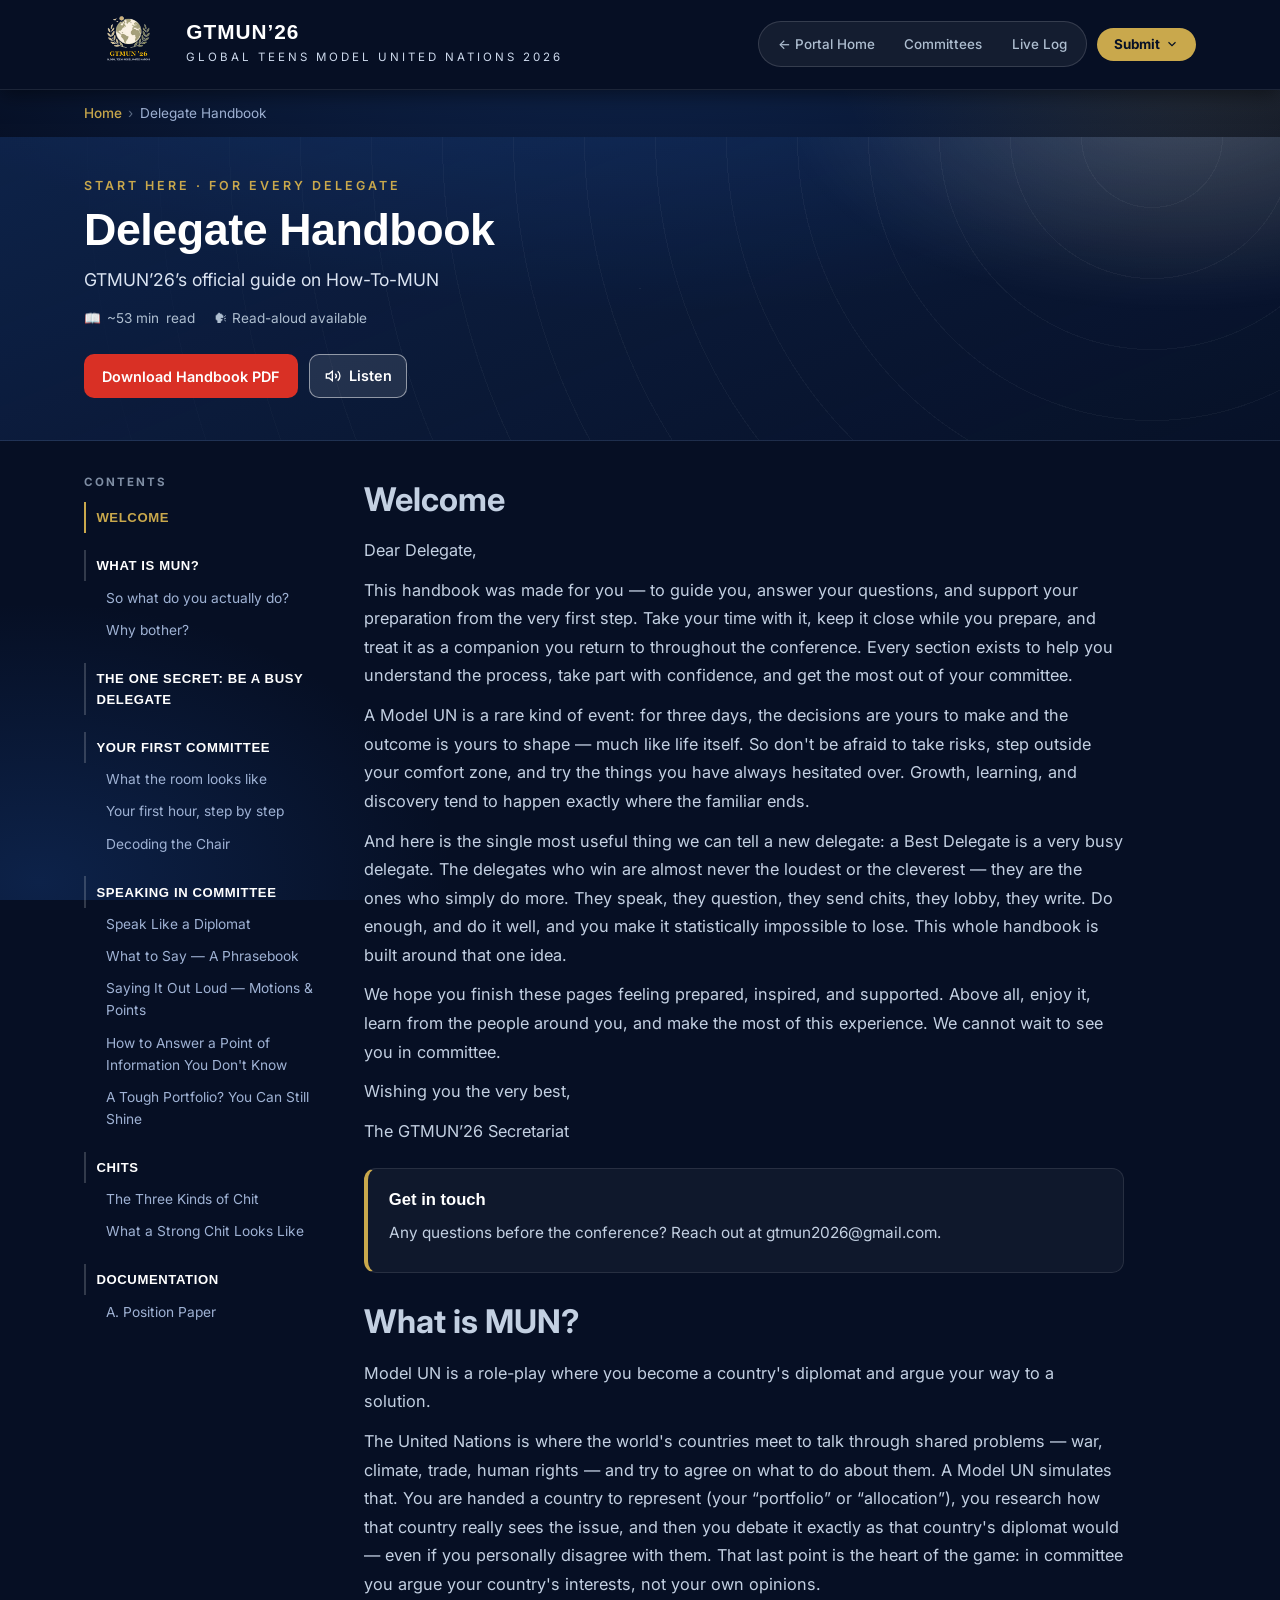
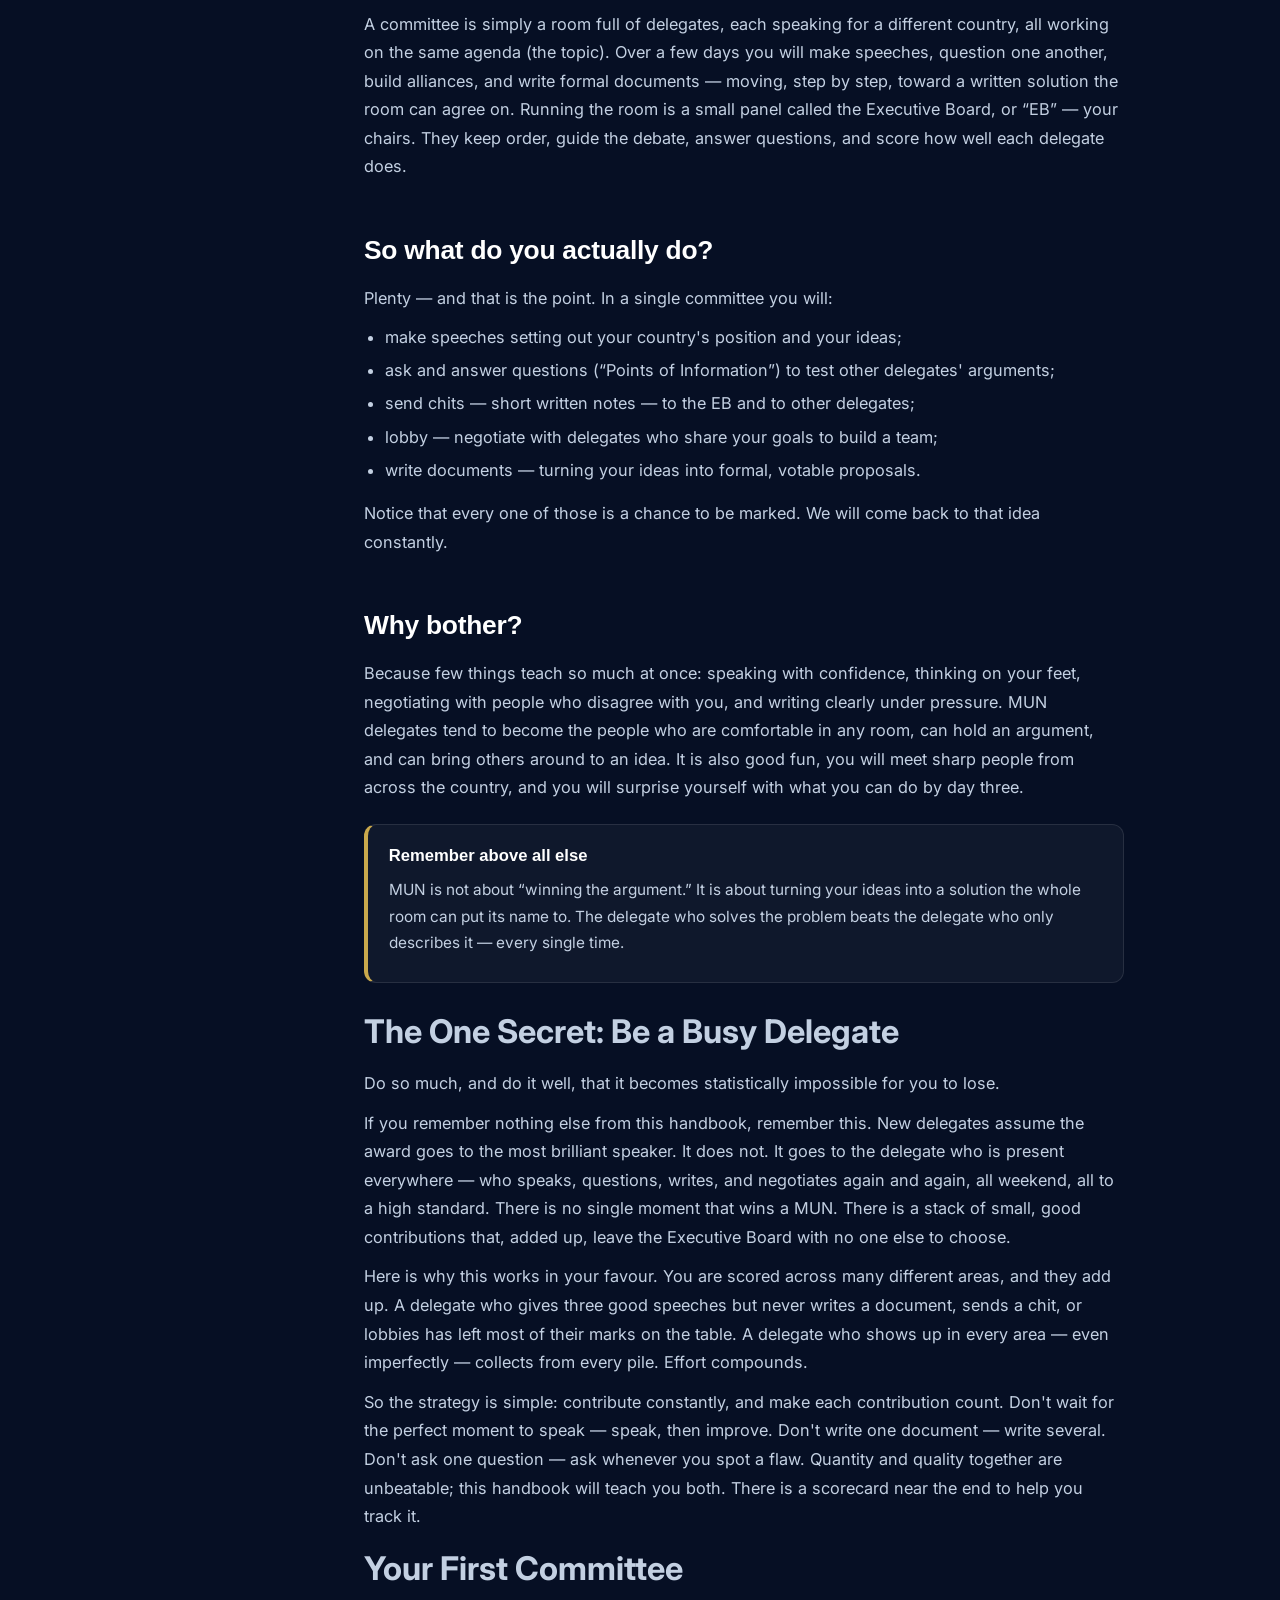
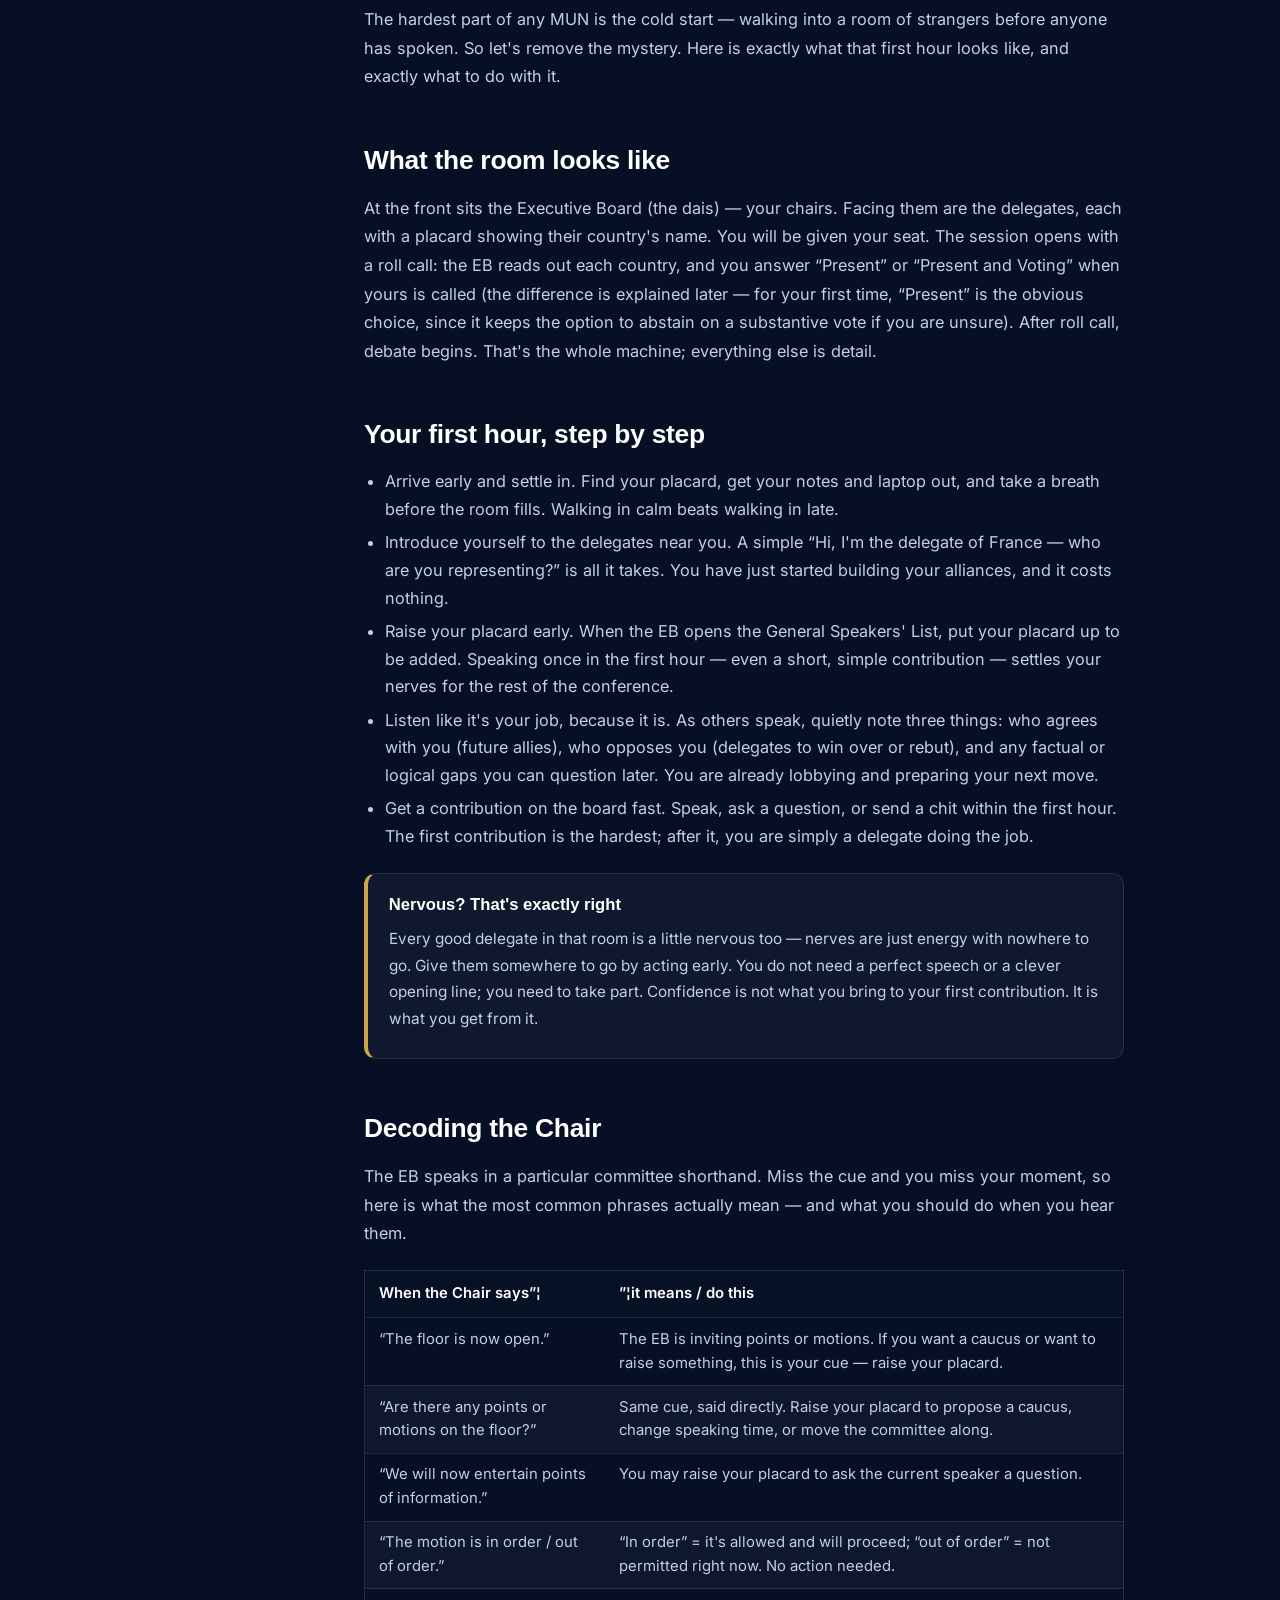
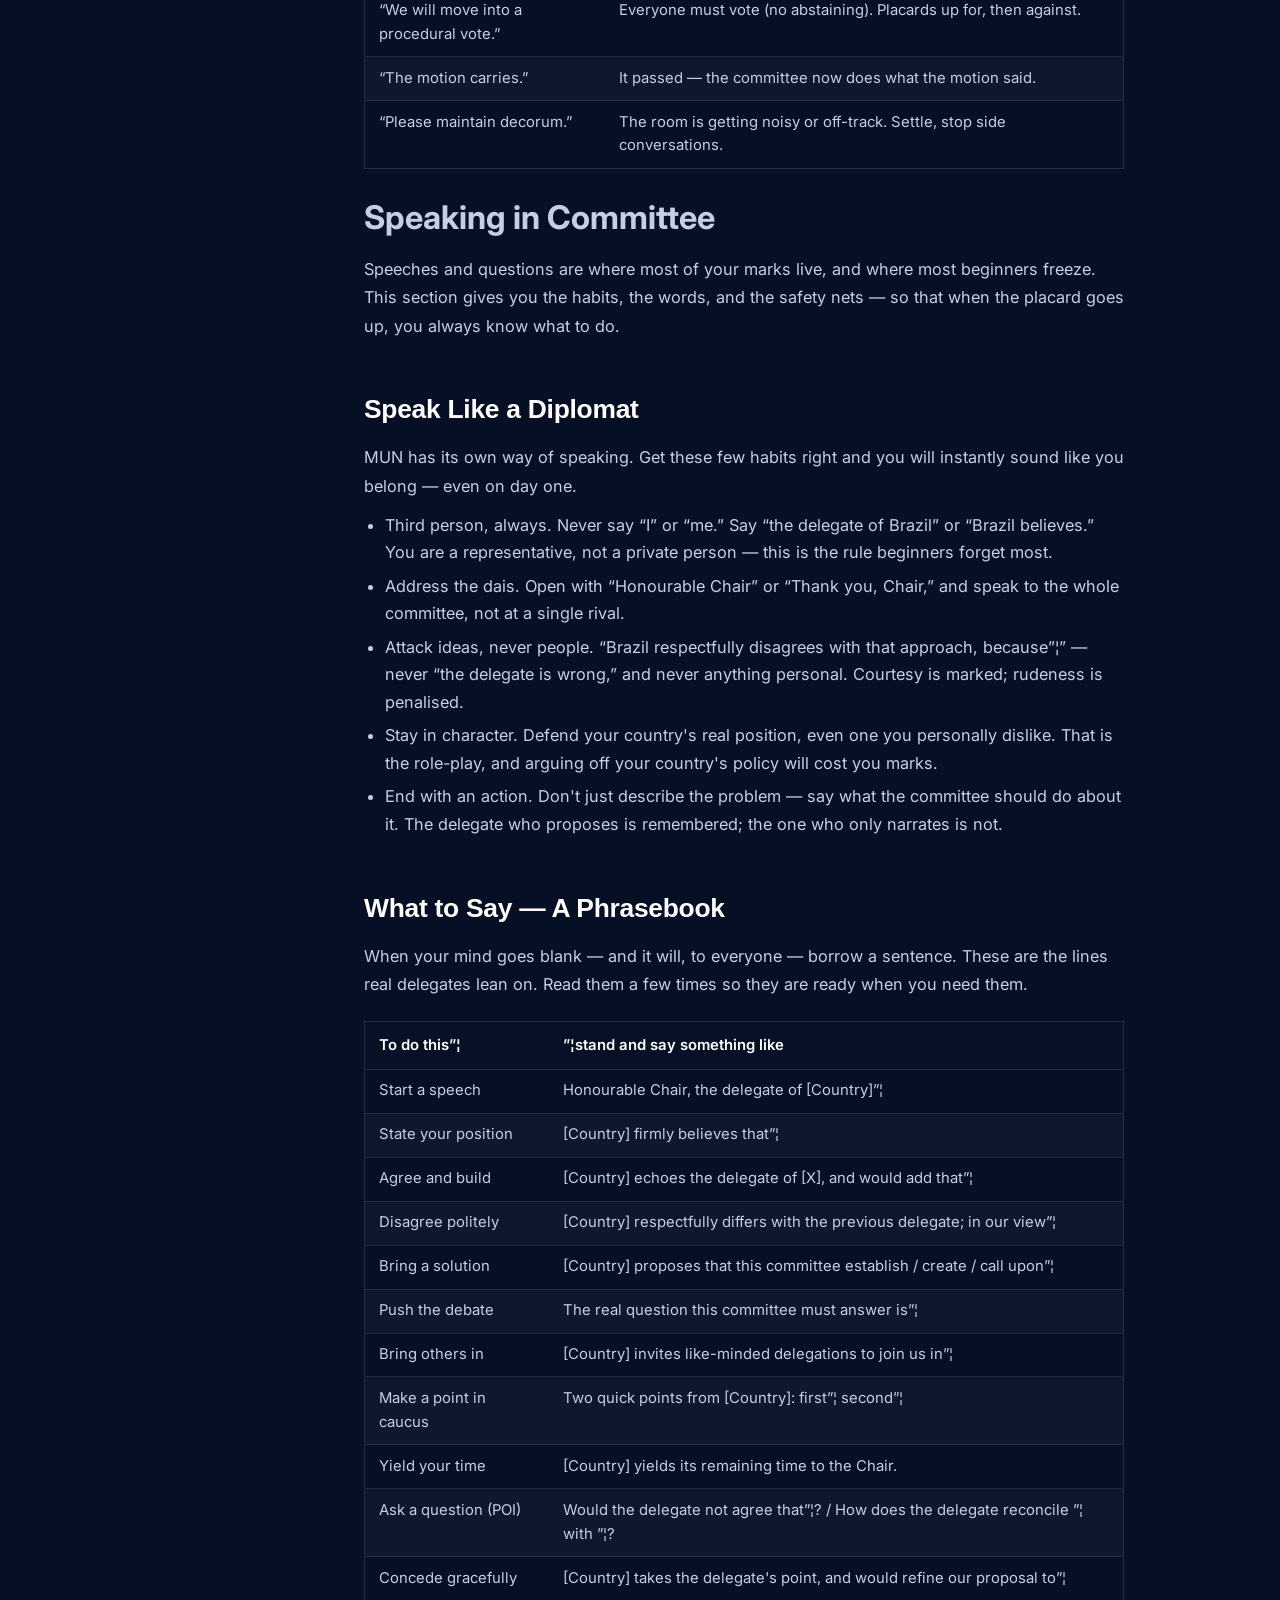
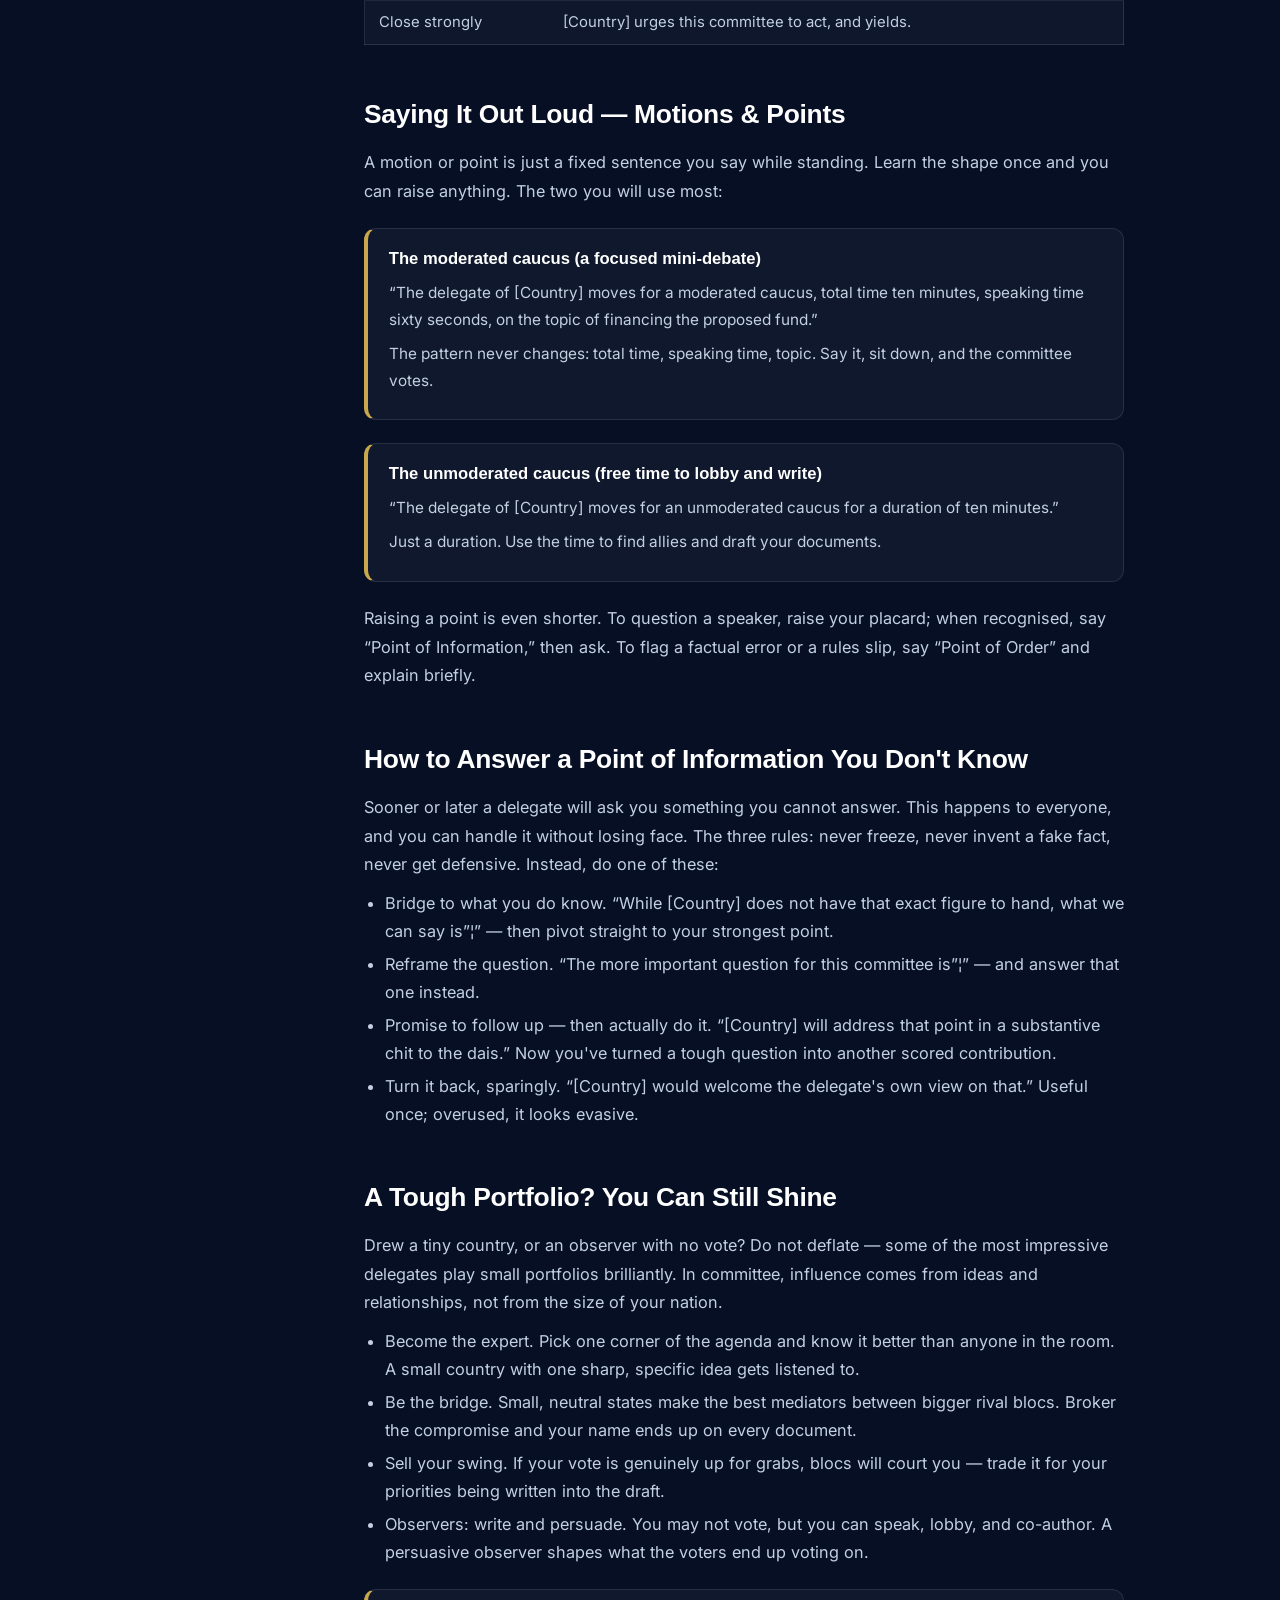
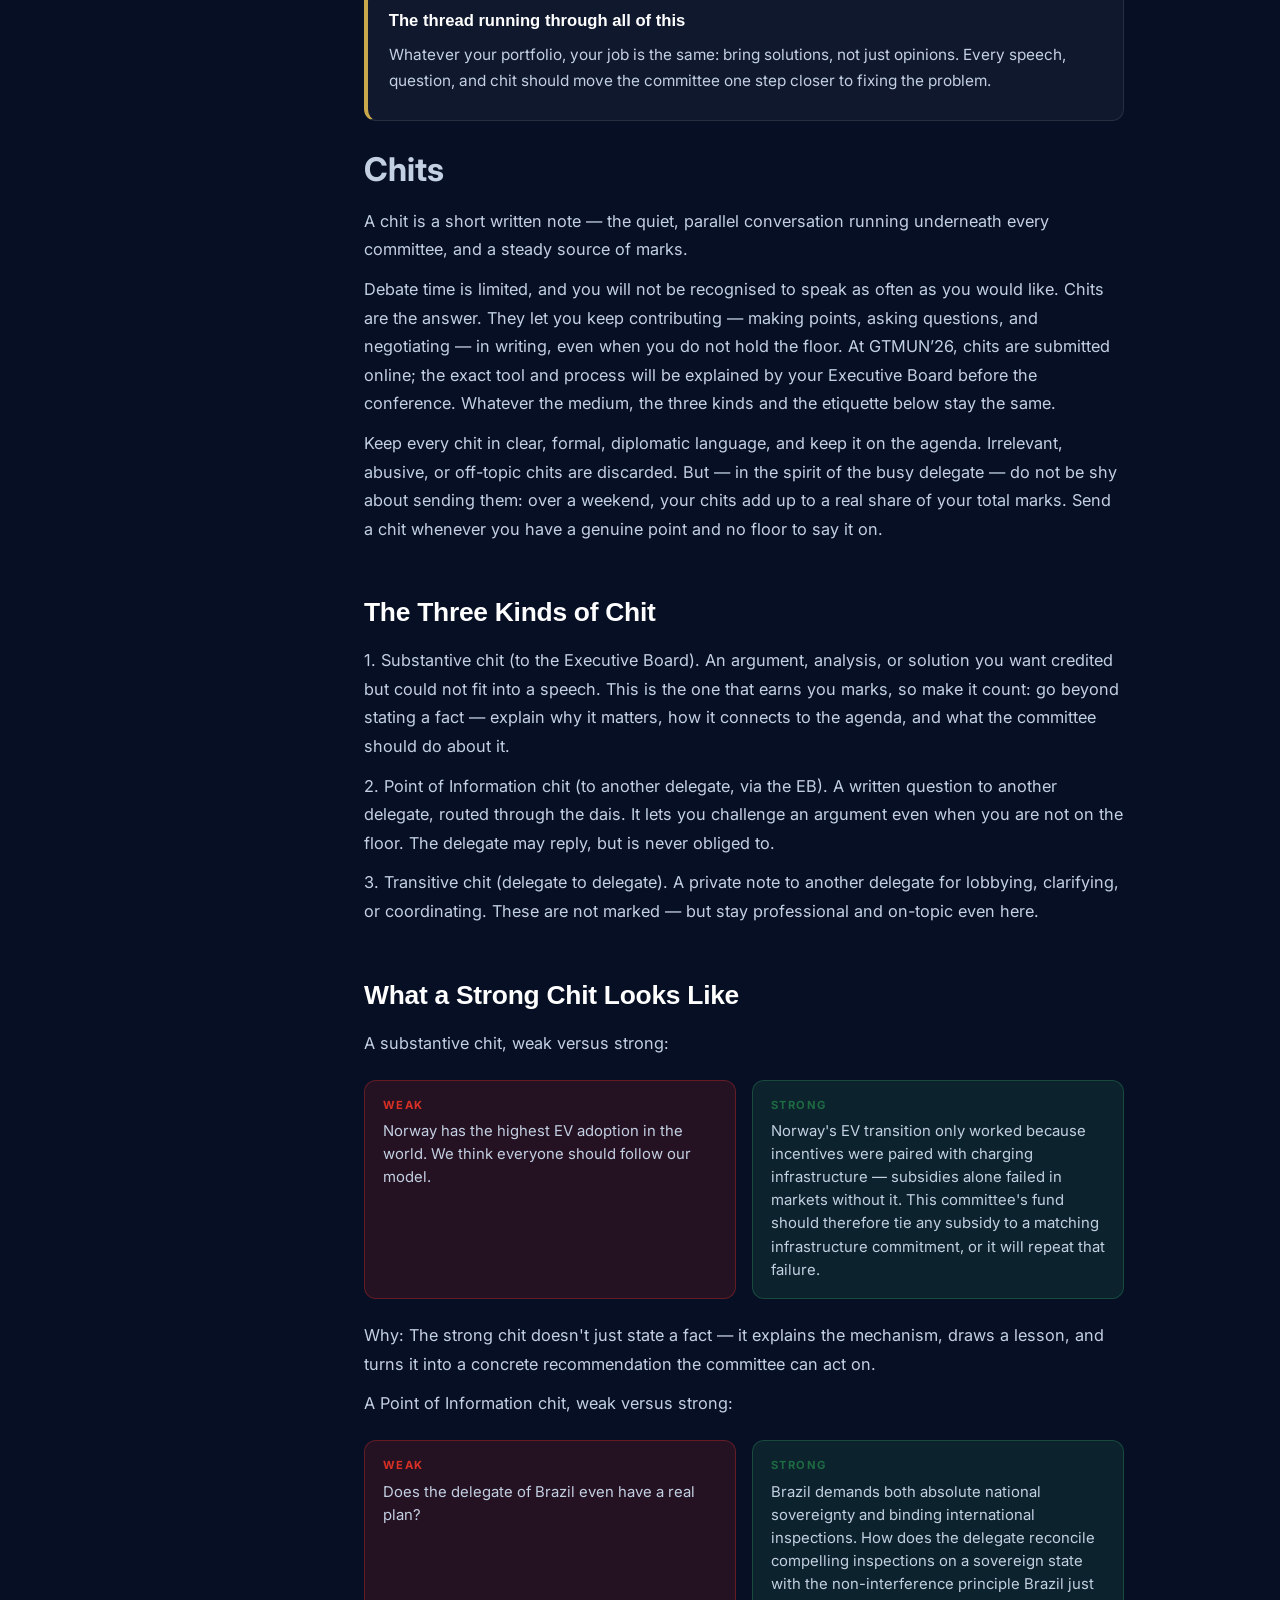
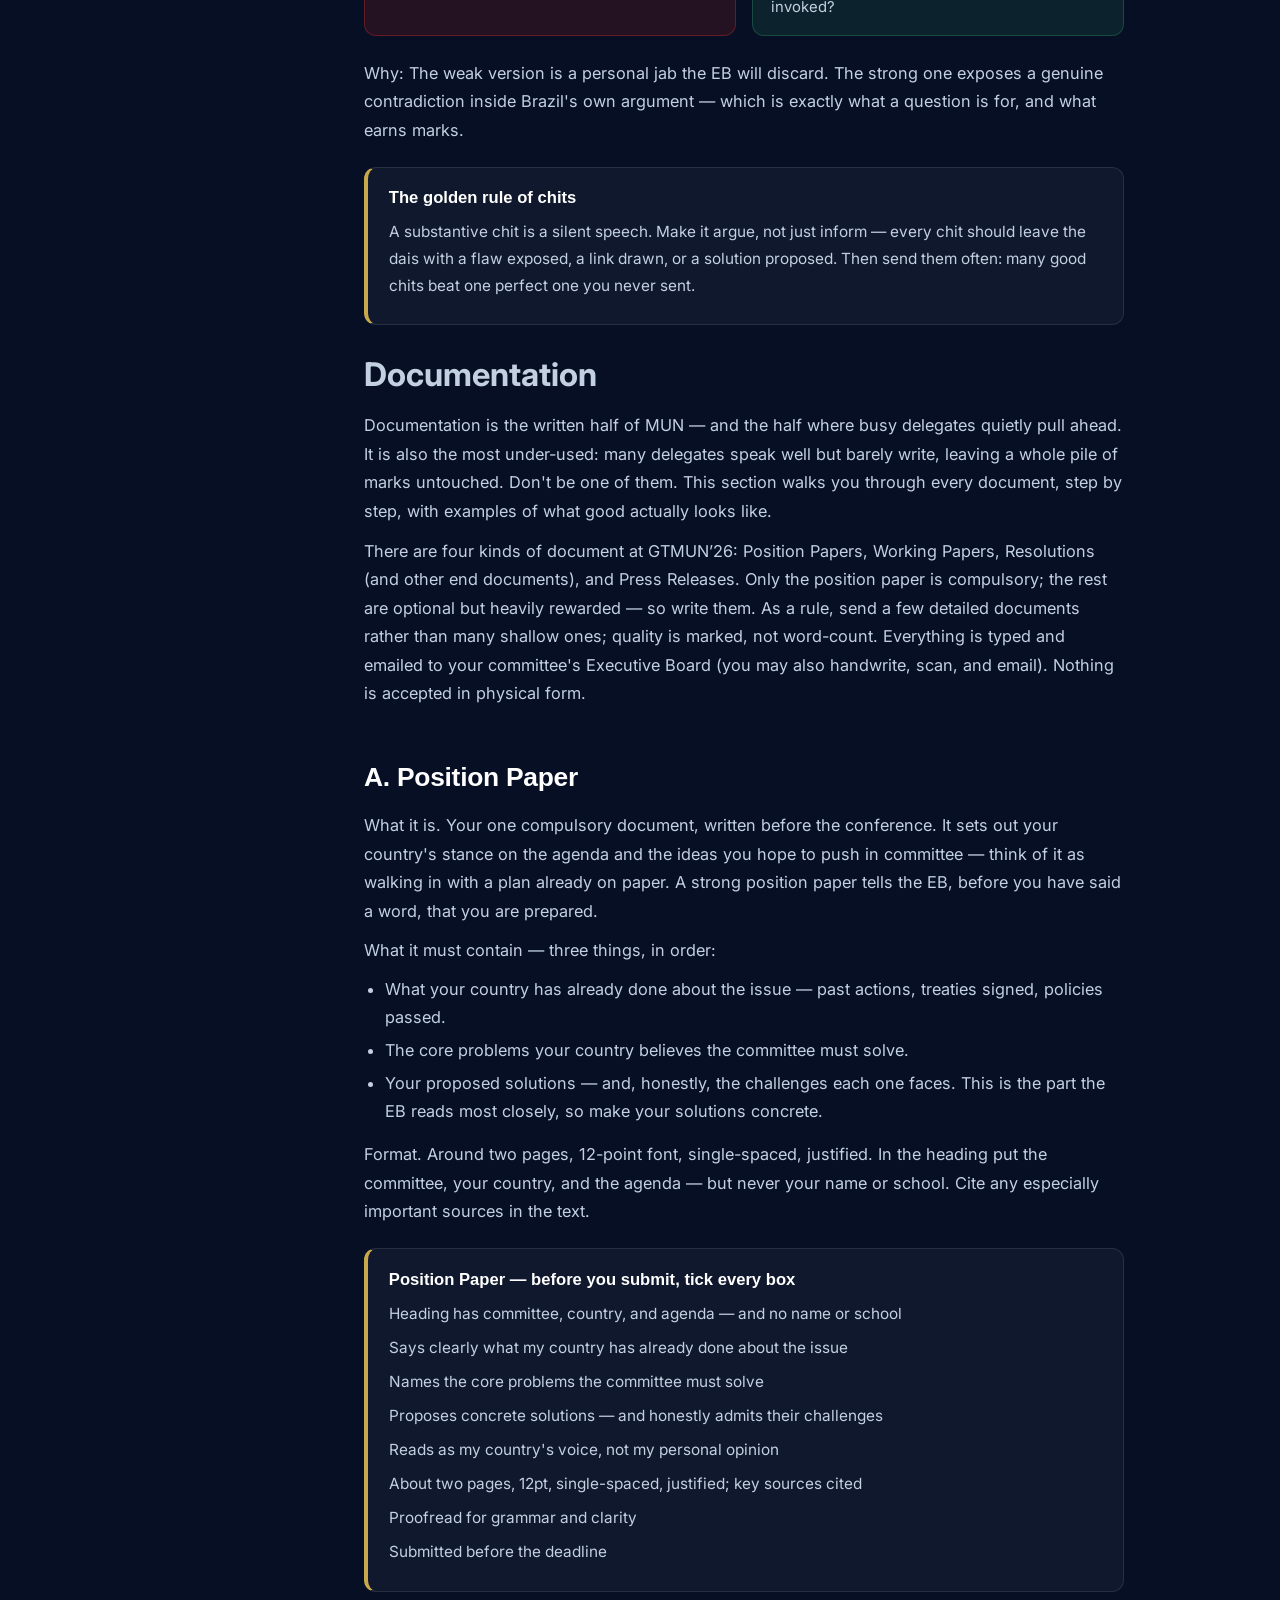
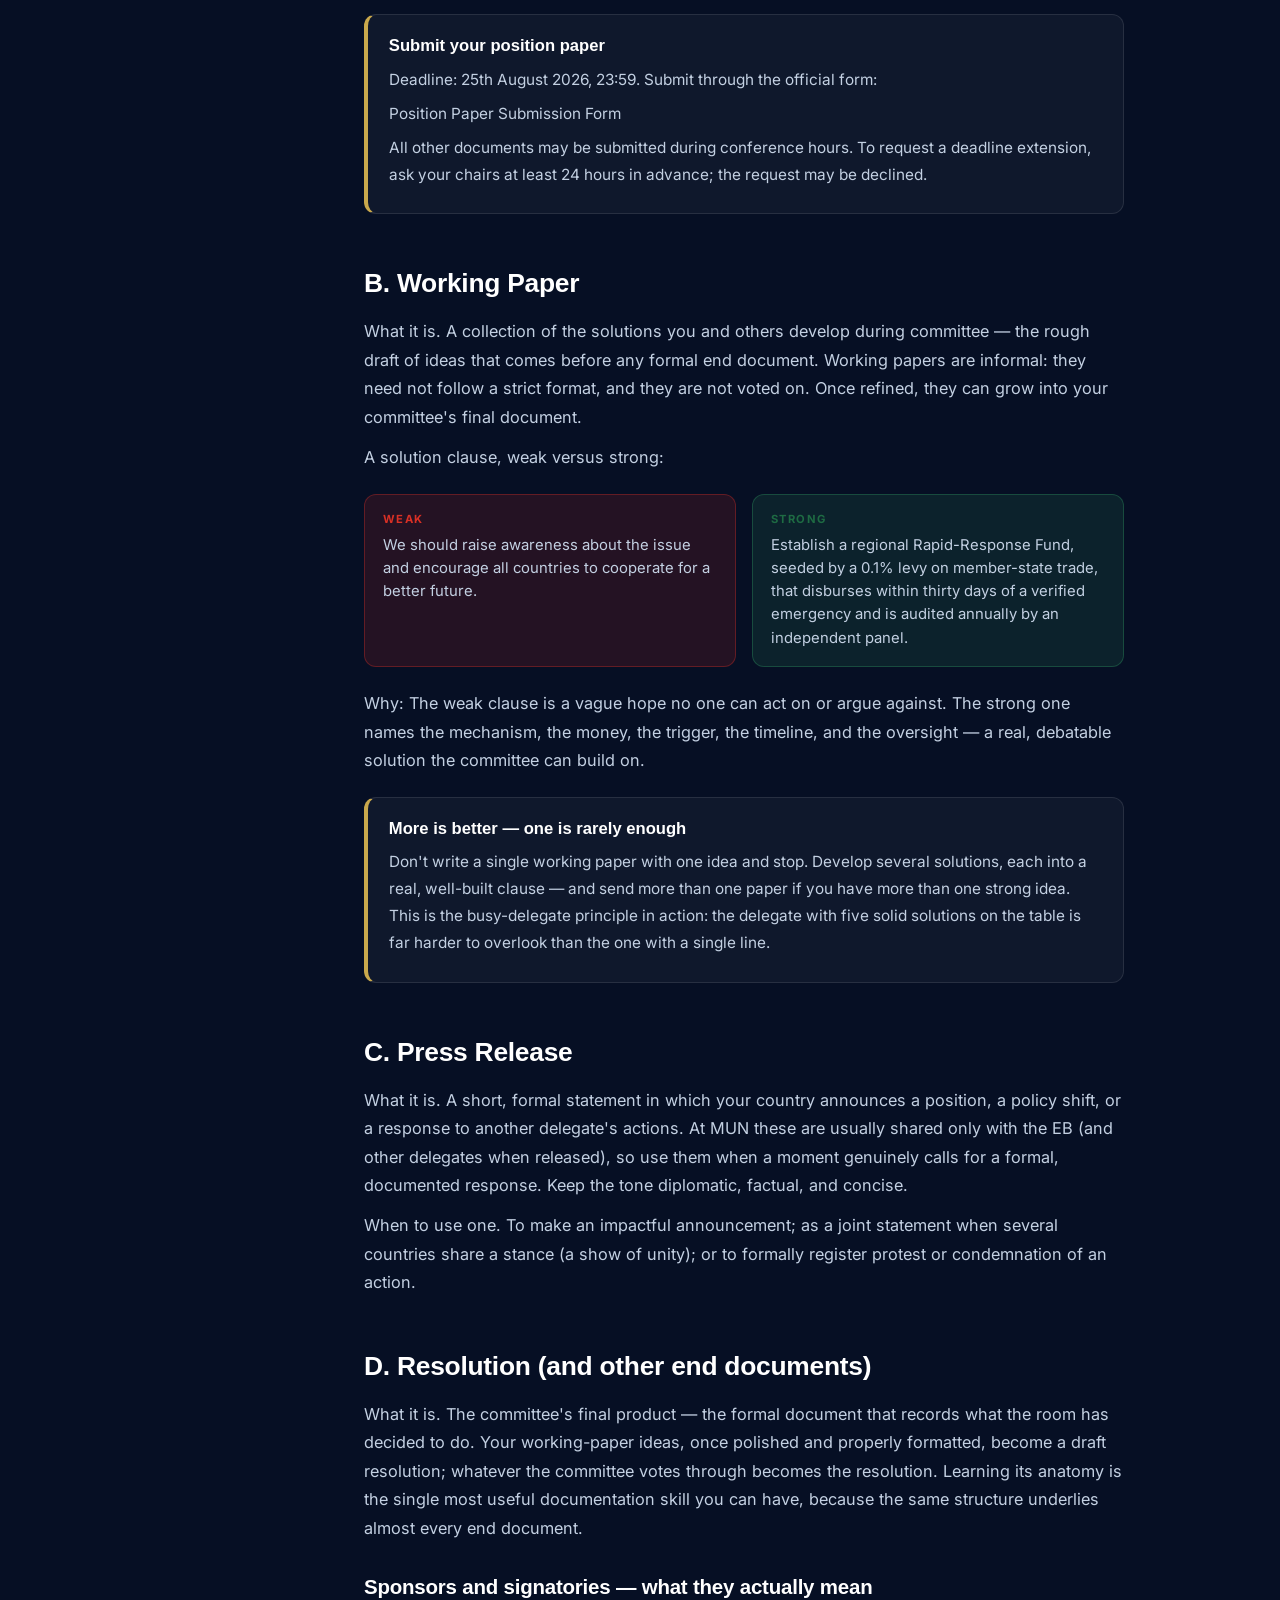
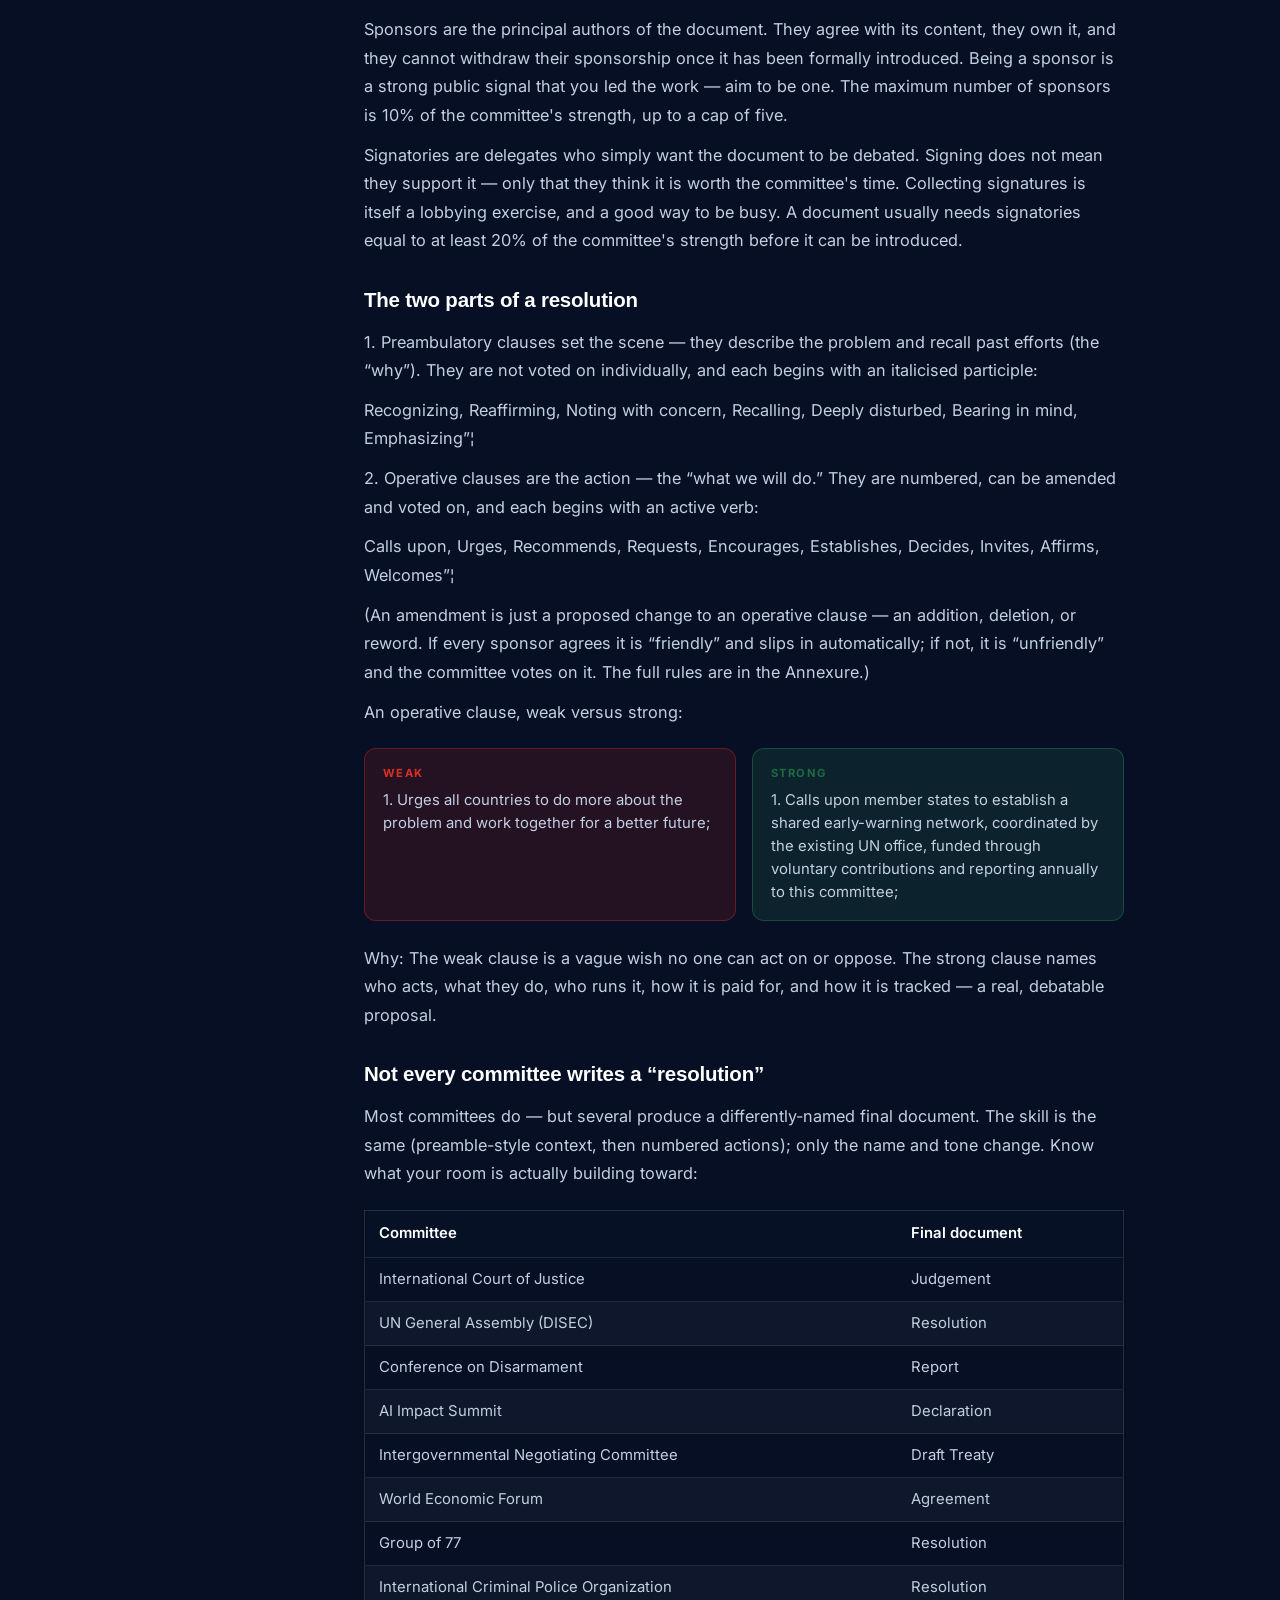
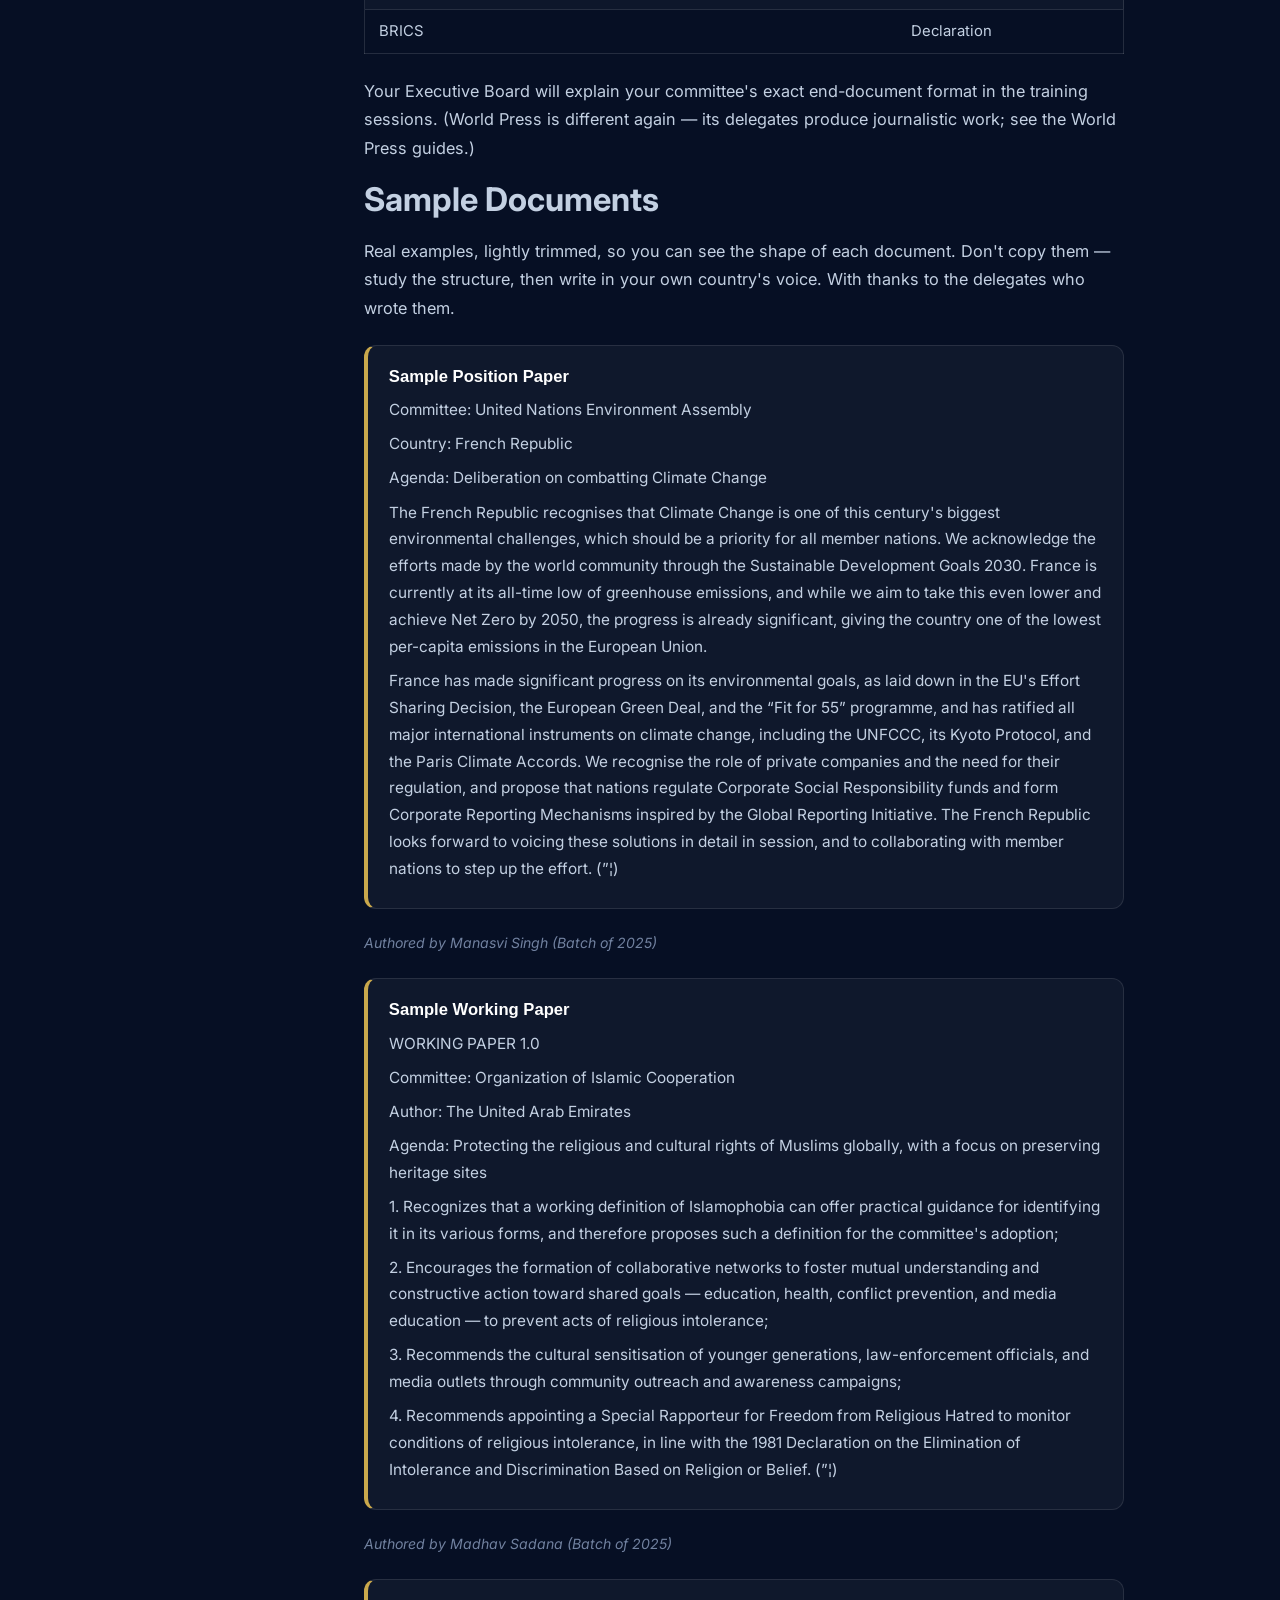
==== commit 05ab2e52: "Enhance GTMUN 2026 Portal: remove live chit tally under recognition sheet, add Join Delegate Committ" ====
--- a/handbook.html
+++ b/handbook.html
@@ -12,7 +12,6 @@
     <div class="submit-menu">
       <a href="javascript:void(0)" onclick="openGoogleForm('substantiveChit')"><svg viewBox="0 0 24 24" fill="none" stroke="currentColor" stroke-width="2"><path d="M21 15a2 2 0 0 1-2 2H7l-4 4V5a2 2 0 0 1 2-2h14a2 2 0 0 1 2 2z"/></svg> Substantive Chit</a>
       <a href="javascript:void(0)" onclick="openGoogleForm('poiChit', 'unga')"><svg viewBox="0 0 24 24" fill="none" stroke="currentColor" stroke-width="2"><path d="M7 16V4m0 0L3 8m4-4l4 4m6 0v12m0 0l4-4m-4 4l-4-4"/></svg> UNGA POI Chit</a>
-      <a href="javascript:void(0)" onclick="openGoogleForm('poiChit', 'uncsw')"><svg viewBox="0 0 24 24" fill="none" stroke="currentColor" stroke-width="2"><path d="M7 16V4m0 0L3 8m4-4l4 4m6 0v12m0 0l4-4m-4 4l-4-4"/></svg> UNCSW POI Chit</a>
       <a href="javascript:void(0)" onclick="openGoogleForm('workingPaper')"><svg viewBox="0 0 24 24" fill="none" stroke="currentColor" stroke-width="2"><path d="M14 2H6a2 2 0 0 0-2 2v16a2 2 0 0 0 2 2h12a2 2 0 0 0 2-2V8z"/><polyline points="14 2 14 8 20 8"/><line x1="16" y1="13" x2="8" y2="13"/><line x1="16" y1="17" x2="8" y2="17"/></svg> Submit Documents</a>
       <a href="https://forms.gle/rKPKg1oxisKdSiSA6" target="_blank" rel="noopener"><svg viewBox="0 0 24 24" fill="none" stroke="currentColor" stroke-width="2"><path d="M12 9v4M12 17h.01"/><path d="M10.29 3.86 1.82 18a2 2 0 0 0 1.71 3h16.94a2 2 0 0 0 1.71-3L13.71 3.86a2 2 0 0 0-3.42 0z"/></svg> Anonymous Complaints</a>
     </div>
